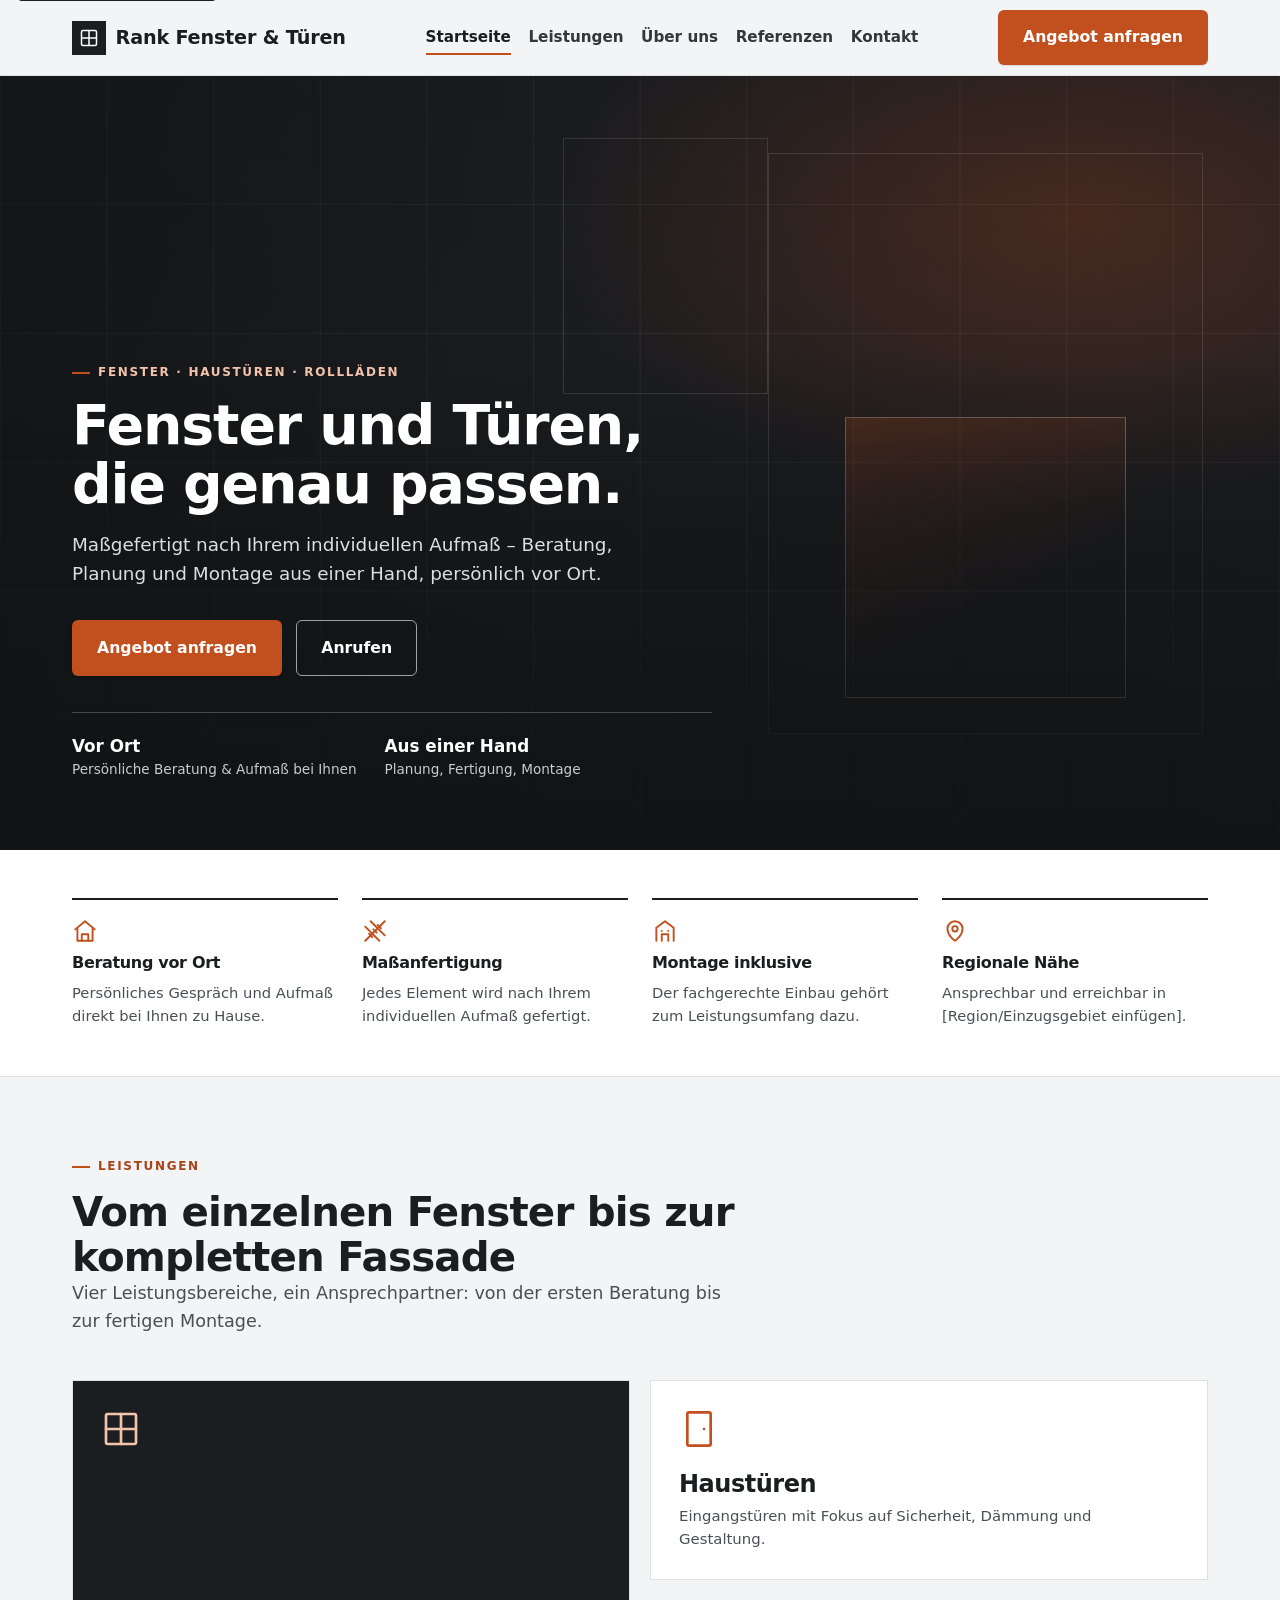
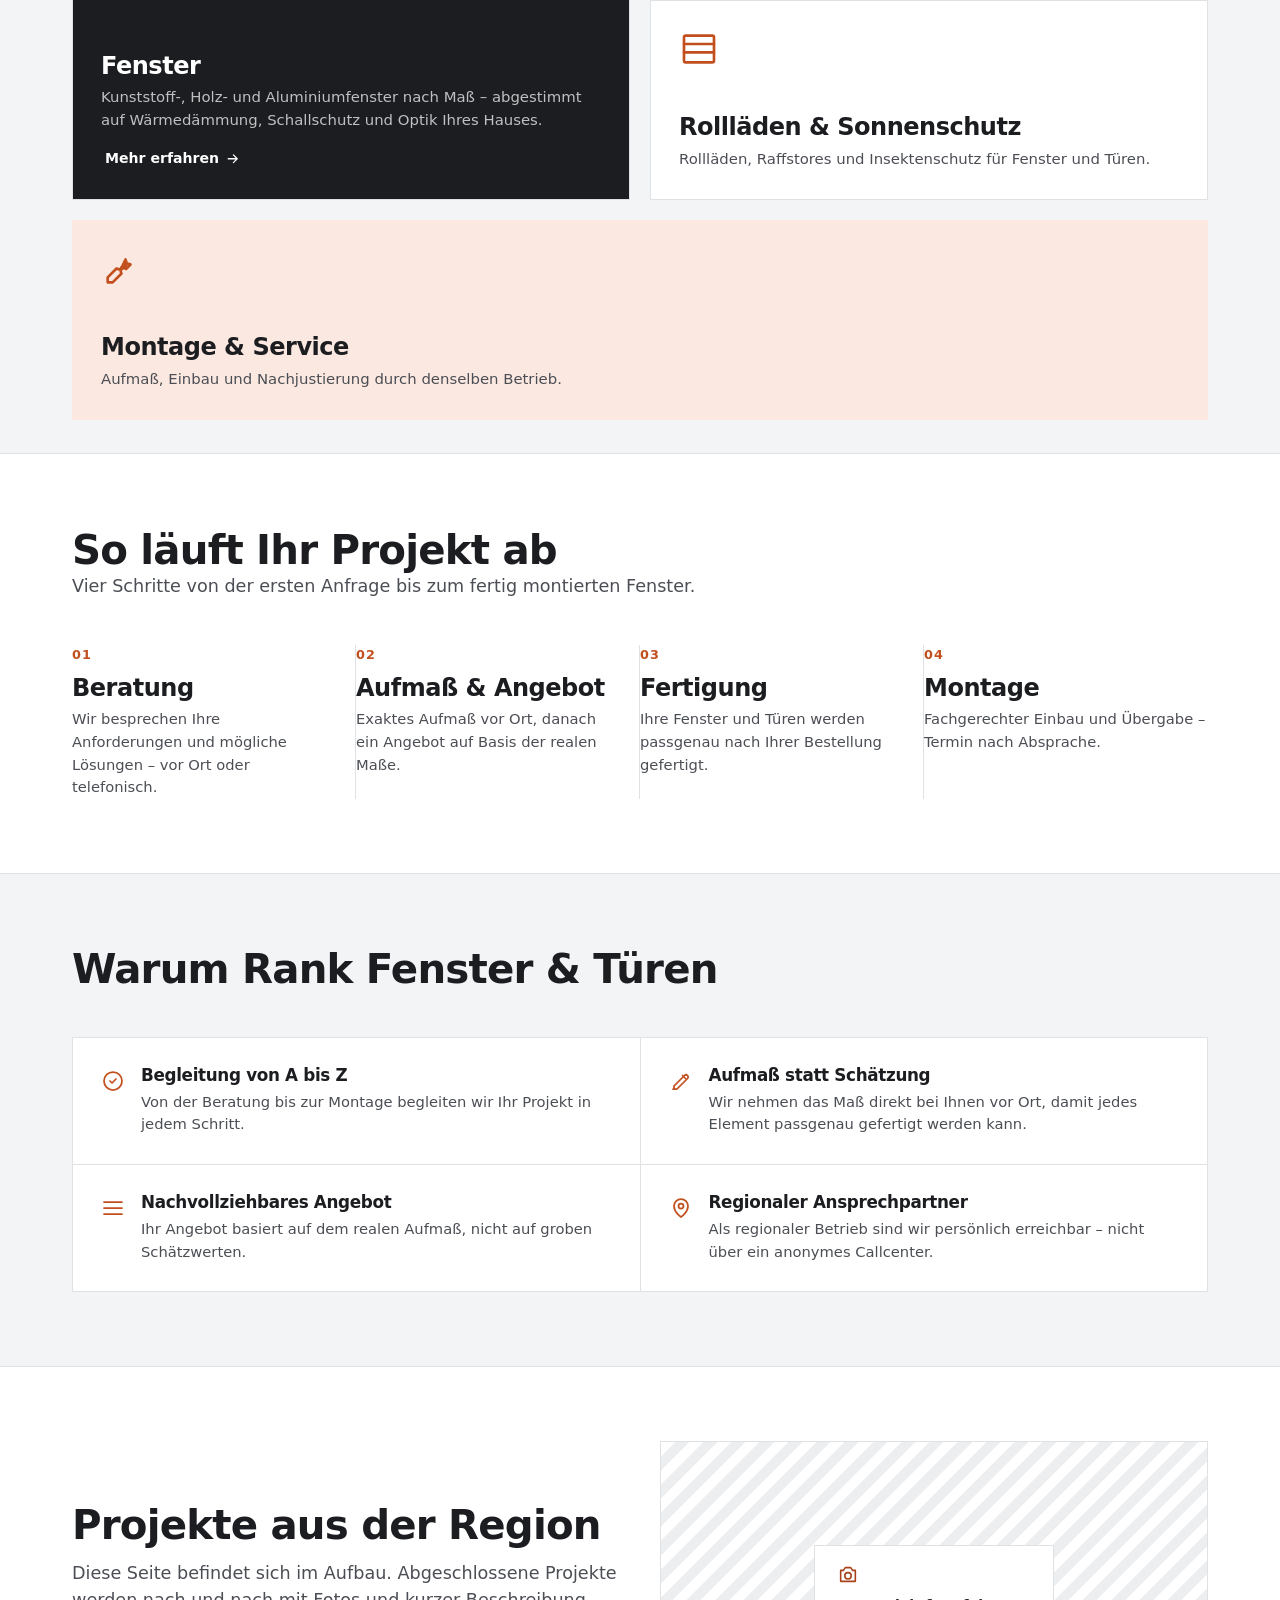
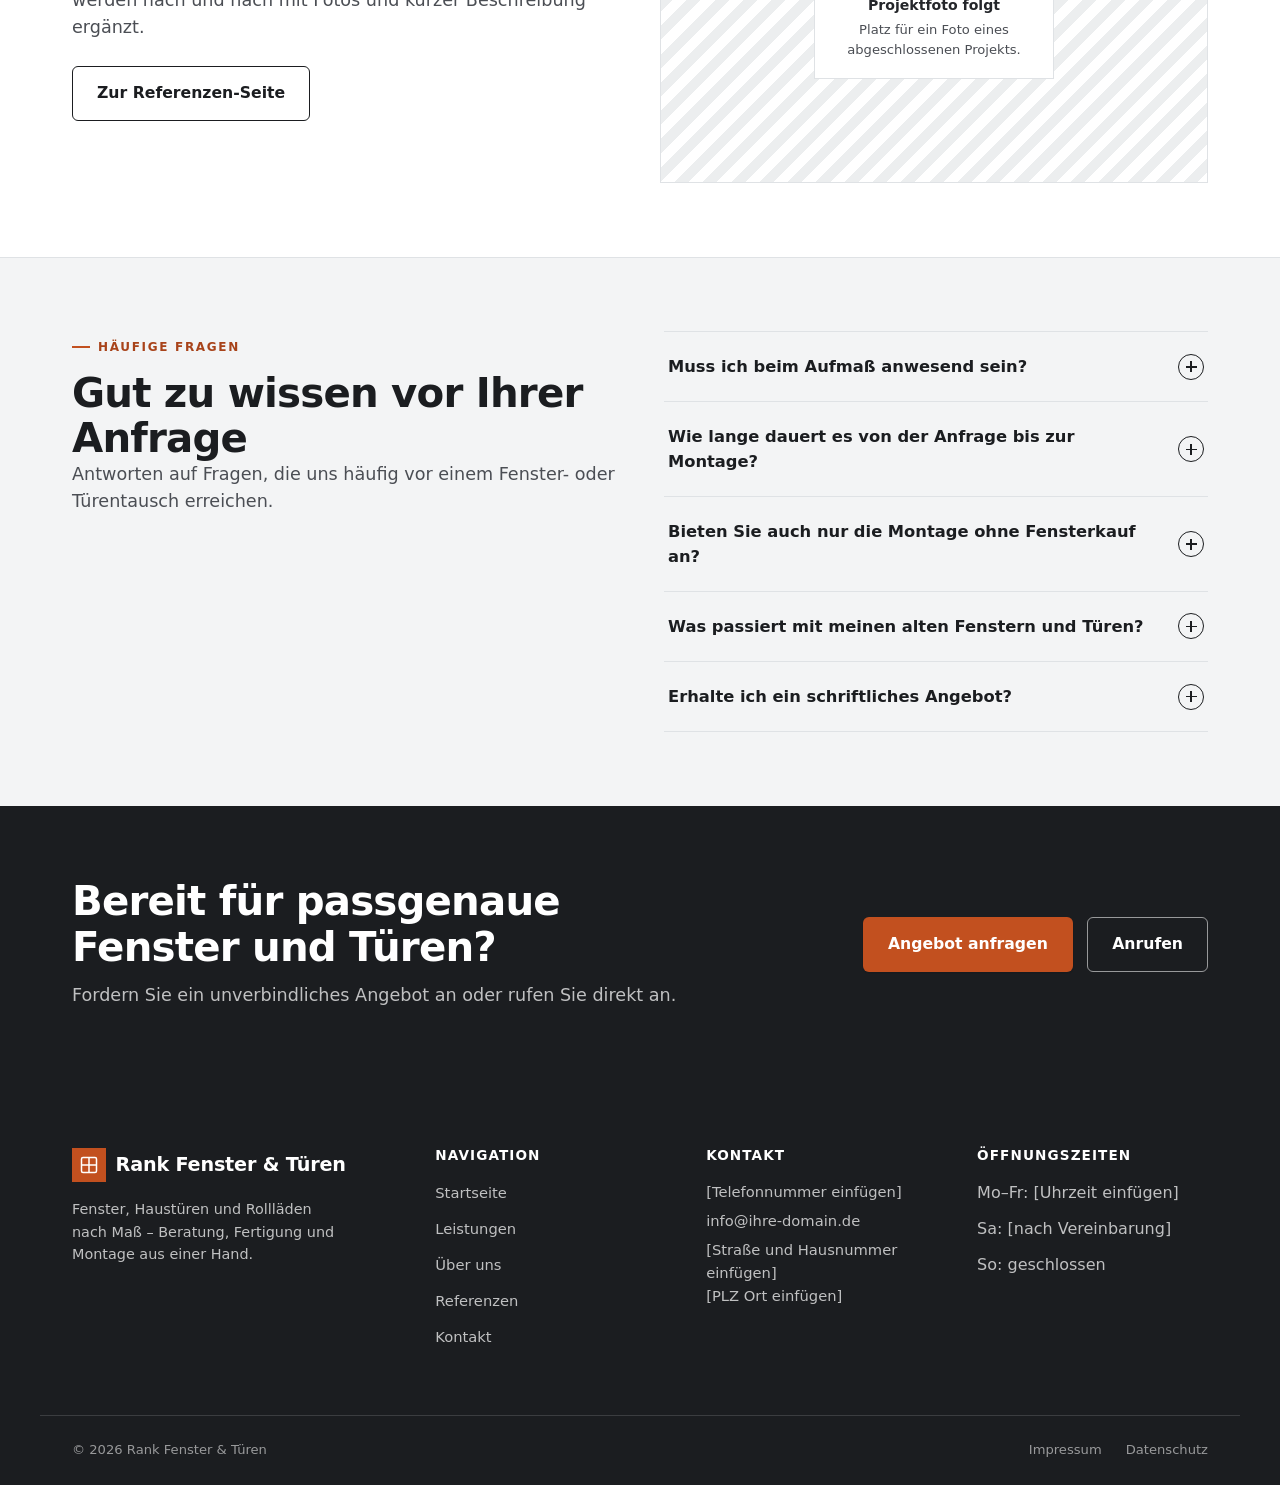
==== index.html @ 1743cc81 "Add complete company website for Rank Fenster & Türen Static HTML/CSS/JS multi-page site (Startseite" ====
<!DOCTYPE html>
<html lang="de">
<head>
<meta charset="UTF-8">
<meta name="viewport" content="width=device-width, initial-scale=1, viewport-fit=cover">
<title>Rank Fenster &amp; Türen – Fenster, Haustüren &amp; Rollläden vom Fachbetrieb</title>
<meta name="description" content="Fenster, Haustüren und Rollläden nach Maß: Beratung, Aufmaß, Fertigung und Montage aus einer Hand. Jetzt unverbindliches Angebot anfragen.">
<link rel="canonical" href="index.html">
<meta name="theme-color" content="#1b1d20">
<meta property="og:type" content="website">
<meta property="og:locale" content="de_DE">
<meta property="og:title" content="Rank Fenster & Türen – Fenster, Haustüren & Rollläden vom Fachbetrieb">
<meta property="og:description" content="Maßgefertigte Fenster, Haustüren und Rollläden – Beratung, Aufmaß, Fertigung und Montage aus einer Hand.">
<meta property="og:image" content="assets/img/og-cover.svg">
<link rel="icon" type="image/svg+xml" href="assets/img/favicon.svg">
<link rel="stylesheet" href="assets/css/style.css">
<script type="application/ld+json">
{
  "@context": "https://schema.org",
  "@type": "HomeAndConstructionBusiness",
  "name": "Rank Fenster und Türen",
  "description": "Fenster, Haustüren und Rollläden nach Maß – Beratung, Aufmaß, Fertigung und Montage.",
  "url": "https://xn--rank-fenster-tren-g3b.de/",
  "telephone": "+49-XXX-XXXXXXX",
  "email": "info@ihre-domain.de",
  "address": {
    "@type": "PostalAddress",
    "streetAddress": "[Straße und Hausnummer einfügen]",
    "postalCode": "[PLZ einfügen]",
    "addressLocality": "[Ort einfügen]",
    "addressCountry": "DE"
  },
  "areaServed": "[Region/Einzugsgebiet einfügen]",
  "priceRange": "Auf Anfrage"
}
</script>
<!-- Hinweis: Die obigen strukturierten Daten enthalten noch Platzhalter und müssen vor dem Livegang mit echten Unternehmensdaten ergänzt werden. -->
</head>
<body>
<a class="skip-link" href="#main">Zum Inhalt springen</a>

<header class="site-header" data-site-header>
  <div class="container">
    <a href="index.html" class="brand">
      <span class="brand-mark" aria-hidden="true">
        <svg viewBox="0 0 24 24" fill="none"><rect x="2" y="2" width="20" height="20" rx="2" stroke="#fff" stroke-width="2"/><path d="M12 2V22M2 12H22" stroke="#fff" stroke-width="2"/></svg>
      </span>
      <span class="brand-name-full">Rank Fenster &amp; Türen</span>
      <span class="brand-name-short">Rank</span>
    </a>
    <nav class="nav-primary" aria-label="Hauptnavigation">
      <a href="index.html" aria-current="page">Startseite</a>
      <a href="leistungen.html">Leistungen</a>
      <a href="ueber-uns.html">Über uns</a>
      <a href="referenzen.html">Referenzen</a>
      <a href="kontakt.html">Kontakt</a>
    </nav>
    <div class="header-actions">
      <a class="btn btn-primary" href="kontakt.html">Angebot anfragen</a>
      <button class="nav-toggle" data-nav-toggle aria-expanded="false" aria-controls="mobile-nav" aria-label="Menü öffnen">
        <svg class="icon-open" viewBox="0 0 24 24" fill="none" stroke="currentColor" stroke-width="1.75" stroke-linecap="round" aria-hidden="true"><path d="M3 6h18M3 12h18M3 18h18"/></svg>
        <svg class="icon-close" viewBox="0 0 24 24" fill="none" stroke="currentColor" stroke-width="1.75" stroke-linecap="round" aria-hidden="true"><path d="M6 6l12 12M18 6L6 18"/></svg>
      </button>
    </div>
  </div>
</header>

<div class="nav-mobile" id="mobile-nav" data-nav-mobile data-open="false">
  <nav aria-label="Mobile Navigation">
    <a href="index.html" aria-current="page">Startseite</a>
    <a href="leistungen.html">Leistungen</a>
    <a href="ueber-uns.html">Über uns</a>
    <a href="referenzen.html">Referenzen</a>
    <a href="kontakt.html">Kontakt</a>
  </nav>
  <a class="btn btn-primary btn-block" href="kontakt.html">Angebot anfragen</a>
  <div class="nav-mobile-contact">
    <a href="tel:+49XXXXXXXXX">
      <svg viewBox="0 0 24 24" fill="none" stroke="currentColor" stroke-width="1.75" stroke-linecap="round" stroke-linejoin="round" aria-hidden="true"><path d="M4 4h4l2 5-2.5 1.5a11 11 0 0 0 5 5L14 13l5 2v4a2 2 0 0 1-2 2A16 16 0 0 1 2 6a2 2 0 0 1 2-2Z"/></svg>
      [Telefonnummer einfügen]
    </a>
    <a href="mailto:info@ihre-domain.de">
      <svg viewBox="0 0 24 24" fill="none" stroke="currentColor" stroke-width="1.75" stroke-linecap="round" stroke-linejoin="round" aria-hidden="true"><path d="M3 5h18v14H3z"/><path d="m3 6 9 7 9-7"/></svg>
      info@ihre-domain.de
    </a>
  </div>
</div>

<main id="main">

  <!-- HERO -->
  <section class="hero">
    <div class="hero-media" aria-hidden="true">
      <div class="mullion-grid"></div>
      <div class="pane" style="width:34%; aspect-ratio:3/4; right:6%; top:10%;"></div>
      <div class="pane pane--glow" style="width:22%; aspect-ratio:1/1; right:12%; top:44%;"></div>
      <div class="pane" style="width:16%; aspect-ratio:4/5; right:40%; top:8%;"></div>
    </div>
    <div class="container">
      <div class="hero-content">
        <p class="eyebrow">Fenster · Haustüren · Rollläden</p>
        <h1>Fenster und Türen, die genau passen.</h1>
        <p class="hero-lead">Maßgefertigt nach Ihrem individuellen Aufmaß – Beratung, Planung und Montage aus einer Hand, persönlich vor Ort.</p>
        <div class="hero-actions">
          <a class="btn btn-primary" href="kontakt.html#formular">Angebot anfragen</a>
          <a class="btn btn-secondary" href="tel:+49XXXXXXXXX">Anrufen</a>
        </div>
        <div class="hero-note">
          <div><strong>Vor Ort</strong>Persönliche Beratung &amp; Aufmaß bei Ihnen</div>
          <div><strong>Aus einer Hand</strong>Planung, Fertigung, Montage</div>
        </div>
      </div>
    </div>
  </section>

  <!-- VERTRAUENSELEMENTE -->
  <section class="section section--tight section--surface" data-reveal>
    <div class="container">
      <h2 class="visually-hidden">Das bieten wir Ihnen</h2>
      <div class="trust-strip">
        <div class="trust-item">
          <svg viewBox="0 0 24 24" fill="none" stroke="currentColor" stroke-width="1.75" stroke-linecap="round" stroke-linejoin="round" aria-hidden="true"><path d="M3 10.5 12 3l9 7.5"/><path d="M5 9.5V21h14V9.5"/><path d="M9 21v-6h6v6"/></svg>
          <h3>Beratung vor Ort</h3>
          <p>Persönliches Gespräch und Aufmaß direkt bei Ihnen zu Hause.</p>
        </div>
        <div class="trust-item">
          <svg viewBox="0 0 24 24" fill="none" stroke="currentColor" stroke-width="1.75" stroke-linecap="round" stroke-linejoin="round" aria-hidden="true"><path d="M21 3 3 21M8 3l13 13M3 8l13 13"/><path d="M14.5 6.5l3 3M10.5 10.5l3 3M6.5 14.5l3 3"/></svg>
          <h3>Maßanfertigung</h3>
          <p>Jedes Element wird nach Ihrem individuellen Aufmaß gefertigt.</p>
        </div>
        <div class="trust-item">
          <svg viewBox="0 0 24 24" fill="none" stroke="currentColor" stroke-width="1.75" stroke-linecap="round" stroke-linejoin="round" aria-hidden="true"><path d="M4 21V9l8-6 8 6v12"/><path d="M9 21v-6h6v6"/><path d="M9 12h.01M15 12h.01"/></svg>
          <h3>Montage inklusive</h3>
          <p>Der fachgerechte Einbau gehört zum Leistungsumfang dazu.</p>
        </div>
        <div class="trust-item">
          <svg viewBox="0 0 24 24" fill="none" stroke="currentColor" stroke-width="1.75" stroke-linecap="round" stroke-linejoin="round" aria-hidden="true"><path d="M12 21s-7-4.5-7-11a7 7 0 0 1 14 0c0 6.5-7 11-7 11Z"/><circle cx="12" cy="10" r="2.5"/></svg>
          <h3>Regionale Nähe</h3>
          <p>Ansprechbar und erreichbar in [Region/Einzugsgebiet einfügen].</p>
        </div>
      </div>
    </div>
  </section>

  <!-- LEISTUNGEN -->
  <section class="section section--border-t" id="leistungen">
    <div class="container">
      <div class="section-head" data-reveal>
        <p class="eyebrow">Leistungen</p>
        <h2>Vom einzelnen Fenster bis zur kompletten Fassade</h2>
        <p class="lead">Vier Leistungsbereiche, ein Ansprechpartner: von der ersten Beratung bis zur fertigen Montage.</p>
      </div>
      <div class="services-bento">
        <article class="service-card service-card--lead" data-reveal>
          <svg class="service-icon" viewBox="0 0 24 24" fill="none" stroke="currentColor" stroke-width="1.6" stroke-linecap="round" stroke-linejoin="round" aria-hidden="true"><rect x="3" y="3" width="18" height="18" rx="1"/><path d="M12 3v18M3 12h18"/></svg>
          <div>
            <h3>Fenster</h3>
            <p>Kunststoff-, Holz- und Aluminiumfenster nach Maß – abgestimmt auf Wärmedämmung, Schallschutz und Optik Ihres Hauses.</p>
            <a class="btn-ghost" href="leistungen.html#fenster">Mehr erfahren
              <svg viewBox="0 0 24 24" fill="none" stroke="currentColor" stroke-width="2" stroke-linecap="round" stroke-linejoin="round" aria-hidden="true"><path d="M5 12h14M13 6l6 6-6 6"/></svg>
            </a>
          </div>
        </article>
        <article class="service-card service-card--a" data-reveal>
          <svg class="service-icon" viewBox="0 0 24 24" fill="none" stroke="currentColor" stroke-width="1.6" stroke-linecap="round" stroke-linejoin="round" aria-hidden="true"><rect x="5" y="2" width="14" height="20" rx="1"/><path d="M15 12h.01"/></svg>
          <h3>Haustüren</h3>
          <p>Eingangstüren mit Fokus auf Sicherheit, Dämmung und Gestaltung.</p>
        </article>
        <article class="service-card service-card--b" data-reveal>
          <svg class="service-icon" viewBox="0 0 24 24" fill="none" stroke="currentColor" stroke-width="1.6" stroke-linecap="round" stroke-linejoin="round" aria-hidden="true"><rect x="3" y="4" width="18" height="16" rx="1"/><path d="M3 9h18M3 14h18"/></svg>
          <h3>Rollläden &amp; Sonnenschutz</h3>
          <p>Rollläden, Raffstores und Insektenschutz für Fenster und Türen.</p>
        </article>
        <article class="service-card service-card--c" data-reveal>
          <svg class="service-icon" viewBox="0 0 24 24" fill="none" stroke="currentColor" stroke-width="1.6" stroke-linecap="round" stroke-linejoin="round" aria-hidden="true"><path d="M14.7 6.3a4 4 0 0 1-5.4 5.4L4 17v3h3l5.3-5.3a4 4 0 0 1 5.4-5.4l-2.7 2.7-2-2Z"/></svg>
          <h3>Montage &amp; Service</h3>
          <p>Aufmaß, Einbau und Nachjustierung durch denselben Betrieb.</p>
        </article>
      </div>
    </div>
  </section>

  <!-- ABLAUF -->
  <section class="section section--surface section--border-t" data-reveal>
    <div class="container">
      <div class="section-head">
        <h2>So läuft Ihr Projekt ab</h2>
        <p class="lead">Vier Schritte von der ersten Anfrage bis zum fertig montierten Fenster.</p>
      </div>
      <div class="process-list">
        <div class="process-step">
          <span class="num">01</span>
          <h3>Beratung</h3>
          <p>Wir besprechen Ihre Anforderungen und mögliche Lösungen – vor Ort oder telefonisch.</p>
        </div>
        <div class="process-step">
          <span class="num">02</span>
          <h3>Aufmaß &amp; Angebot</h3>
          <p>Exaktes Aufmaß vor Ort, danach ein Angebot auf Basis der realen Maße.</p>
        </div>
        <div class="process-step">
          <span class="num">03</span>
          <h3>Fertigung</h3>
          <p>Ihre Fenster und Türen werden passgenau nach Ihrer Bestellung gefertigt.</p>
        </div>
        <div class="process-step">
          <span class="num">04</span>
          <h3>Montage</h3>
          <p>Fachgerechter Einbau und Übergabe – Termin nach Absprache.</p>
        </div>
      </div>
    </div>
  </section>

  <!-- VORTEILE -->
  <section class="section section--border-t" data-reveal>
    <div class="container">
      <div class="section-head">
        <h2>Warum Rank Fenster &amp; Türen</h2>
      </div>
      <div class="advantages">
        <div class="advantage">
          <svg viewBox="0 0 24 24" fill="none" stroke="currentColor" stroke-width="1.75" stroke-linecap="round" stroke-linejoin="round" aria-hidden="true"><path d="M9 12l2 2 4-4"/><circle cx="12" cy="12" r="9"/></svg>
          <div>
            <h3>Begleitung von A bis Z</h3>
            <p>Von der Beratung bis zur Montage begleiten wir Ihr Projekt in jedem Schritt.</p>
          </div>
        </div>
        <div class="advantage">
          <svg viewBox="0 0 24 24" fill="none" stroke="currentColor" stroke-width="1.75" stroke-linecap="round" stroke-linejoin="round" aria-hidden="true"><path d="M4 20h4l10.5-10.5a2.1 2.1 0 0 0-3-3L5 17v3Z"/><path d="M13.5 6.5l3 3"/></svg>
          <div>
            <h3>Aufmaß statt Schätzung</h3>
            <p>Wir nehmen das Maß direkt bei Ihnen vor Ort, damit jedes Element passgenau gefertigt werden kann.</p>
          </div>
        </div>
        <div class="advantage">
          <svg viewBox="0 0 24 24" fill="none" stroke="currentColor" stroke-width="1.75" stroke-linecap="round" stroke-linejoin="round" aria-hidden="true"><path d="M3 12h18M3 6h18M3 18h18"/></svg>
          <div>
            <h3>Nachvollziehbares Angebot</h3>
            <p>Ihr Angebot basiert auf dem realen Aufmaß, nicht auf groben Schätzwerten.</p>
          </div>
        </div>
        <div class="advantage">
          <svg viewBox="0 0 24 24" fill="none" stroke="currentColor" stroke-width="1.75" stroke-linecap="round" stroke-linejoin="round" aria-hidden="true"><path d="M12 21s-7-4.5-7-11a7 7 0 0 1 14 0c0 6.5-7 11-7 11Z"/><circle cx="12" cy="10" r="2.5"/></svg>
          <div>
            <h3>Regionaler Ansprechpartner</h3>
            <p>Als regionaler Betrieb sind wir persönlich erreichbar – nicht über ein anonymes Callcenter.</p>
          </div>
        </div>
      </div>
    </div>
  </section>

  <!-- REFERENZEN TEASER -->
  <section class="section section--surface section--border-t" data-reveal>
    <div class="container">
      <div class="grid grid-2" style="align-items:center; gap:2.5rem;">
        <div>
          <h2>Projekte aus der Region</h2>
          <p class="lead" style="margin-top:0.75rem;">Diese Seite befindet sich im Aufbau. Abgeschlossene Projekte werden nach und nach mit Fotos und kurzer Beschreibung ergänzt.</p>
          <a class="btn btn-secondary" style="margin-top:1.5rem;" href="referenzen.html">Zur Referenzen-Seite</a>
        </div>
        <div class="photo-placeholder photo-placeholder--wide">
          <div class="photo-placeholder-card">
            <svg viewBox="0 0 24 24" fill="none" stroke="currentColor" stroke-width="1.75" stroke-linecap="round" stroke-linejoin="round" aria-hidden="true"><path d="M4 8h3l2-3h6l2 3h3v12H4Z"/><circle cx="12" cy="14" r="3.5"/></svg>
            <p><strong>Projektfoto folgt</strong>Platz für ein Foto eines abgeschlossenen Projekts.</p>
          </div>
        </div>
      </div>
    </div>
  </section>

  <!-- FAQ -->
  <section class="section section--border-t" data-reveal>
    <div class="container">
      <div class="grid grid-2" style="gap:3rem;">
        <div class="section-head mt-0">
          <p class="eyebrow">Häufige Fragen</p>
          <h2>Gut zu wissen vor Ihrer Anfrage</h2>
          <p class="lead">Antworten auf Fragen, die uns häufig vor einem Fenster- oder Türentausch erreichen.</p>
        </div>
        <div class="faq-list">
          <details class="faq-item">
            <summary>Muss ich beim Aufmaß anwesend sein?<span class="faq-plus" aria-hidden="true"></span></summary>
            <div class="faq-answer">Es ist sinnvoll, wenn Sie oder eine bevollmächtigte Person beim Aufmaß vor Ort sind, damit offene Fragen direkt geklärt werden können.</div>
          </details>
          <details class="faq-item">
            <summary>Wie lange dauert es von der Anfrage bis zur Montage?<span class="faq-plus" aria-hidden="true"></span></summary>
            <div class="faq-answer">Das hängt vom Umfang des Projekts und der Fertigungszeit der Elemente ab. Einen konkreten Zeitrahmen nennen wir Ihnen nach dem Aufmaß.</div>
          </details>
          <details class="faq-item">
            <summary>Bieten Sie auch nur die Montage ohne Fensterkauf an?<span class="faq-plus" aria-hidden="true"></span></summary>
            <div class="faq-answer">Sprechen Sie uns gerne auf Ihr konkretes Anliegen an – wir sagen Ihnen ehrlich, ob und wie wir helfen können.</div>
          </details>
          <details class="faq-item">
            <summary>Was passiert mit meinen alten Fenstern und Türen?<span class="faq-plus" aria-hidden="true"></span></summary>
            <div class="faq-answer">Die fachgerechte Entsorgung des Altmaterials besprechen wir im Rahmen des Angebots mit Ihnen.</div>
          </details>
          <details class="faq-item">
            <summary>Erhalte ich ein schriftliches Angebot?<span class="faq-plus" aria-hidden="true"></span></summary>
            <div class="faq-answer">Ja. Nach dem Aufmaß erhalten Sie ein nachvollziehbares, schriftliches Angebot auf Basis der realen Maße.</div>
          </details>
        </div>
      </div>
    </div>
  </section>

  <!-- CTA BAND -->
  <section class="section section--dark" data-reveal>
    <div class="container cta-band">
      <div>
        <h2>Bereit für passgenaue Fenster und Türen?</h2>
        <p class="lead" style="margin-top:0.75rem;">Fordern Sie ein unverbindliches Angebot an oder rufen Sie direkt an.</p>
      </div>
      <div class="cta-band-actions">
        <a class="btn btn-primary" href="kontakt.html#formular">Angebot anfragen</a>
        <a class="btn btn-secondary" href="tel:+49XXXXXXXXX">Anrufen</a>
      </div>
    </div>
  </section>

</main>

<footer class="site-footer">
  <div class="container footer-grid">
    <div class="footer-brand">
      <a href="index.html" class="brand">
        <span class="brand-mark" aria-hidden="true">
          <svg viewBox="0 0 24 24" fill="none"><rect x="2" y="2" width="20" height="20" rx="2" stroke="#fff" stroke-width="2"/><path d="M12 2V22M2 12H22" stroke="#fff" stroke-width="2"/></svg>
        </span>
        <span>Rank Fenster &amp; Türen</span>
      </a>
      <p>Fenster, Haustüren und Rollläden nach Maß – Beratung, Fertigung und Montage aus einer Hand.</p>
    </div>
    <div class="footer-col">
      <h3>Navigation</h3>
      <ul>
        <li><a href="index.html">Startseite</a></li>
        <li><a href="leistungen.html">Leistungen</a></li>
        <li><a href="ueber-uns.html">Über uns</a></li>
        <li><a href="referenzen.html">Referenzen</a></li>
        <li><a href="kontakt.html">Kontakt</a></li>
      </ul>
    </div>
    <div class="footer-col">
      <h3>Kontakt</h3>
      <address>
        <a href="tel:+49XXXXXXXXX">[Telefonnummer einfügen]</a>
        <a href="mailto:info@ihre-domain.de">info@ihre-domain.de</a>
        <span>[Straße und Hausnummer einfügen]<br>[PLZ Ort einfügen]</span>
      </address>
    </div>
    <div class="footer-col">
      <h3>Öffnungszeiten</h3>
      <ul>
        <li>Mo–Fr: [Uhrzeit einfügen]</li>
        <li>Sa: [nach Vereinbarung]</li>
        <li>So: geschlossen</li>
      </ul>
    </div>
  </div>
  <div class="container footer-bottom">
    <span>&copy; <span data-current-year>2026</span> Rank Fenster &amp; Türen</span>
    <ul>
      <li><a href="impressum.html">Impressum</a></li>
      <li><a href="datenschutz.html">Datenschutz</a></li>
    </ul>
  </div>
</footer>

<script src="assets/js/main.js"></script>
</body>
</html>
---- assets/css/style.css ----
/* ==========================================================================
   RANK – FENSTER UND TÜREN
   Design-System: Tokens, Basis, Komponenten
   Farbwelt: kühles Anthrazit + kühles Off-White + Terrakotta-Akzent
   Radien: 0px für Bild-/Rahmenflächen ("Fenster"-Motiv), 6px für Bedienelemente
   ========================================================================== */

@font-face {
  font-family: 'Manrope';
  src: local('Manrope');
  font-display: swap;
}

:root {
  /* ---- Farben ---- */
  --ink-900: #1b1d20;
  --ink-800: #24262a;
  --ink-700: #34363b;
  --ink-600: #4b4e54;
  --ink-400: #7a7e85;
  --ink-200: #c6c9cd;

  --paper: #f3f4f5;
  --surface: #ffffff;
  --line: #dfe2e5;
  --line-strong: #c6c9cd;

  --accent: #c2501f;
  --accent-600: #a8431a;
  --accent-tint: #fbe8e0;
  --accent-ink: #ffffff;

  --success: #2f6b4f;
  --error: #b3261e;

  /* ---- Typografie ---- */
  --font-sans: 'Manrope', ui-sans-serif, system-ui, -apple-system, 'Segoe UI', Roboto, 'Helvetica Neue', Arial, sans-serif;

  /* ---- Radien (bewusst zweigeteilt, siehe oben) ---- */
  --radius-frame: 0px;
  --radius-control: 6px;
  --radius-pill: 999px;

  /* ---- Schatten (anthrazit-getönt, nie reines Schwarz) ---- */
  --shadow-sm: 0 1px 2px rgba(27, 29, 32, 0.07), 0 1px 1px rgba(27, 29, 32, 0.05);
  --shadow-md: 0 12px 28px rgba(27, 29, 32, 0.12);
  --shadow-lg: 0 24px 56px rgba(27, 29, 32, 0.18);

  /* ---- Easing (emil-design-eng) ---- */
  --ease-out: cubic-bezier(0.23, 1, 0.32, 1);
  --ease-in-out: cubic-bezier(0.77, 0, 0.175, 1);

  /* ---- Layout ---- */
  --container-max: 1200px;
  --header-h: 76px;

  color-scheme: light;
}

/* ==========================================================================
   Reset
   ========================================================================== */

*, *::before, *::after { box-sizing: border-box; }
* { margin: 0; }

html {
  -webkit-text-size-adjust: 100%;
  -webkit-tap-highlight-color: transparent;
  overscroll-behavior: none;
  scroll-behavior: smooth;
}

body {
  font-family: var(--font-sans);
  color: var(--ink-800);
  background: var(--paper);
  font-size: 16px;
  line-height: 1.55;
  -webkit-font-smoothing: antialiased;
  text-rendering: optimizeLegibility;
  min-height: 100dvh;
  display: flex;
  flex-direction: column;
  overflow-x: hidden;
  overflow-wrap: break-word;
}

img, picture, svg, video { display: block; max-width: 100%; }
img { height: auto; }

button, input, textarea, select { font: inherit; color: inherit; }
button { cursor: pointer; }

a { color: inherit; text-decoration: none; }

ul, ol { list-style: none; padding: 0; }

h1, h2, h3, h4 {
  font-family: var(--font-sans);
  font-weight: 700;
  letter-spacing: -0.02em;
  line-height: 1.12;
  color: var(--ink-900);
  overflow-wrap: break-word;
  hyphens: auto;
}

h1 { font-size: clamp(2.25rem, 1.7rem + 2.2vw, 3.6rem); line-height: 1.06; }
h2 { font-size: clamp(1.75rem, 1.4rem + 1.4vw, 2.6rem); }
h3 { font-size: clamp(1.25rem, 1.1rem + 0.6vw, 1.5rem); }
h4 { font-size: 1.05rem; }

p { max-width: 65ch; overflow-wrap: break-word; }

@media (prefers-reduced-motion: reduce) {
  html { scroll-behavior: auto; }
  *, *::before, *::after {
    animation-duration: 0.001ms !important;
    animation-iteration-count: 1 !important;
    transition-duration: 0.001ms !important;
    scroll-behavior: auto !important;
  }
}

/* ==========================================================================
   Accessibility helpers
   ========================================================================== */

.visually-hidden {
  position: absolute;
  width: 1px; height: 1px;
  padding: 0; margin: -1px;
  overflow: hidden;
  clip: rect(0, 0, 0, 0);
  white-space: nowrap;
  border: 0;
}

.skip-link {
  position: absolute;
  left: 1rem;
  top: -3rem;
  background: var(--ink-900);
  color: #fff;
  padding: 0.75rem 1.25rem;
  border-radius: var(--radius-control);
  z-index: 100;
  transition: top 160ms var(--ease-out);
}
.skip-link:focus {
  top: 1rem;
}

:focus-visible {
  outline: 2.5px solid var(--accent);
  outline-offset: 3px;
  border-radius: 2px;
}

/* ==========================================================================
   Layout helpers
   ========================================================================== */

.container {
  width: 100%;
  max-width: var(--container-max);
  margin-inline: auto;
  padding-inline: 1.25rem;
}

@media (min-width: 768px) {
  .container { padding-inline: 2rem; }
}

.section {
  padding-block: clamp(3.5rem, 3rem + 2vw, 6.5rem);
}
.section--tight { padding-block: clamp(2.5rem, 2.2rem + 1vw, 4rem); }
.section--dark {
  background: var(--ink-900);
  color: rgba(255, 255, 255, 0.92);
}
.section--dark h2, .section--dark h3 { color: #fff; }
.section--surface { background: var(--surface); }
.section--border-t { border-top: 1px solid var(--line); }

.section-head {
  max-width: 46rem;
  margin-bottom: clamp(2rem, 1.6rem + 1.5vw, 3.25rem);
}
.section-head--center { margin-inline: auto; text-align: center; }

.eyebrow {
  display: inline-flex;
  align-items: center;
  gap: 0.5rem;
  font-size: 0.75rem;
  font-weight: 700;
  letter-spacing: 0.14em;
  text-transform: uppercase;
  color: var(--accent-600);
  margin-bottom: 0.9rem;
}
.eyebrow::before {
  content: "";
  width: 18px;
  height: 2px;
  background: var(--accent);
  display: inline-block;
}
.section--dark .eyebrow { color: #e59672; }

.lead {
  font-size: 1.1rem;
  color: var(--ink-600);
  max-width: 42rem;
}
.section--dark .lead { color: rgba(255, 255, 255, 0.72); }

.grid { display: grid; gap: 1.5rem; }
.grid > * { min-width: 0; }

@media (min-width: 768px) {
  .grid-2 { grid-template-columns: repeat(2, 1fr); }
  .grid-3 { grid-template-columns: repeat(3, 1fr); }
  .grid-4 { grid-template-columns: repeat(4, 1fr); }
}

/* ==========================================================================
   Buttons
   ========================================================================== */

.btn {
  --btn-fg: var(--ink-900);
  display: inline-flex;
  align-items: center;
  justify-content: center;
  gap: 0.55rem;
  white-space: nowrap;
  padding: 0.9rem 1.5rem;
  font-weight: 700;
  font-size: 0.98rem;
  border-radius: var(--radius-control);
  border: 1.5px solid transparent;
  touch-action: manipulation;
  user-select: none;
  -webkit-user-select: none;
  transition: transform 140ms var(--ease-out), background 160ms var(--ease-out),
    border-color 160ms var(--ease-out), color 160ms var(--ease-out), box-shadow 160ms var(--ease-out);
}
.btn:active { transform: scale(0.97); }

.btn-primary {
  background: var(--accent);
  color: #fff;
  box-shadow: var(--shadow-sm);
}
@media (hover: hover) and (pointer: fine) {
  .btn-primary:hover { background: var(--accent-600); }
}

.btn-secondary {
  background: transparent;
  border-color: var(--ink-900);
  color: var(--ink-900);
}
.section--dark .btn-secondary { border-color: rgba(255, 255, 255, 0.55); color: #fff; }
@media (hover: hover) and (pointer: fine) {
  .btn-secondary:hover { background: var(--ink-900); color: #fff; }
  .section--dark .btn-secondary:hover { background: rgba(255, 255, 255, 0.12); }
}

.btn-ghost {
  display: inline-flex;
  align-items: center;
  gap: 0.4rem;
  background: transparent;
  color: var(--ink-900);
  font-weight: 700;
  font-size: 0.95rem;
  padding-inline: 0.25rem;
  border-radius: 2px;
  touch-action: manipulation;
}
.btn-ghost svg { width: 1.1em; height: 1.1em; flex: none; transition: transform 200ms var(--ease-out); }
@media (hover: hover) and (pointer: fine) {
  .btn-ghost:hover svg { transform: translateX(3px); }
}

.btn-block { width: 100%; }

.btn svg { width: 1.1em; height: 1.1em; flex: none; }

/* ==========================================================================
   Header / Navigation
   ========================================================================== */

.site-header {
  position: sticky;
  top: 0;
  z-index: 50;
  height: calc(var(--header-h) + env(safe-area-inset-top, 0px));
  padding-top: env(safe-area-inset-top, 0px);
  display: flex;
  align-items: center;
  background: rgba(243, 244, 245, 0.88);
  backdrop-filter: blur(14px) saturate(140%);
  -webkit-backdrop-filter: blur(14px) saturate(140%);
  border-bottom: 1px solid var(--line);
}

.site-header .container {
  display: flex;
  align-items: center;
  justify-content: space-between;
  gap: 1.5rem;
}

.brand {
  display: inline-flex;
  align-items: center;
  gap: 0.6rem;
  font-weight: 800;
  font-size: 1.2rem;
  letter-spacing: -0.01em;
  color: var(--ink-900);
  flex: none;
}
.brand-mark {
  width: 34px;
  height: 34px;
  flex: none;
  background: var(--ink-900);
  display: grid;
  place-items: center;
}
.brand-mark svg { width: 18px; height: 18px; }
.brand-name-full { display: none; }
@media (min-width: 460px) {
  .brand-name-full { display: inline; }
  .brand-name-short { display: none; }
}

.nav-primary {
  display: none;
}
@media (min-width: 1024px) {
  .nav-primary {
    display: flex;
    align-items: center;
    gap: 1.1rem;
    flex: 1;
    justify-content: center;
  }
  .nav-primary a {
    font-size: 0.95rem;
    font-weight: 600;
    color: var(--ink-700);
    position: relative;
    padding-block: 0.35rem;
  }
  .nav-primary a::after {
    content: "";
    position: absolute;
    left: 0; right: 100%;
    bottom: 0;
    height: 2px;
    background: var(--accent);
    transition: right 200ms var(--ease-out);
  }
  @media (hover: hover) and (pointer: fine) {
    .nav-primary a:hover::after { right: 0; }
    .nav-primary a:hover { color: var(--ink-900); }
  }
  .nav-primary a[aria-current="page"] { color: var(--ink-900); }
  .nav-primary a[aria-current="page"]::after { right: 0; }
}

.header-actions {
  display: flex;
  align-items: center;
  gap: 0.6rem;
  flex: none;
}

.header-actions .btn-primary { display: none; }
@media (min-width: 560px) {
  .header-actions .btn-primary { display: inline-flex; }
}

.nav-toggle {
  display: inline-flex;
  align-items: center;
  justify-content: center;
  width: 44px;
  height: 44px;
  background: transparent;
  border: 1.5px solid var(--line-strong);
  border-radius: var(--radius-control);
  touch-action: manipulation;
}
@media (min-width: 1024px) {
  .nav-toggle { display: none; }
}
.nav-toggle svg { width: 20px; height: 20px; }
.nav-toggle .icon-close { display: none; }
.nav-toggle[aria-expanded="true"] .icon-open { display: none; }
.nav-toggle[aria-expanded="true"] .icon-close { display: block; }

.nav-mobile {
  position: fixed;
  inset: calc(var(--header-h) + env(safe-area-inset-top, 0px)) 0 0 0;
  background: var(--paper);
  z-index: 49;
  padding: 1.5rem 1.25rem calc(2.5rem + env(safe-area-inset-bottom, 0px));
  overflow-y: auto;
  transform: translateY(-8px);
  opacity: 0;
  pointer-events: none;
  transition: opacity 220ms var(--ease-out), transform 220ms var(--ease-out);
}
.nav-mobile[data-open="true"] {
  opacity: 1;
  transform: translateY(0);
  pointer-events: auto;
}
@media (min-width: 1024px) {
  .nav-mobile { display: none; }
}
.nav-mobile a {
  display: flex;
  align-items: center;
  justify-content: space-between;
  font-size: 1.2rem;
  font-weight: 700;
  padding: 1.05rem 0.25rem;
  border-bottom: 1px solid var(--line);
  color: var(--ink-900);
}
.nav-mobile .btn { margin-top: 1.5rem; }
.nav-mobile-contact {
  margin-top: 1.75rem;
  display: flex;
  flex-direction: column;
  gap: 0.6rem;
  font-weight: 600;
  color: var(--ink-700);
}
.nav-mobile-contact a { display: inline-flex; align-items: center; gap: 0.5rem; }
.nav-mobile-contact svg { width: 1.1em; height: 1.1em; color: var(--accent); }

/* ==========================================================================
   Hero
   ========================================================================== */

.hero {
  position: relative;
  min-height: 86svh;
  display: flex;
  align-items: flex-end;
  color: #fff;
  overflow: hidden;
}
.hero-media {
  position: absolute;
  inset: 0;
  z-index: 0;
  background:
    radial-gradient(60% 55% at 84% 18%, rgba(194, 80, 31, 0.35), rgba(194, 80, 31, 0) 70%),
    linear-gradient(200deg, #202226 0%, #1b1d20 55%, #17181b 100%);
  overflow: hidden;
}
.hero-media .mullion-grid {
  position: absolute;
  inset: 0;
  background-image:
    linear-gradient(90deg, rgba(255, 255, 255, 0.07) 1px, transparent 1px),
    linear-gradient(0deg, rgba(255, 255, 255, 0.07) 1px, transparent 1px);
  background-size: 8.33% 16.66%;
}
.hero-media .pane {
  position: absolute;
  border: 1.5px solid rgba(255, 255, 255, 0.16);
}
.hero-media .pane--glow {
  border-color: rgba(243, 195, 172, 0.5);
  background: linear-gradient(155deg, rgba(194, 80, 31, 0.32), rgba(194, 80, 31, 0) 65%);
}
.hero-media::after {
  content: "";
  position: absolute;
  inset: 0;
  background:
    linear-gradient(0deg, rgba(17, 18, 20, 0.92) 0%, rgba(17, 18, 20, 0.55) 40%, rgba(17, 18, 20, 0.18) 64%, rgba(17,18,20,0.32) 100%),
    linear-gradient(100deg, rgba(17, 18, 20, 0.6) 0%, rgba(17, 18, 20, 0) 44%);
}
.hero-content {
  position: relative;
  z-index: 1;
  padding-block: clamp(2.5rem, 2rem + 3vw, 4.5rem);
  max-width: 40rem;
}
.hero .eyebrow { color: #f3c3ac; }
.hero h1 { color: #fff; margin-bottom: 1.1rem; }
.hero-lead {
  font-size: 1.15rem;
  color: rgba(255, 255, 255, 0.86);
  max-width: 34rem;
  margin-bottom: 2rem;
}
.hero-actions {
  display: flex;
  flex-wrap: wrap;
  gap: 0.9rem;
}
.hero .btn-secondary { border-color: rgba(255, 255, 255, 0.6); color: #fff; }
@media (hover: hover) and (pointer: fine) {
  .hero .btn-secondary:hover { background: rgba(255, 255, 255, 0.14); }
}

.hero-note {
  position: relative;
  z-index: 1;
  margin-top: 2.25rem;
  padding-top: 1.25rem;
  border-top: 1px solid rgba(255, 255, 255, 0.22);
  display: flex;
  gap: 1.75rem;
  flex-wrap: wrap;
  font-size: 0.85rem;
  color: rgba(255, 255, 255, 0.78);
}
.hero-note strong { color: #fff; display: block; font-size: 1.05rem; }

/* ==========================================================================
   Frame motif (Second-read moment: Fensterrahmen-Ecken)
   ========================================================================== */

.corner-frame {
  position: relative;
  padding: 14px;
}
.corner-frame::before,
.corner-frame::after,
.corner-frame .cf-tr,
.corner-frame .cf-bl {
  content: "";
  position: absolute;
  width: 28px;
  height: 28px;
  border: 2.5px solid var(--accent);
  pointer-events: none;
}
.corner-frame::before { top: 0; left: 0; border-right: none; border-bottom: none; }
.corner-frame::after { bottom: 0; right: 0; border-left: none; border-top: none; }
.corner-frame img {
  width: 100%;
  aspect-ratio: 4 / 5;
  object-fit: cover;
}

/* ==========================================================================
   Trust strip
   ========================================================================== */

.trust-strip {
  display: grid;
  gap: 1.75rem 1.5rem;
  grid-template-columns: repeat(2, 1fr);
}
@media (min-width: 768px) {
  .trust-strip { grid-template-columns: repeat(4, 1fr); }
}
.trust-item {
  display: flex;
  flex-direction: column;
  gap: 0.65rem;
  padding-top: 1.1rem;
  border-top: 2px solid var(--ink-900);
  min-width: 0;
}
.trust-item svg { width: 26px; height: 26px; color: var(--accent); }
.trust-item h3 { font-size: 1rem; }
.trust-item p { font-size: 0.92rem; color: var(--ink-600); }

/* ==========================================================================
   Services bento
   ========================================================================== */

.services-bento {
  display: grid;
  gap: 1.25rem;
  grid-template-columns: 1fr;
}
@media (min-width: 768px) {
  .services-bento {
    grid-template-columns: repeat(4, 1fr);
    grid-template-rows: 200px 200px 160px;
  }
  .services-bento .service-card--lead { grid-column: 1 / 3; grid-row: 1 / 3; }
  .services-bento .service-card--a { grid-column: 3 / 5; grid-row: 1; }
  .services-bento .service-card--b { grid-column: 3 / 5; grid-row: 2; }
  .services-bento .service-card--c { grid-column: 1 / 5; grid-row: 3; }
}

.service-card {
  position: relative;
  border-radius: var(--radius-frame);
  border: 1px solid var(--line);
  background: var(--surface);
  padding: 1.75rem;
  display: flex;
  flex-direction: column;
  justify-content: flex-end;
  min-height: 200px;
  min-width: 0;
  overflow: hidden;
  isolation: isolate;
  transition: border-color 200ms var(--ease-out), transform 200ms var(--ease-out);
}
@media (hover: hover) and (pointer: fine) {
  .service-card:hover { border-color: var(--ink-900); }
}
.service-icon {
  width: 40px;
  height: 40px;
  color: var(--accent);
  margin-bottom: auto;
}
.service-card h3 { margin-bottom: 0.4rem; }
.service-card p { font-size: 0.93rem; color: var(--ink-600); margin-bottom: 0; }
.service-card .btn-ghost { margin-top: 1rem; font-size: 0.88rem; }

/* Varianten - stehen bewusst NACH den Basisregeln, damit ihre
   Textfarben (gleiche Selektor-Spezifität) zuverlässig gewinnen. */
.service-card--lead {
  background: var(--ink-900);
  color: #fff;
  justify-content: space-between;
  min-height: 320px;
}
.service-card--lead .service-icon { color: #f3c3ac; }
.service-card--lead h3 { color: #fff; }
.service-card--lead p { color: rgba(255, 255, 255, 0.72); }
.service-card--lead .btn-ghost { color: #fff; }
.service-card--c {
  background: var(--accent-tint);
  border-color: transparent;
}

/* ==========================================================================
   Process / Ablauf
   ========================================================================== */

.process-list {
  display: grid;
  gap: 0;
  grid-template-columns: 1fr;
  border-top: 1px solid var(--line);
}
@media (min-width: 900px) {
  .process-list { grid-template-columns: repeat(4, 1fr); border-top: none; }
}
.process-step {
  padding: 1.75rem 0;
  border-bottom: 1px solid var(--line);
  position: relative;
  min-width: 0;
}
@media (min-width: 900px) {
  .process-step {
    padding: 0 1.5rem 0 0;
    border-bottom: none;
    border-right: 1px solid var(--line);
  }
  .process-step:last-child { border-right: none; padding-right: 0; }
}
.process-step .num {
  font-size: 0.8rem;
  font-weight: 700;
  color: var(--accent);
  letter-spacing: 0.08em;
  display: block;
  margin-bottom: 0.6rem;
}
.process-step h3 { margin-bottom: 0.4rem; }
.process-step p { font-size: 0.92rem; color: var(--ink-600); }

/* ==========================================================================
   Advantages
   ========================================================================== */

.advantages {
  display: grid;
  gap: 1px;
  background: var(--line);
  border: 1px solid var(--line);
}
@media (min-width: 768px) {
  .advantages { grid-template-columns: repeat(2, 1fr); }
}
.advantage {
  background: var(--surface);
  padding: 1.75rem;
  display: flex;
  gap: 1rem;
  min-width: 0;
}
.advantage svg { width: 24px; height: 24px; color: var(--accent); flex: none; margin-top: 0.15rem; }
.advantage h3 { margin-bottom: 0.35rem; font-size: 1.05rem; }
.advantage p { font-size: 0.92rem; color: var(--ink-600); margin-bottom: 0; }

/* ==========================================================================
   Placeholder / Hinweis-Box (Referenzen, rechtliche Seiten)
   ========================================================================== */

.notice-box {
  border: 1.5px dashed var(--line-strong);
  background: var(--surface);
  padding: 1.75rem;
  display: flex;
  gap: 1rem;
  align-items: flex-start;
}
.notice-box svg {
  width: 22px; height: 22px; flex: none;
  color: var(--accent-600);
  margin-top: 0.2rem;
}
.notice-box h2, .notice-box h3 { font-size: 1rem; margin-bottom: 0.35rem; }
.notice-box p { font-size: 0.92rem; color: var(--ink-600); margin-bottom: 0; }
.notice-box + .notice-box { margin-top: 1rem; }

/* ==========================================================================
   FAQ (native details/summary)
   ========================================================================== */

.faq-list {
  border-top: 1px solid var(--line);
}
.faq-item {
  border-bottom: 1px solid var(--line);
}
.faq-item summary {
  list-style: none;
  cursor: pointer;
  display: flex;
  align-items: center;
  justify-content: space-between;
  gap: 1rem;
  padding: 1.35rem 0.25rem;
  font-weight: 700;
  font-size: 1.02rem;
  color: var(--ink-900);
  touch-action: manipulation;
}
.faq-item summary::-webkit-details-marker { display: none; }
.faq-item summary .faq-plus {
  flex: none;
  width: 26px; height: 26px;
  border-radius: var(--radius-pill);
  border: 1.5px solid var(--ink-900);
  display: grid;
  place-items: center;
  position: relative;
}
.faq-item summary .faq-plus::before,
.faq-item summary .faq-plus::after {
  content: "";
  position: absolute;
  background: var(--ink-900);
  transition: transform 220ms var(--ease-out), opacity 220ms var(--ease-out);
}
.faq-item summary .faq-plus::before { width: 11px; height: 1.5px; }
.faq-item summary .faq-plus::after { width: 1.5px; height: 11px; }
.faq-item[open] summary .faq-plus::after { transform: rotate(90deg); opacity: 0; }
.faq-item .faq-answer {
  padding: 0 0.25rem 1.5rem;
  color: var(--ink-600);
  font-size: 0.96rem;
  max-width: 60ch;
}

/* ==========================================================================
   Kontakt-Band (finale CTA)
   ========================================================================== */

.cta-band {
  display: flex;
  flex-direction: column;
  gap: 2rem;
  align-items: flex-start;
  justify-content: space-between;
}
@media (min-width: 900px) {
  .cta-band { flex-direction: row; align-items: center; }
}
.cta-band h2 { max-width: 22ch; }
.cta-band-actions {
  display: flex;
  flex-wrap: wrap;
  gap: 0.9rem;
  flex: none;
}

/* ==========================================================================
   Footer
   ========================================================================== */

.site-footer {
  background: var(--ink-900);
  color: rgba(255, 255, 255, 0.72);
  margin-top: auto;
}
.footer-grid {
  display: grid;
  gap: 2.5rem;
  grid-template-columns: 1fr;
  padding-block: clamp(3rem, 2.5rem + 2vw, 4.5rem);
}
@media (min-width: 768px) {
  .footer-grid { grid-template-columns: 1.4fr 1fr 1fr 1fr; }
}
.footer-brand .brand { color: #fff; }
.footer-brand .brand-mark { background: var(--accent); }
.footer-brand p { font-size: 0.9rem; margin-top: 1rem; max-width: 30ch; }
.footer-col h3 {
  color: #fff;
  font-size: 0.85rem;
  letter-spacing: 0.08em;
  text-transform: uppercase;
  margin-bottom: 1.1rem;
}
.footer-col ul { display: flex; flex-direction: column; gap: 0.7rem; }
.footer-col a, .footer-col address { font-size: 0.92rem; font-style: normal; }
.footer-col address { display: flex; flex-direction: column; gap: 0.4rem; }
@media (hover: hover) and (pointer: fine) {
  .footer-col a:hover { color: #fff; }
}
.footer-bottom {
  border-top: 1px solid rgba(255, 255, 255, 0.14);
  padding-block: 1.5rem;
  display: flex;
  flex-wrap: wrap;
  gap: 1rem;
  justify-content: space-between;
  font-size: 0.82rem;
  color: rgba(255, 255, 255, 0.55);
}
.footer-bottom ul { display: flex; gap: 1.5rem; flex-wrap: wrap; }

/* ==========================================================================
   Page header (Unterseiten)
   ========================================================================== */

.page-header {
  padding-block: clamp(3rem, 2.5rem + 3vw, 5.5rem) clamp(2rem, 1.8rem + 1vw, 3rem);
  border-bottom: 1px solid var(--line);
}
.breadcrumb {
  display: flex;
  align-items: center;
  gap: 0.5rem;
  font-size: 0.85rem;
  color: var(--ink-600);
  margin-bottom: 1.25rem;
}
.breadcrumb a { font-weight: 600; }
@media (hover: hover) and (pointer: fine) {
  .breadcrumb a:hover { color: var(--ink-900); }
}
.page-header h1 { max-width: 20ch; }
.page-header .lead { margin-top: 1rem; }

/* ==========================================================================
   Detail blocks (Leistungen)
   ========================================================================== */

.detail-row {
  display: grid;
  gap: 2.5rem;
  align-items: center;
  grid-template-columns: 1fr;
}
.detail-row > * { min-width: 0; }
@media (min-width: 900px) {
  .detail-row { grid-template-columns: 1fr 1fr; }
  .detail-row--reverse .detail-row-media { order: 2; }
}
.detail-row-media img {
  width: 100%;
  aspect-ratio: 4 / 3;
  object-fit: cover;
  border: 1px solid var(--line);
}
.detail-row-body ul {
  display: flex;
  flex-direction: column;
  gap: 0.75rem;
  margin-top: 1.5rem;
}
.detail-row-body li {
  display: flex;
  gap: 0.65rem;
  font-size: 0.95rem;
  color: var(--ink-700);
  align-items: flex-start;
}
.detail-row-body li svg { width: 20px; height: 20px; color: var(--accent); flex: none; margin-top: 0.1rem; }

/* ==========================================================================
   Value cards (Über uns)
   ========================================================================== */

.value-grid { display: grid; gap: 1.25rem; grid-template-columns: 1fr; }
@media (min-width: 768px) { .value-grid { grid-template-columns: repeat(3, 1fr); } }
.value-card {
  border-top: 2px solid var(--ink-900);
  padding-top: 1.1rem;
  min-width: 0;
}
.value-card p { font-size: 0.93rem; color: var(--ink-600); }

/* ==========================================================================
   Forms
   ========================================================================== */

.form-grid {
  display: grid;
  gap: 1.35rem;
  grid-template-columns: 1fr;
}
@media (min-width: 640px) {
  .form-grid--2 { grid-template-columns: 1fr 1fr; }
}
.field {
  display: flex;
  flex-direction: column;
  gap: 0.45rem;
}
.field label {
  font-size: 0.88rem;
  font-weight: 700;
  color: var(--ink-800);
}
.field .hint {
  font-size: 0.8rem;
  color: var(--ink-600);
}
.field input,
.field textarea,
.field select {
  width: 100%;
  border: 1.5px solid var(--line-strong);
  border-radius: var(--radius-control);
  padding: 0.85rem 1rem;
  font-size: 16px;
  background: var(--surface);
  transition: border-color 160ms var(--ease-out), box-shadow 160ms var(--ease-out);
}
.field input:focus,
.field textarea:focus,
.field select:focus {
  outline: none;
  border-color: var(--accent);
  box-shadow: 0 0 0 3.5px var(--accent-tint);
}
.field textarea { min-height: 140px; resize: vertical; }
.field-error {
  font-size: 0.82rem;
  color: var(--error);
  display: none;
}
.field[data-invalid="true"] input,
.field[data-invalid="true"] textarea {
  border-color: var(--error);
}
.field[data-invalid="true"] .field-error { display: block; }

.consent {
  display: flex;
  gap: 0.7rem;
  align-items: flex-start;
  font-size: 0.86rem;
  color: var(--ink-600);
}
.consent input { width: 18px; height: 18px; margin-top: 0.2rem; accent-color: var(--accent); }

.form-status {
  margin-top: 1.25rem;
  padding: 1rem 1.15rem;
  border-radius: var(--radius-control);
  font-size: 0.92rem;
  display: none;
}
.form-status[data-state="success"] {
  display: block;
  background: #eaf3ee;
  color: var(--success);
  border: 1px solid #bfe0cd;
}
.form-status[data-state="error"] {
  display: block;
  background: #fbeceb;
  color: var(--error);
  border: 1px solid #f0c4c1;
}

/* ==========================================================================
   Contact info cards
   ========================================================================== */

.contact-cards { display: grid; gap: 1.25rem; grid-template-columns: 1fr; }
@media (min-width: 640px) { .contact-cards { grid-template-columns: repeat(2, 1fr); } }
.contact-card {
  border: 1px solid var(--line);
  background: var(--surface);
  padding: 1.5rem;
  display: flex;
  gap: 1rem;
  min-width: 0;
}
.contact-card svg { width: 22px; height: 22px; color: var(--accent); flex: none; margin-top: 0.1rem; }
.contact-card h3 { font-size: 0.95rem; margin-bottom: 0.3rem; }
.contact-card p, .contact-card a { font-size: 0.92rem; color: var(--ink-600); display: block; }
@media (hover: hover) and (pointer: fine) {
  .contact-card a:hover { color: var(--accent); }
}

.map-placeholder {
  border: 1px solid var(--line);
  background: repeating-linear-gradient(135deg, var(--surface) 0 12px, #eceeef 12px 24px);
  min-height: 260px;
  display: flex;
  align-items: center;
  justify-content: center;
  text-align: center;
  padding: 2rem;
}
.map-placeholder-inner {
  background: var(--surface);
  border: 1px solid var(--line);
  padding: 1.25rem 1.5rem;
  max-width: 26rem;
}
.map-placeholder-inner p { font-size: 0.88rem; color: var(--ink-600); margin-top: 0.4rem; }

/* ==========================================================================
   Foto-Platzhalter (kein Bildmaterial vom Unternehmen vorhanden)
   ========================================================================== */

.photo-placeholder {
  position: relative;
  border: 1px solid var(--line);
  background:
    repeating-linear-gradient(135deg, var(--surface) 0 10px, #eceeef 10px 20px);
  aspect-ratio: 4 / 5;
  display: flex;
  align-items: center;
  justify-content: center;
  padding: 1.5rem;
  text-align: center;
}
.photo-placeholder--wide { aspect-ratio: 16 / 10; }
.photo-placeholder--square { aspect-ratio: 1 / 1; }
.photo-placeholder-card {
  background: var(--surface);
  border: 1px solid var(--line);
  padding: 1.1rem 1.35rem;
  max-width: 15rem;
}
.photo-placeholder-card svg { width: 22px; height: 22px; color: var(--accent-600); margin-bottom: 0.6rem; }
.photo-placeholder-card p { font-size: 0.82rem; color: var(--ink-600); margin-bottom: 0; }
.photo-placeholder-card p strong { display: block; color: var(--ink-800); font-size: 0.88rem; margin-bottom: 0.2rem; }

/* ==========================================================================
   Scroll reveal
   ========================================================================== */

/* Sichtbar per Default: [data-reveal] wird nur unsichtbar, wenn JS die
   Klasse .reveal-init aktiv setzt (siehe main.js). Ohne JavaScript oder
   bei einem Ladefehler bleibt der komplette Inhalt sofort sichtbar. */
[data-reveal].reveal-init {
  opacity: 0;
  transform: translateY(16px);
  transition: opacity 640ms var(--ease-out), transform 640ms var(--ease-out);
}
[data-reveal].reveal-init.is-visible {
  opacity: 1;
  transform: translateY(0);
}
@media (prefers-reduced-motion: reduce) {
  [data-reveal].reveal-init { opacity: 1; transform: none; transition: none; }
}

/* ==========================================================================
   Misc utilities
   ========================================================================== */

.stack { display: flex; flex-direction: column; }
.mt-0 { margin-top: 0 !important; }
.text-center { text-align: center; }
.tag {
  display: inline-flex;
  align-items: center;
  padding: 0.3rem 0.75rem;
  border-radius: var(--radius-pill);
  background: var(--accent-tint);
  color: var(--accent-600);
  font-size: 0.78rem;
  font-weight: 700;
}
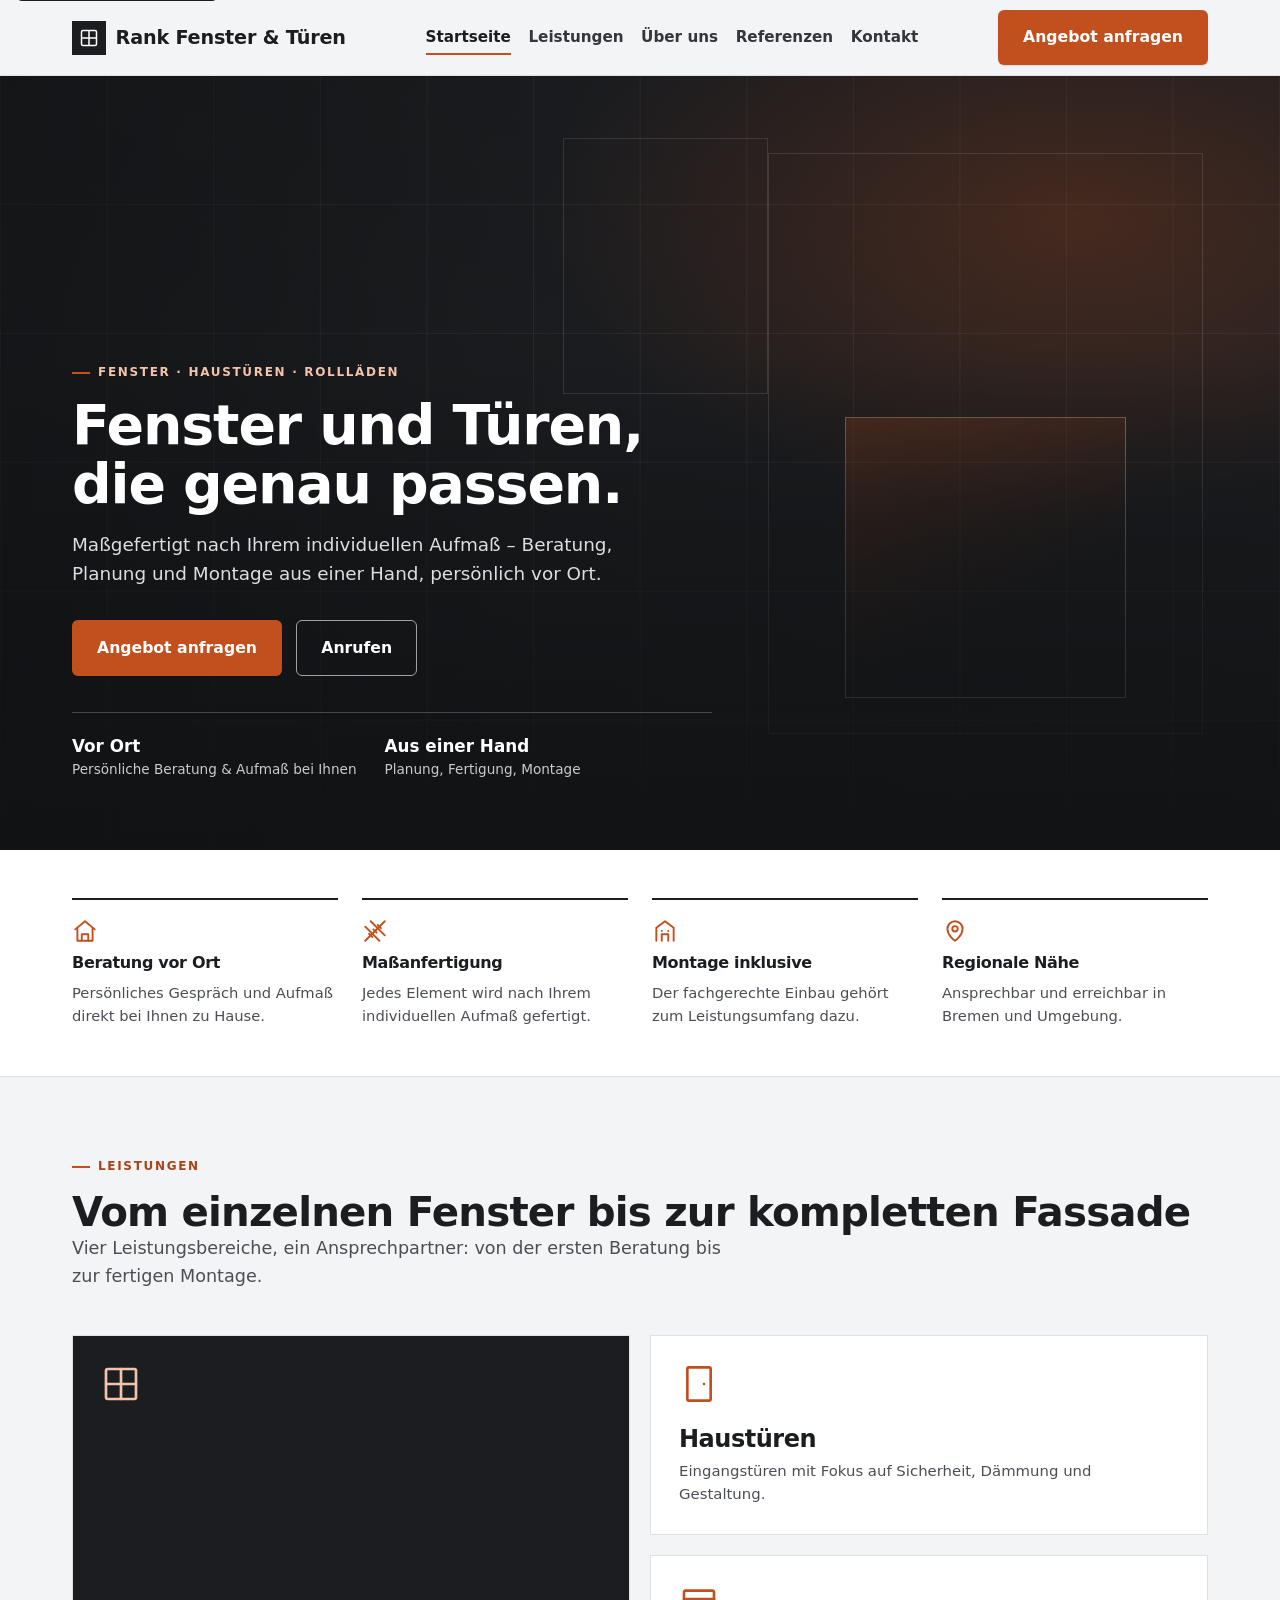
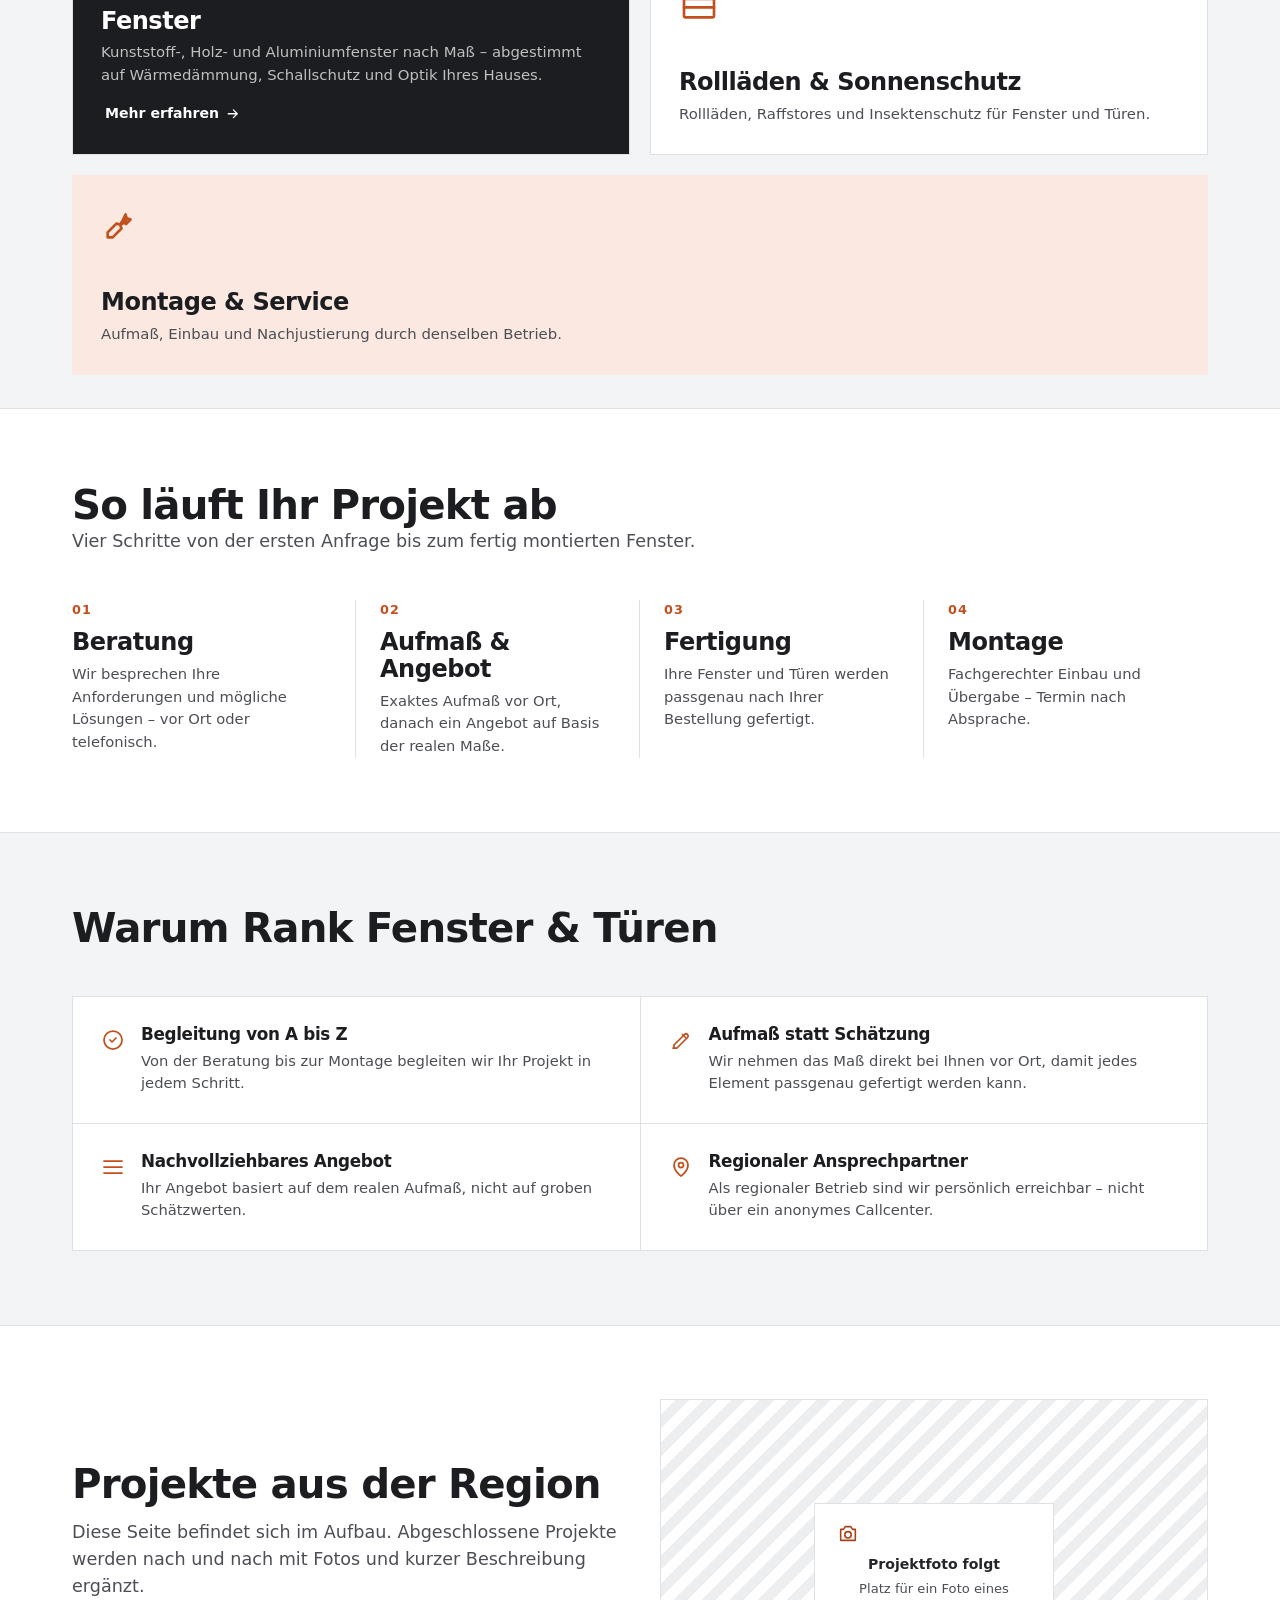
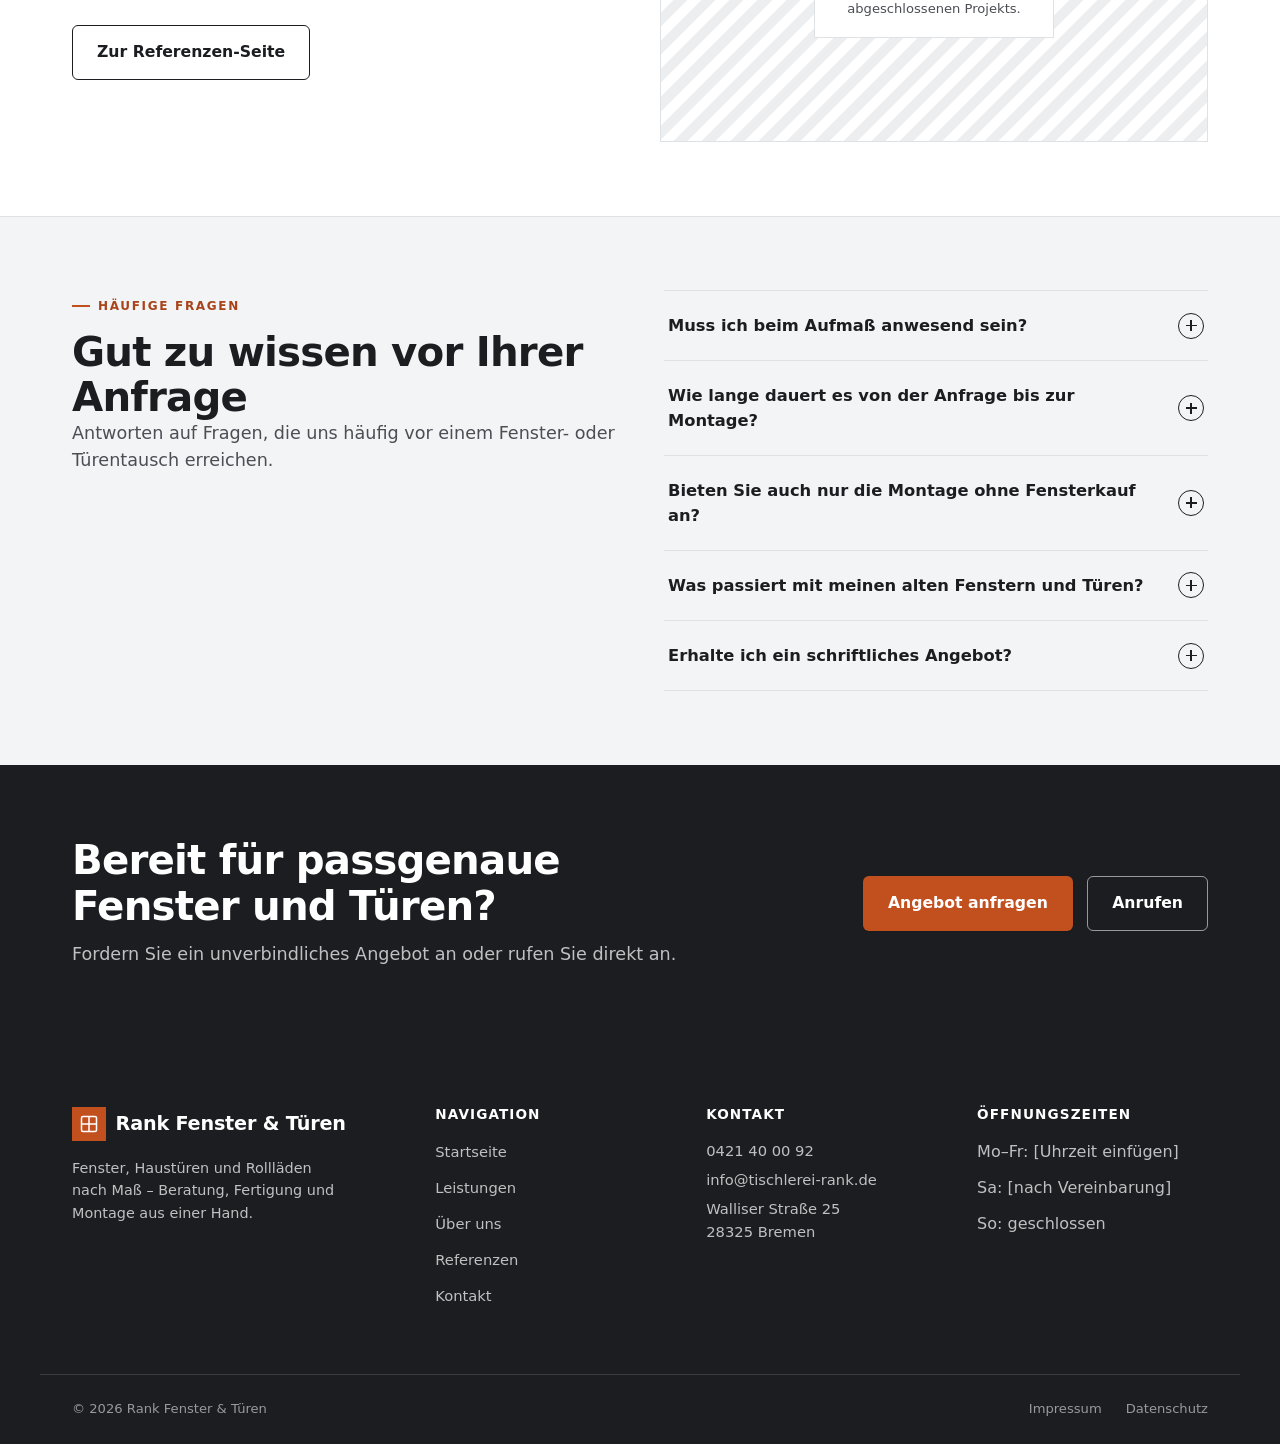
==== commit 38a1a2c9: "Fix heading wrap and divider spacing, add real business contact data - Leistungen-Überschrift bleibt" ====
--- a/index.html
+++ b/index.html
@@ -21,20 +21,19 @@
   "name": "Rank Fenster und Türen",
   "description": "Fenster, Haustüren und Rollläden nach Maß – Beratung, Aufmaß, Fertigung und Montage.",
   "url": "https://xn--rank-fenster-tren-g3b.de/",
-  "telephone": "+49-XXX-XXXXXXX",
-  "email": "info@ihre-domain.de",
+  "telephone": "+49-421-400092",
+  "email": "info@tischlerei-rank.de",
   "address": {
     "@type": "PostalAddress",
-    "streetAddress": "[Straße und Hausnummer einfügen]",
-    "postalCode": "[PLZ einfügen]",
-    "addressLocality": "[Ort einfügen]",
+    "streetAddress": "Walliser Straße 25",
+    "postalCode": "28325",
+    "addressLocality": "Bremen",
     "addressCountry": "DE"
   },
-  "areaServed": "[Region/Einzugsgebiet einfügen]",
+  "areaServed": "Bremen und Umgebung",
   "priceRange": "Auf Anfrage"
 }
 </script>
-<!-- Hinweis: Die obigen strukturierten Daten enthalten noch Platzhalter und müssen vor dem Livegang mit echten Unternehmensdaten ergänzt werden. -->
 </head>
 <body>
 <a class="skip-link" href="#main">Zum Inhalt springen</a>
@@ -75,13 +74,13 @@
   </nav>
   <a class="btn btn-primary btn-block" href="kontakt.html">Angebot anfragen</a>
   <div class="nav-mobile-contact">
-    <a href="tel:+49XXXXXXXXX">
+    <a href="tel:+49421400092">
       <svg viewBox="0 0 24 24" fill="none" stroke="currentColor" stroke-width="1.75" stroke-linecap="round" stroke-linejoin="round" aria-hidden="true"><path d="M4 4h4l2 5-2.5 1.5a11 11 0 0 0 5 5L14 13l5 2v4a2 2 0 0 1-2 2A16 16 0 0 1 2 6a2 2 0 0 1 2-2Z"/></svg>
-      [Telefonnummer einfügen]
+      0421 40 00 92
     </a>
-    <a href="mailto:info@ihre-domain.de">
+    <a href="mailto:info@tischlerei-rank.de">
       <svg viewBox="0 0 24 24" fill="none" stroke="currentColor" stroke-width="1.75" stroke-linecap="round" stroke-linejoin="round" aria-hidden="true"><path d="M3 5h18v14H3z"/><path d="m3 6 9 7 9-7"/></svg>
-      info@ihre-domain.de
+      info@tischlerei-rank.de
     </a>
   </div>
 </div>
@@ -103,7 +102,7 @@
         <p class="hero-lead">Maßgefertigt nach Ihrem individuellen Aufmaß – Beratung, Planung und Montage aus einer Hand, persönlich vor Ort.</p>
         <div class="hero-actions">
           <a class="btn btn-primary" href="kontakt.html#formular">Angebot anfragen</a>
-          <a class="btn btn-secondary" href="tel:+49XXXXXXXXX">Anrufen</a>
+          <a class="btn btn-secondary" href="tel:+49421400092">Anrufen</a>
         </div>
         <div class="hero-note">
           <div><strong>Vor Ort</strong>Persönliche Beratung &amp; Aufmaß bei Ihnen</div>
@@ -136,7 +135,7 @@
         <div class="trust-item">
           <svg viewBox="0 0 24 24" fill="none" stroke="currentColor" stroke-width="1.75" stroke-linecap="round" stroke-linejoin="round" aria-hidden="true"><path d="M12 21s-7-4.5-7-11a7 7 0 0 1 14 0c0 6.5-7 11-7 11Z"/><circle cx="12" cy="10" r="2.5"/></svg>
           <h3>Regionale Nähe</h3>
-          <p>Ansprechbar und erreichbar in [Region/Einzugsgebiet einfügen].</p>
+          <p>Ansprechbar und erreichbar in Bremen und Umgebung.</p>
         </div>
       </div>
     </div>
@@ -314,7 +313,7 @@
       </div>
       <div class="cta-band-actions">
         <a class="btn btn-primary" href="kontakt.html#formular">Angebot anfragen</a>
-        <a class="btn btn-secondary" href="tel:+49XXXXXXXXX">Anrufen</a>
+        <a class="btn btn-secondary" href="tel:+49421400092">Anrufen</a>
       </div>
     </div>
   </section>
@@ -345,9 +344,9 @@
     <div class="footer-col">
       <h3>Kontakt</h3>
       <address>
-        <a href="tel:+49XXXXXXXXX">[Telefonnummer einfügen]</a>
-        <a href="mailto:info@ihre-domain.de">info@ihre-domain.de</a>
-        <span>[Straße und Hausnummer einfügen]<br>[PLZ Ort einfügen]</span>
+        <a href="tel:+49421400092">0421 40 00 92</a>
+        <a href="mailto:info@tischlerei-rank.de">info@tischlerei-rank.de</a>
+        <span>Walliser Straße 25<br>28325 Bremen</span>
       </address>
     </div>
     <div class="footer-col">
--- a/assets/css/style.css
+++ b/assets/css/style.css
@@ -584,6 +584,13 @@
 .trust-item h3 { font-size: 1rem; }
 .trust-item p { font-size: 0.92rem; color: var(--ink-600); }
 
+#leistungen .section-head h2 {
+  hyphens: none;
+}
+@media (min-width: 1100px) {
+  #leistungen .section-head h2 { white-space: nowrap; }
+}
+
 /* ==========================================================================
    Services bento
    ========================================================================== */
@@ -670,10 +677,11 @@
 }
 @media (min-width: 900px) {
   .process-step {
-    padding: 0 1.5rem 0 0;
+    padding: 0 1.5rem;
     border-bottom: none;
     border-right: 1px solid var(--line);
   }
+  .process-step:first-child { padding-left: 0; }
   .process-step:last-child { border-right: none; padding-right: 0; }
 }
 .process-step .num {
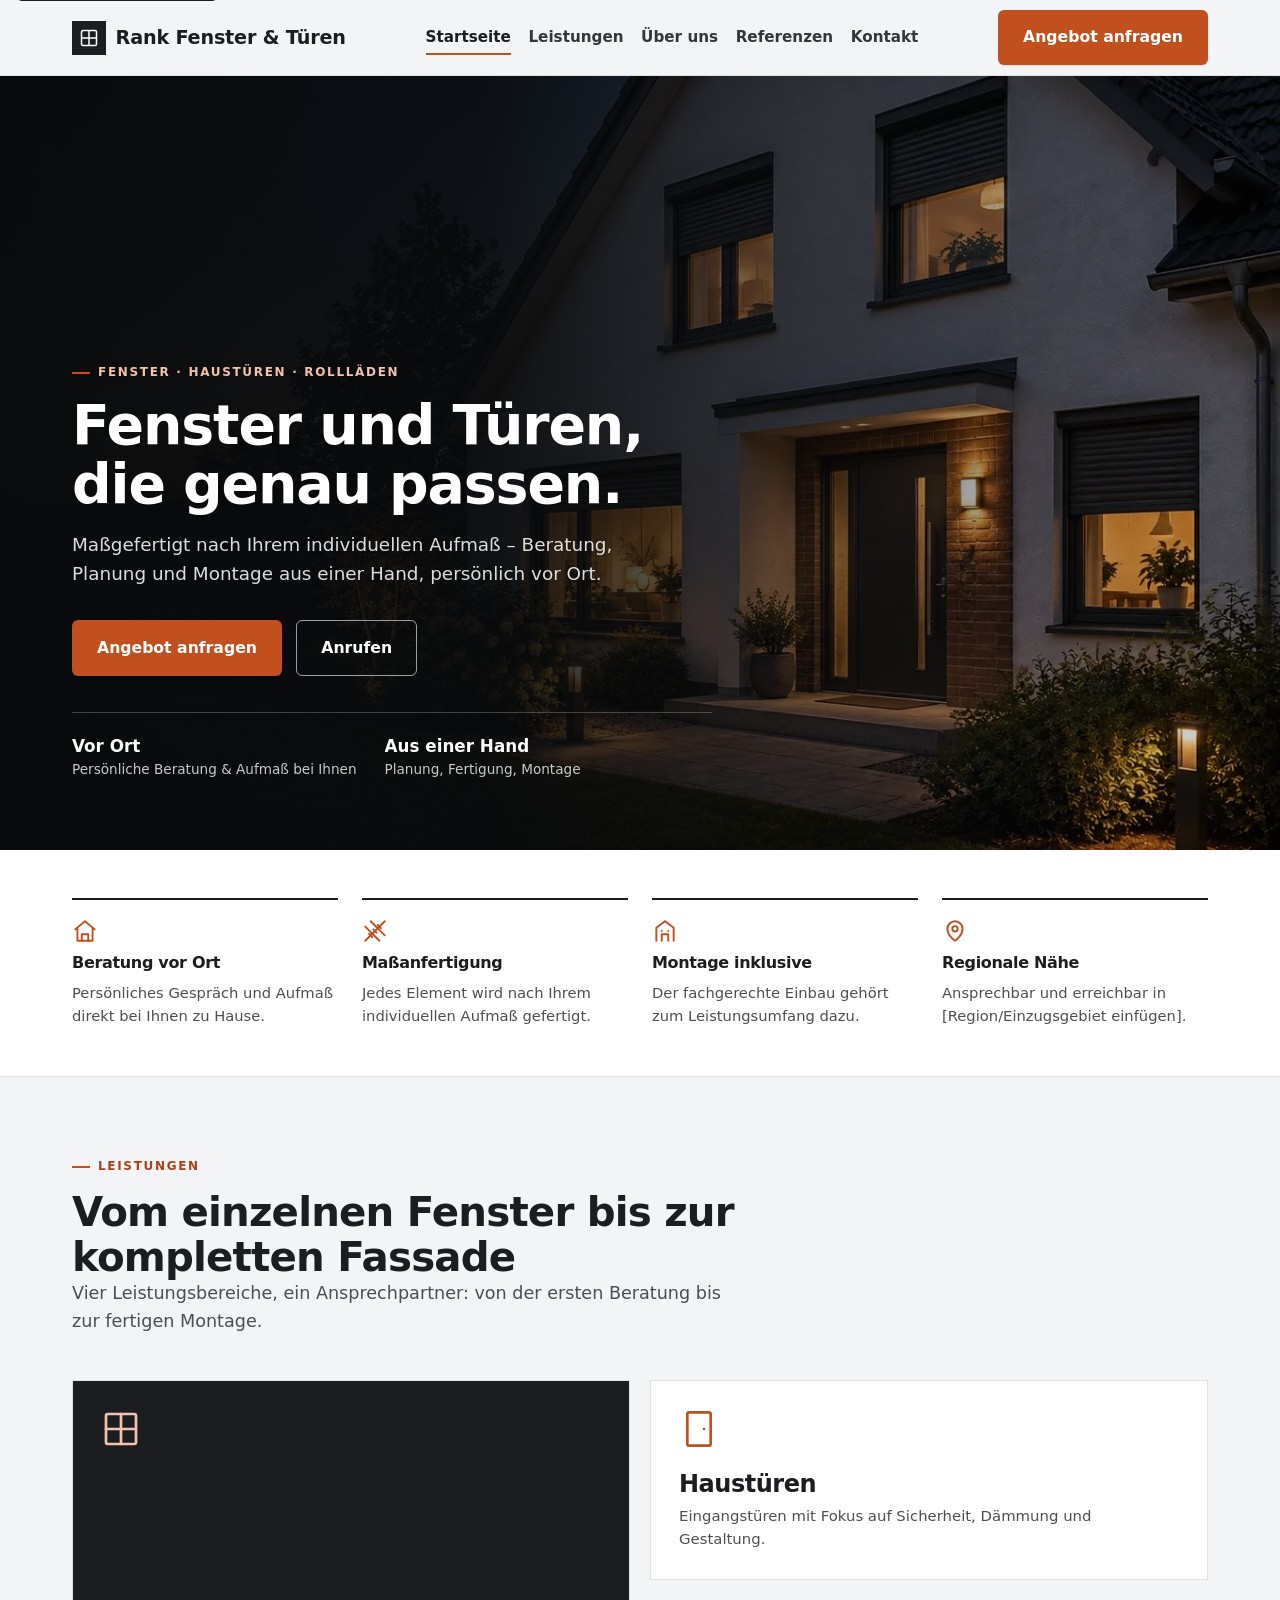
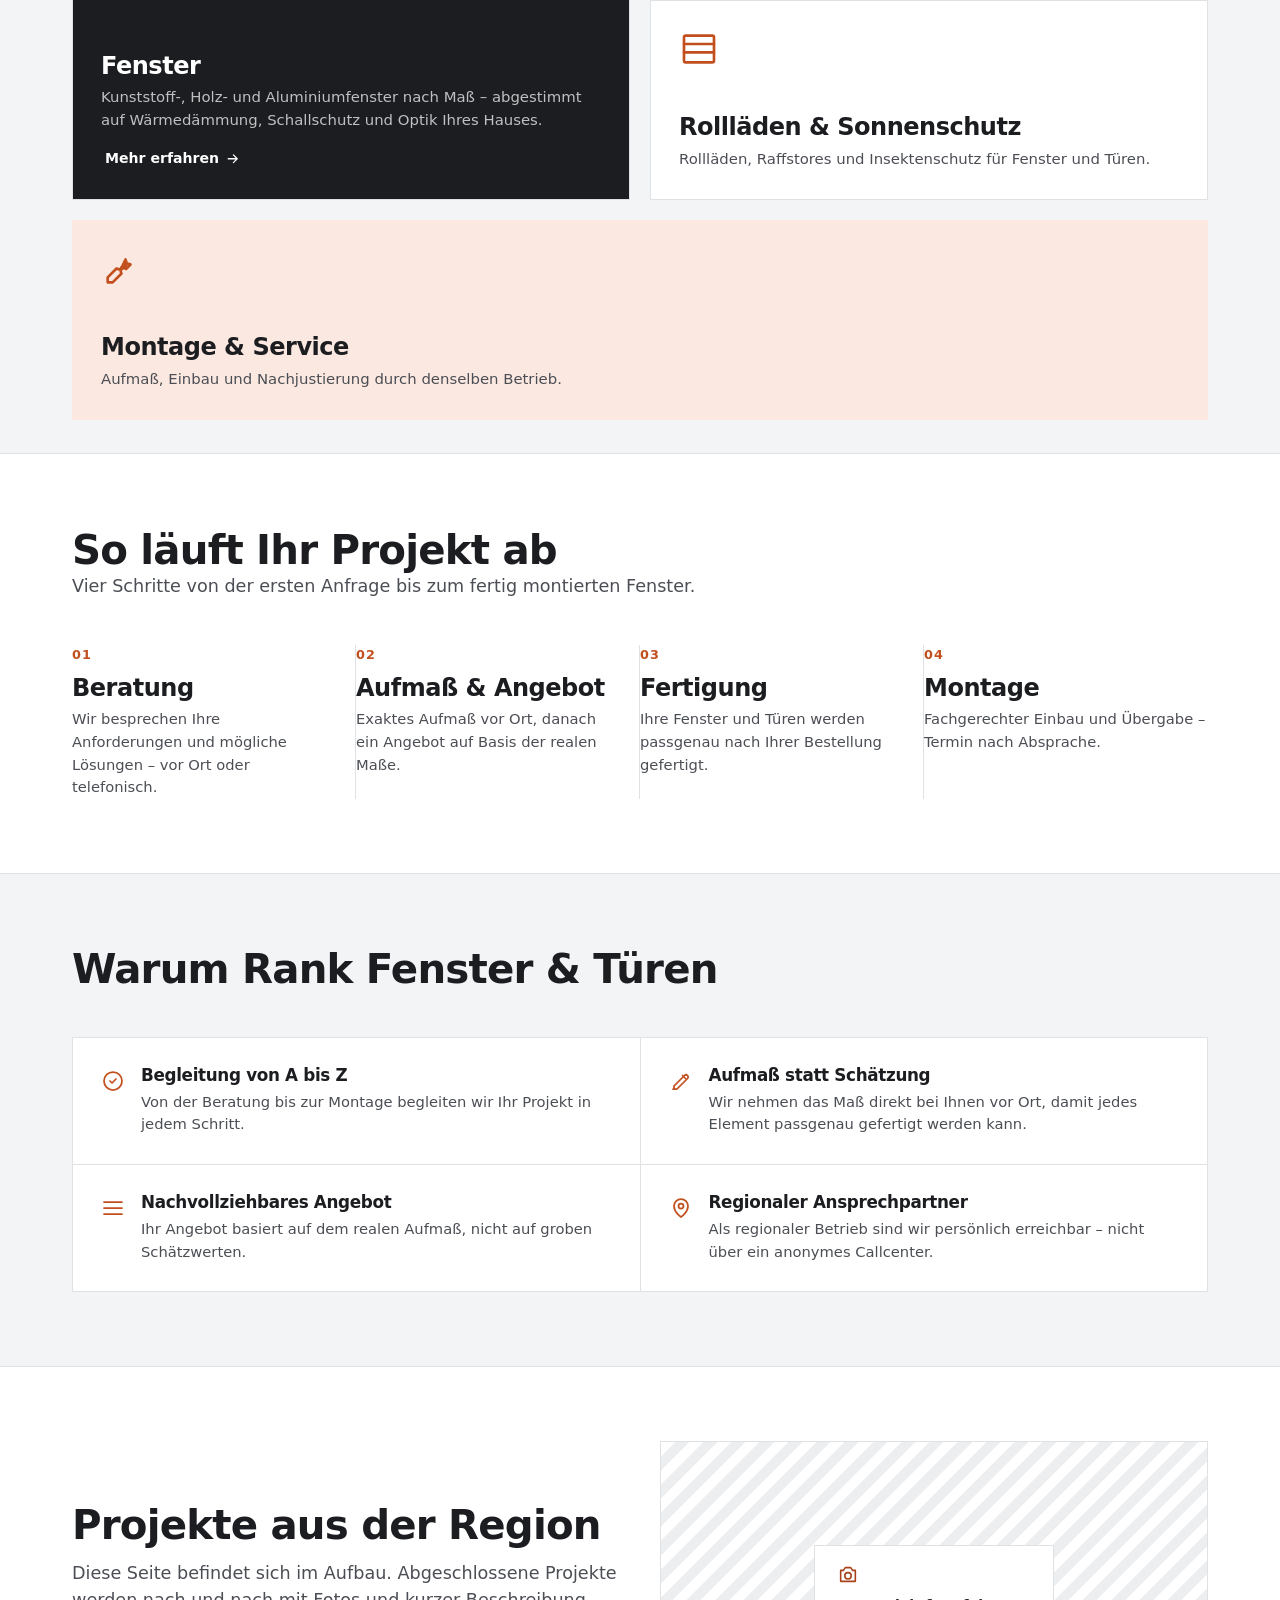
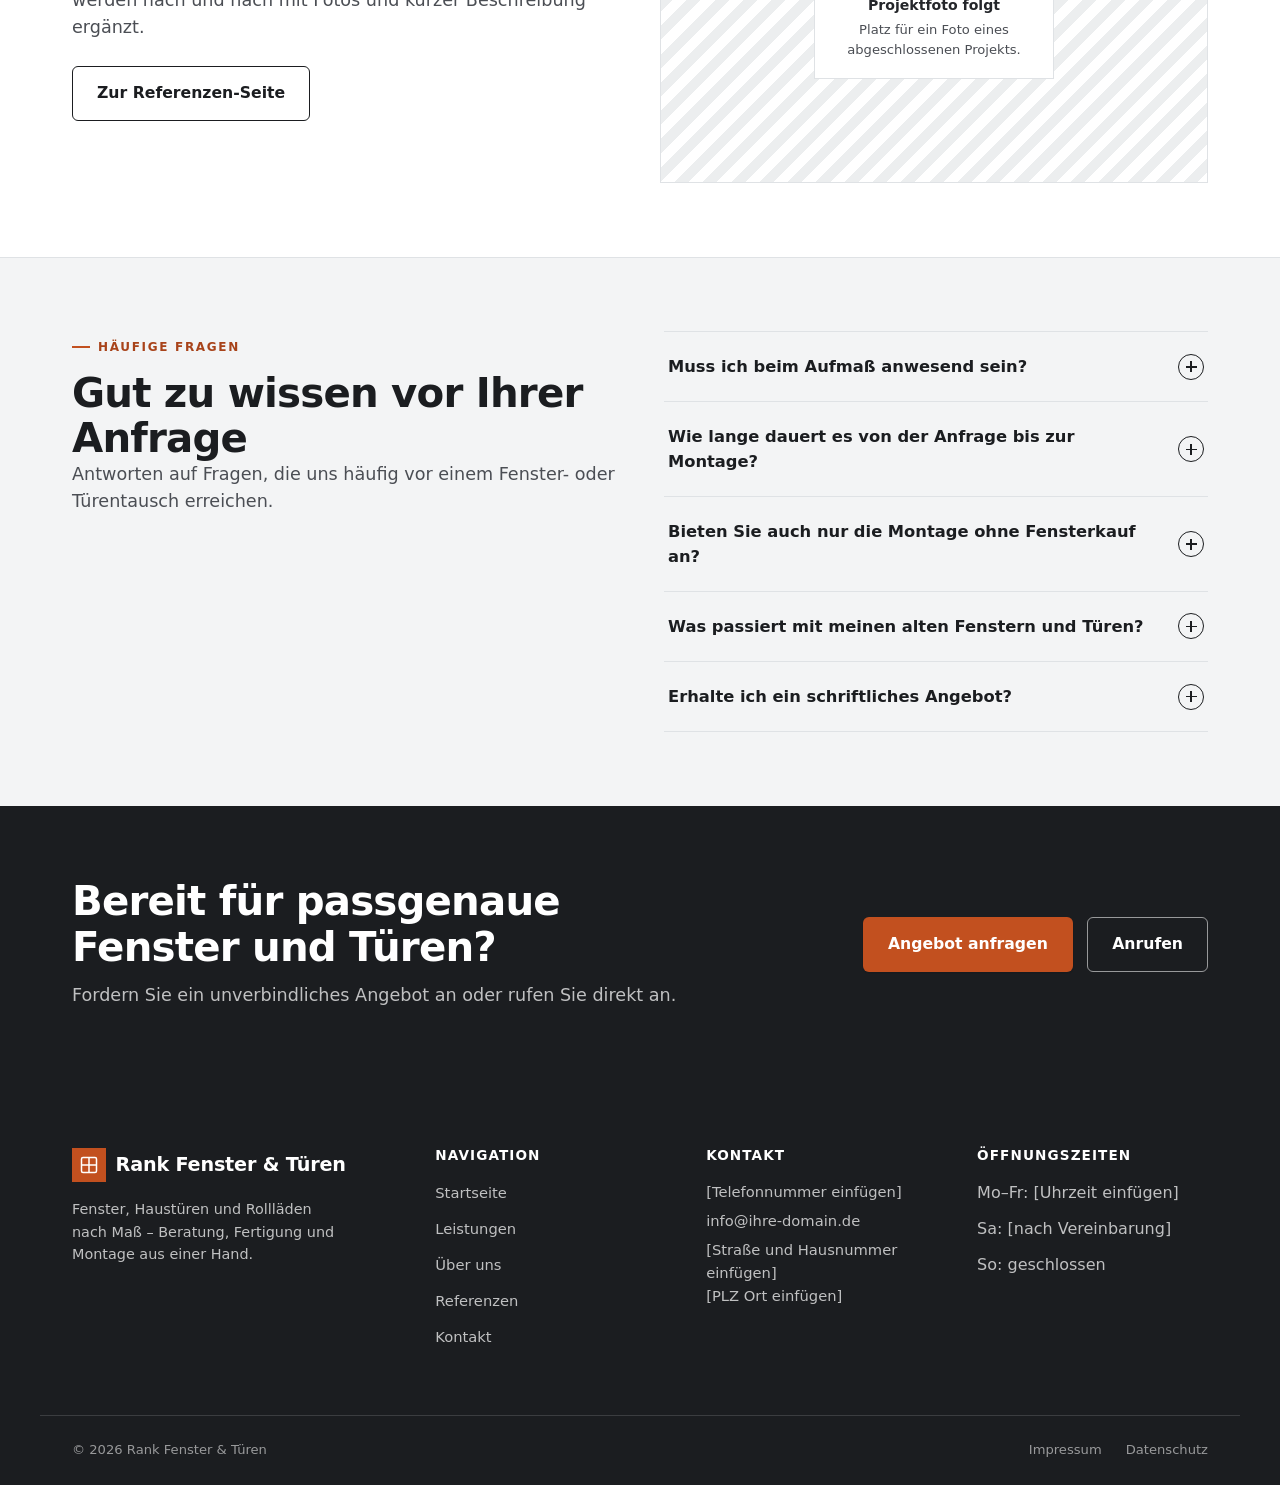
==== commit 9647e84b: "Use uploaded house photo as hero background on index.html Replace the abstract CSS window-pane hero " ====
--- a/index.html
+++ b/index.html
@@ -13,6 +13,7 @@
 <meta property="og:description" content="Maßgefertigte Fenster, Haustüren und Rollläden – Beratung, Aufmaß, Fertigung und Montage aus einer Hand.">
 <meta property="og:image" content="assets/img/og-cover.svg">
 <link rel="icon" type="image/svg+xml" href="assets/img/favicon.svg">
+<link rel="preload" as="image" href="assets/img/hero-einfamilienhaus.webp" fetchpriority="high">
 <link rel="stylesheet" href="assets/css/style.css">
 <script type="application/ld+json">
 {
@@ -21,19 +22,20 @@
   "name": "Rank Fenster und Türen",
   "description": "Fenster, Haustüren und Rollläden nach Maß – Beratung, Aufmaß, Fertigung und Montage.",
   "url": "https://xn--rank-fenster-tren-g3b.de/",
-  "telephone": "+49-421-400092",
-  "email": "info@tischlerei-rank.de",
+  "telephone": "+49-XXX-XXXXXXX",
+  "email": "info@ihre-domain.de",
   "address": {
     "@type": "PostalAddress",
-    "streetAddress": "Walliser Straße 25",
-    "postalCode": "28325",
-    "addressLocality": "Bremen",
+    "streetAddress": "[Straße und Hausnummer einfügen]",
+    "postalCode": "[PLZ einfügen]",
+    "addressLocality": "[Ort einfügen]",
     "addressCountry": "DE"
   },
-  "areaServed": "Bremen und Umgebung",
+  "areaServed": "[Region/Einzugsgebiet einfügen]",
   "priceRange": "Auf Anfrage"
 }
 </script>
+<!-- Hinweis: Die obigen strukturierten Daten enthalten noch Platzhalter und müssen vor dem Livegang mit echten Unternehmensdaten ergänzt werden. -->
 </head>
 <body>
 <a class="skip-link" href="#main">Zum Inhalt springen</a>
@@ -74,13 +76,13 @@
   </nav>
   <a class="btn btn-primary btn-block" href="kontakt.html">Angebot anfragen</a>
   <div class="nav-mobile-contact">
-    <a href="tel:+49421400092">
+    <a href="tel:+49XXXXXXXXX">
       <svg viewBox="0 0 24 24" fill="none" stroke="currentColor" stroke-width="1.75" stroke-linecap="round" stroke-linejoin="round" aria-hidden="true"><path d="M4 4h4l2 5-2.5 1.5a11 11 0 0 0 5 5L14 13l5 2v4a2 2 0 0 1-2 2A16 16 0 0 1 2 6a2 2 0 0 1 2-2Z"/></svg>
-      0421 40 00 92
+      [Telefonnummer einfügen]
     </a>
-    <a href="mailto:info@tischlerei-rank.de">
+    <a href="mailto:info@ihre-domain.de">
       <svg viewBox="0 0 24 24" fill="none" stroke="currentColor" stroke-width="1.75" stroke-linecap="round" stroke-linejoin="round" aria-hidden="true"><path d="M3 5h18v14H3z"/><path d="m3 6 9 7 9-7"/></svg>
-      info@tischlerei-rank.de
+      info@ihre-domain.de
     </a>
   </div>
 </div>
@@ -89,12 +91,7 @@
 
   <!-- HERO -->
   <section class="hero">
-    <div class="hero-media" aria-hidden="true">
-      <div class="mullion-grid"></div>
-      <div class="pane" style="width:34%; aspect-ratio:3/4; right:6%; top:10%;"></div>
-      <div class="pane pane--glow" style="width:22%; aspect-ratio:1/1; right:12%; top:44%;"></div>
-      <div class="pane" style="width:16%; aspect-ratio:4/5; right:40%; top:8%;"></div>
-    </div>
+    <div class="hero-media" aria-hidden="true"></div>
     <div class="container">
       <div class="hero-content">
         <p class="eyebrow">Fenster · Haustüren · Rollläden</p>
@@ -102,7 +99,7 @@
         <p class="hero-lead">Maßgefertigt nach Ihrem individuellen Aufmaß – Beratung, Planung und Montage aus einer Hand, persönlich vor Ort.</p>
         <div class="hero-actions">
           <a class="btn btn-primary" href="kontakt.html#formular">Angebot anfragen</a>
-          <a class="btn btn-secondary" href="tel:+49421400092">Anrufen</a>
+          <a class="btn btn-secondary" href="tel:+49XXXXXXXXX">Anrufen</a>
         </div>
         <div class="hero-note">
           <div><strong>Vor Ort</strong>Persönliche Beratung &amp; Aufmaß bei Ihnen</div>
@@ -135,7 +132,7 @@
         <div class="trust-item">
           <svg viewBox="0 0 24 24" fill="none" stroke="currentColor" stroke-width="1.75" stroke-linecap="round" stroke-linejoin="round" aria-hidden="true"><path d="M12 21s-7-4.5-7-11a7 7 0 0 1 14 0c0 6.5-7 11-7 11Z"/><circle cx="12" cy="10" r="2.5"/></svg>
           <h3>Regionale Nähe</h3>
-          <p>Ansprechbar und erreichbar in Bremen und Umgebung.</p>
+          <p>Ansprechbar und erreichbar in [Region/Einzugsgebiet einfügen].</p>
         </div>
       </div>
     </div>
@@ -313,7 +310,7 @@
       </div>
       <div class="cta-band-actions">
         <a class="btn btn-primary" href="kontakt.html#formular">Angebot anfragen</a>
-        <a class="btn btn-secondary" href="tel:+49421400092">Anrufen</a>
+        <a class="btn btn-secondary" href="tel:+49XXXXXXXXX">Anrufen</a>
       </div>
     </div>
   </section>
@@ -344,9 +341,9 @@
     <div class="footer-col">
       <h3>Kontakt</h3>
       <address>
-        <a href="tel:+49421400092">0421 40 00 92</a>
-        <a href="mailto:info@tischlerei-rank.de">info@tischlerei-rank.de</a>
-        <span>Walliser Straße 25<br>28325 Bremen</span>
+        <a href="tel:+49XXXXXXXXX">[Telefonnummer einfügen]</a>
+        <a href="mailto:info@ihre-domain.de">info@ihre-domain.de</a>
+        <span>[Straße und Hausnummer einfügen]<br>[PLZ Ort einfügen]</span>
       </address>
     </div>
     <div class="footer-col">
--- a/assets/css/style.css
+++ b/assets/css/style.css
@@ -462,38 +462,35 @@
   color: #fff;
   overflow: hidden;
 }
+/* Hero-Hintergrund: Foto (Einfamilienhaus, Dämmerung) mit dunklem
+   Verlauf. Links stark abgedunkelt für Textkontrast, rechts klar für
+   die Fassade/Haustür. Bild liegt als CSS-Hintergrund vor, daher kein
+   <img> und kein Alt-Text nötig (rein dekorativ, aria-hidden am Host). */
 .hero-media {
   position: absolute;
   inset: 0;
   z-index: 0;
   background:
-    radial-gradient(60% 55% at 84% 18%, rgba(194, 80, 31, 0.35), rgba(194, 80, 31, 0) 70%),
-    linear-gradient(200deg, #202226 0%, #1b1d20 55%, #17181b 100%);
-  overflow: hidden;
-}
-.hero-media .mullion-grid {
-  position: absolute;
-  inset: 0;
-  background-image:
-    linear-gradient(90deg, rgba(255, 255, 255, 0.07) 1px, transparent 1px),
-    linear-gradient(0deg, rgba(255, 255, 255, 0.07) 1px, transparent 1px);
-  background-size: 8.33% 16.66%;
-}
-.hero-media .pane {
-  position: absolute;
-  border: 1.5px solid rgba(255, 255, 255, 0.16);
-}
-.hero-media .pane--glow {
-  border-color: rgba(243, 195, 172, 0.5);
-  background: linear-gradient(155deg, rgba(194, 80, 31, 0.32), rgba(194, 80, 31, 0) 65%);
-}
-.hero-media::after {
-  content: "";
-  position: absolute;
-  inset: 0;
-  background:
-    linear-gradient(0deg, rgba(17, 18, 20, 0.92) 0%, rgba(17, 18, 20, 0.55) 40%, rgba(17, 18, 20, 0.18) 64%, rgba(17,18,20,0.32) 100%),
-    linear-gradient(100deg, rgba(17, 18, 20, 0.6) 0%, rgba(17, 18, 20, 0) 44%);
+    linear-gradient(
+      90deg,
+      rgba(8, 10, 12, 0.97) 0%,
+      rgba(8, 10, 12, 0.90) 38%,
+      rgba(8, 10, 12, 0.52) 62%,
+      rgba(8, 10, 12, 0.12) 100%
+    ),
+    url("../img/hero-einfamilienhaus.webp") center right / cover no-repeat;
+}
+@media (max-width: 768px) {
+  .hero-media {
+    background:
+      linear-gradient(
+        90deg,
+        rgba(8, 10, 12, 0.97) 0%,
+        rgba(8, 10, 12, 0.94) 55%,
+        rgba(8, 10, 12, 0.72) 100%
+      ),
+      url("../img/hero-einfamilienhaus.webp") 68% center / cover no-repeat;
+  }
 }
 .hero-content {
   position: relative;
@@ -584,13 +581,6 @@
 .trust-item h3 { font-size: 1rem; }
 .trust-item p { font-size: 0.92rem; color: var(--ink-600); }
 
-#leistungen .section-head h2 {
-  hyphens: none;
-}
-@media (min-width: 1100px) {
-  #leistungen .section-head h2 { white-space: nowrap; }
-}
-
 /* ==========================================================================
    Services bento
    ========================================================================== */
@@ -677,11 +667,10 @@
 }
 @media (min-width: 900px) {
   .process-step {
-    padding: 0 1.5rem;
+    padding: 0 1.5rem 0 0;
     border-bottom: none;
     border-right: 1px solid var(--line);
   }
-  .process-step:first-child { padding-left: 0; }
   .process-step:last-child { border-right: none; padding-right: 0; }
 }
 .process-step .num {
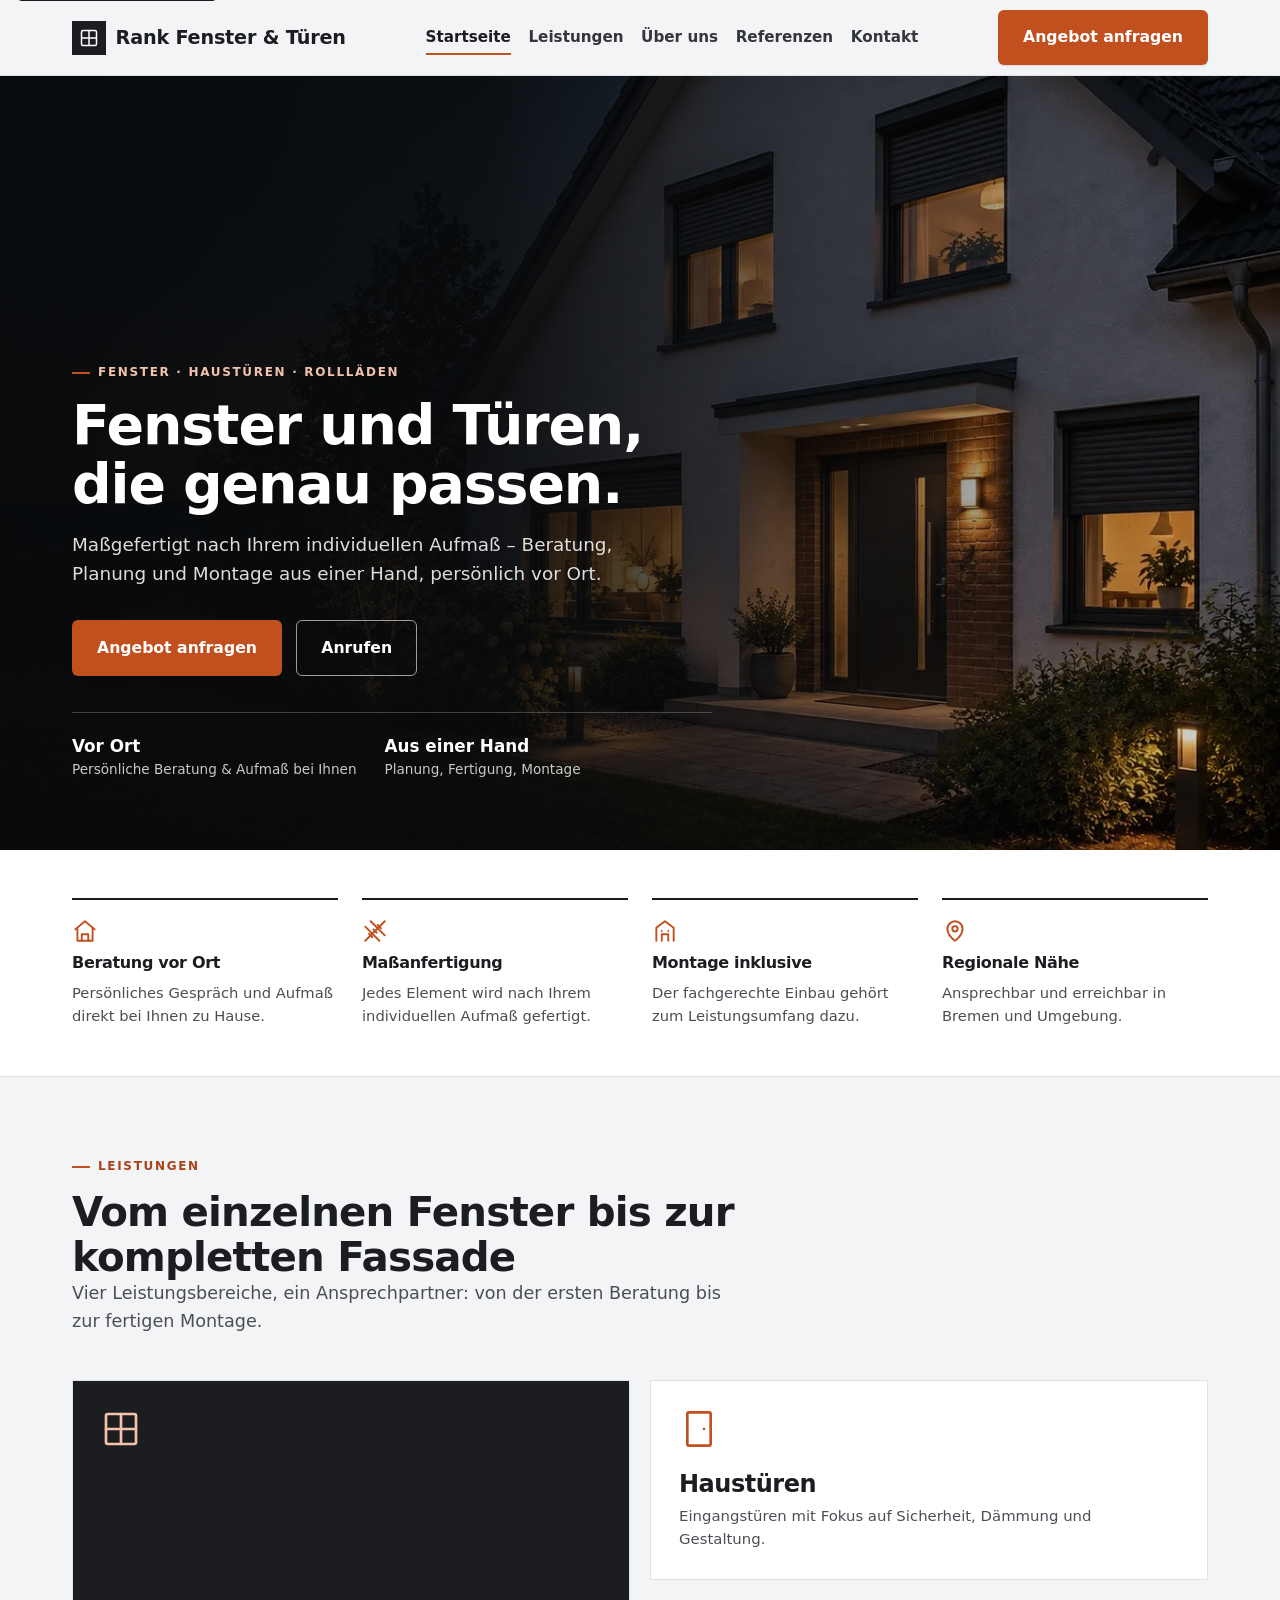
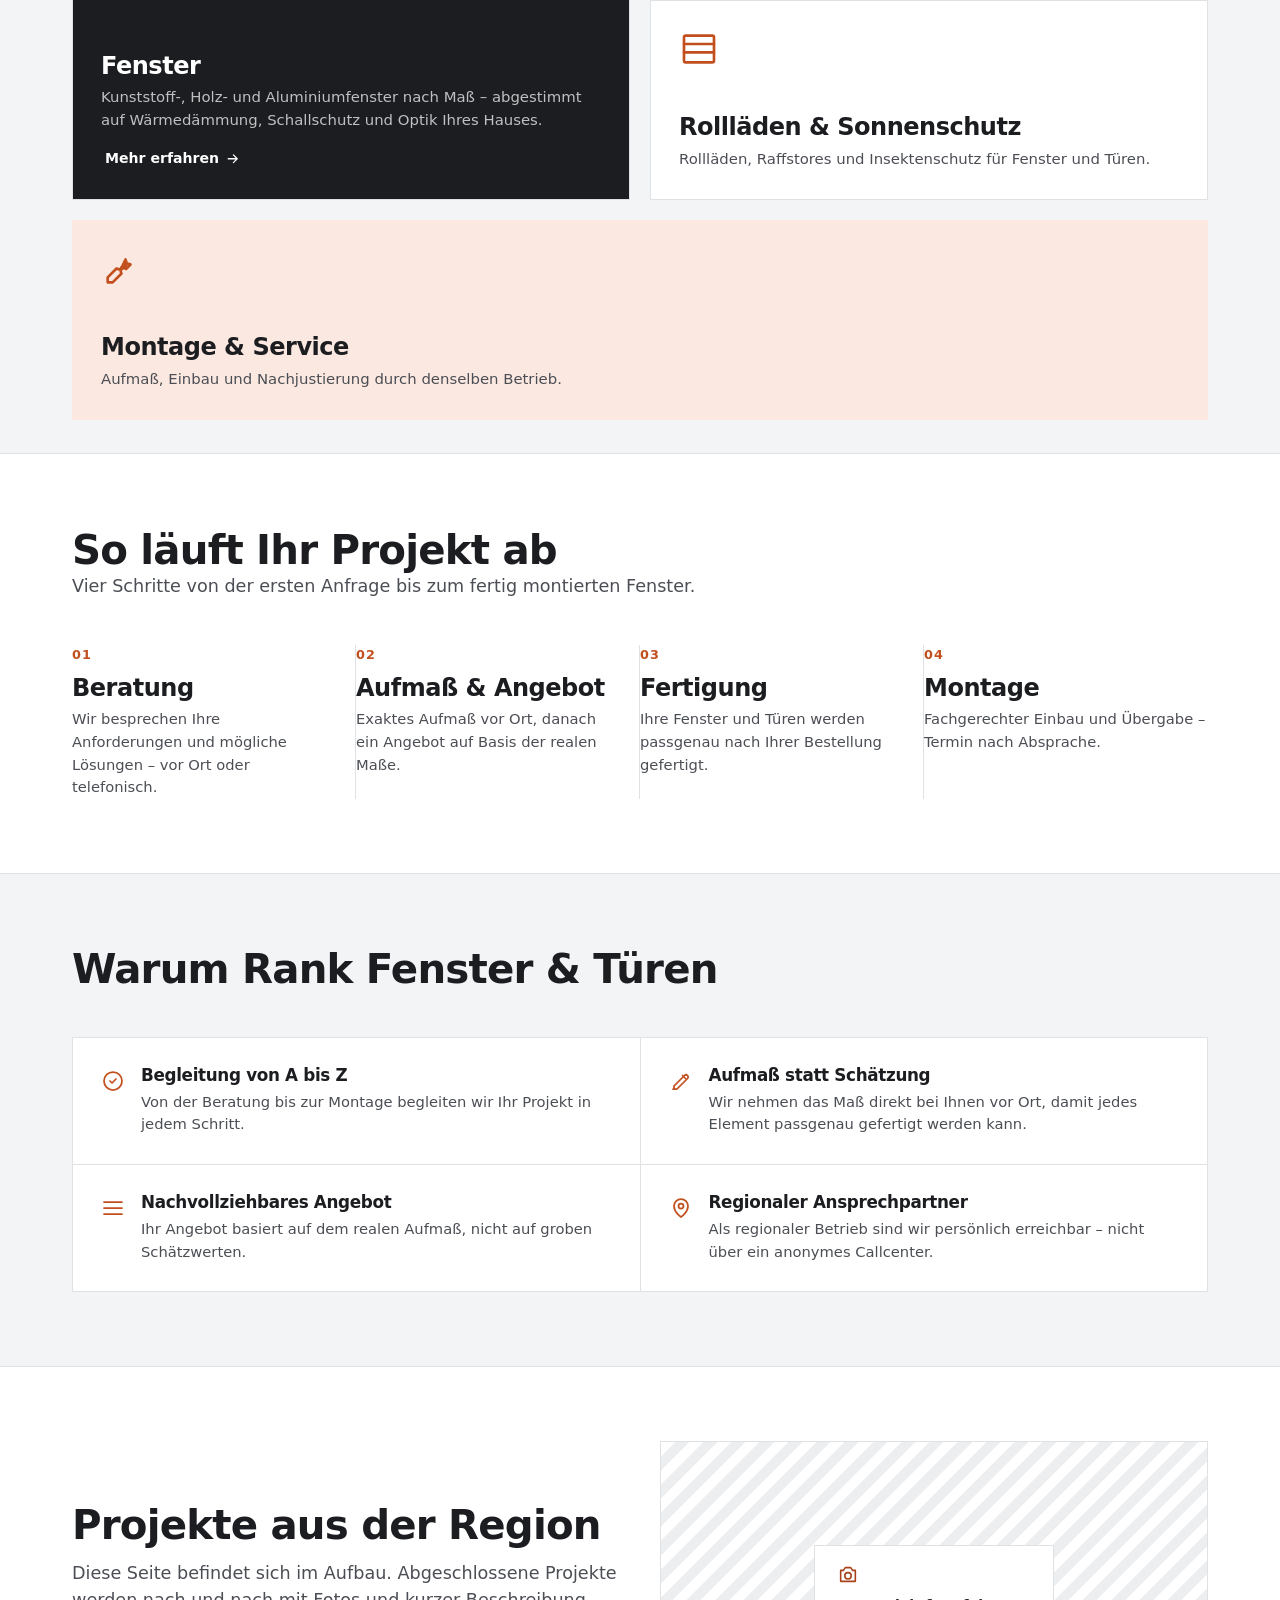
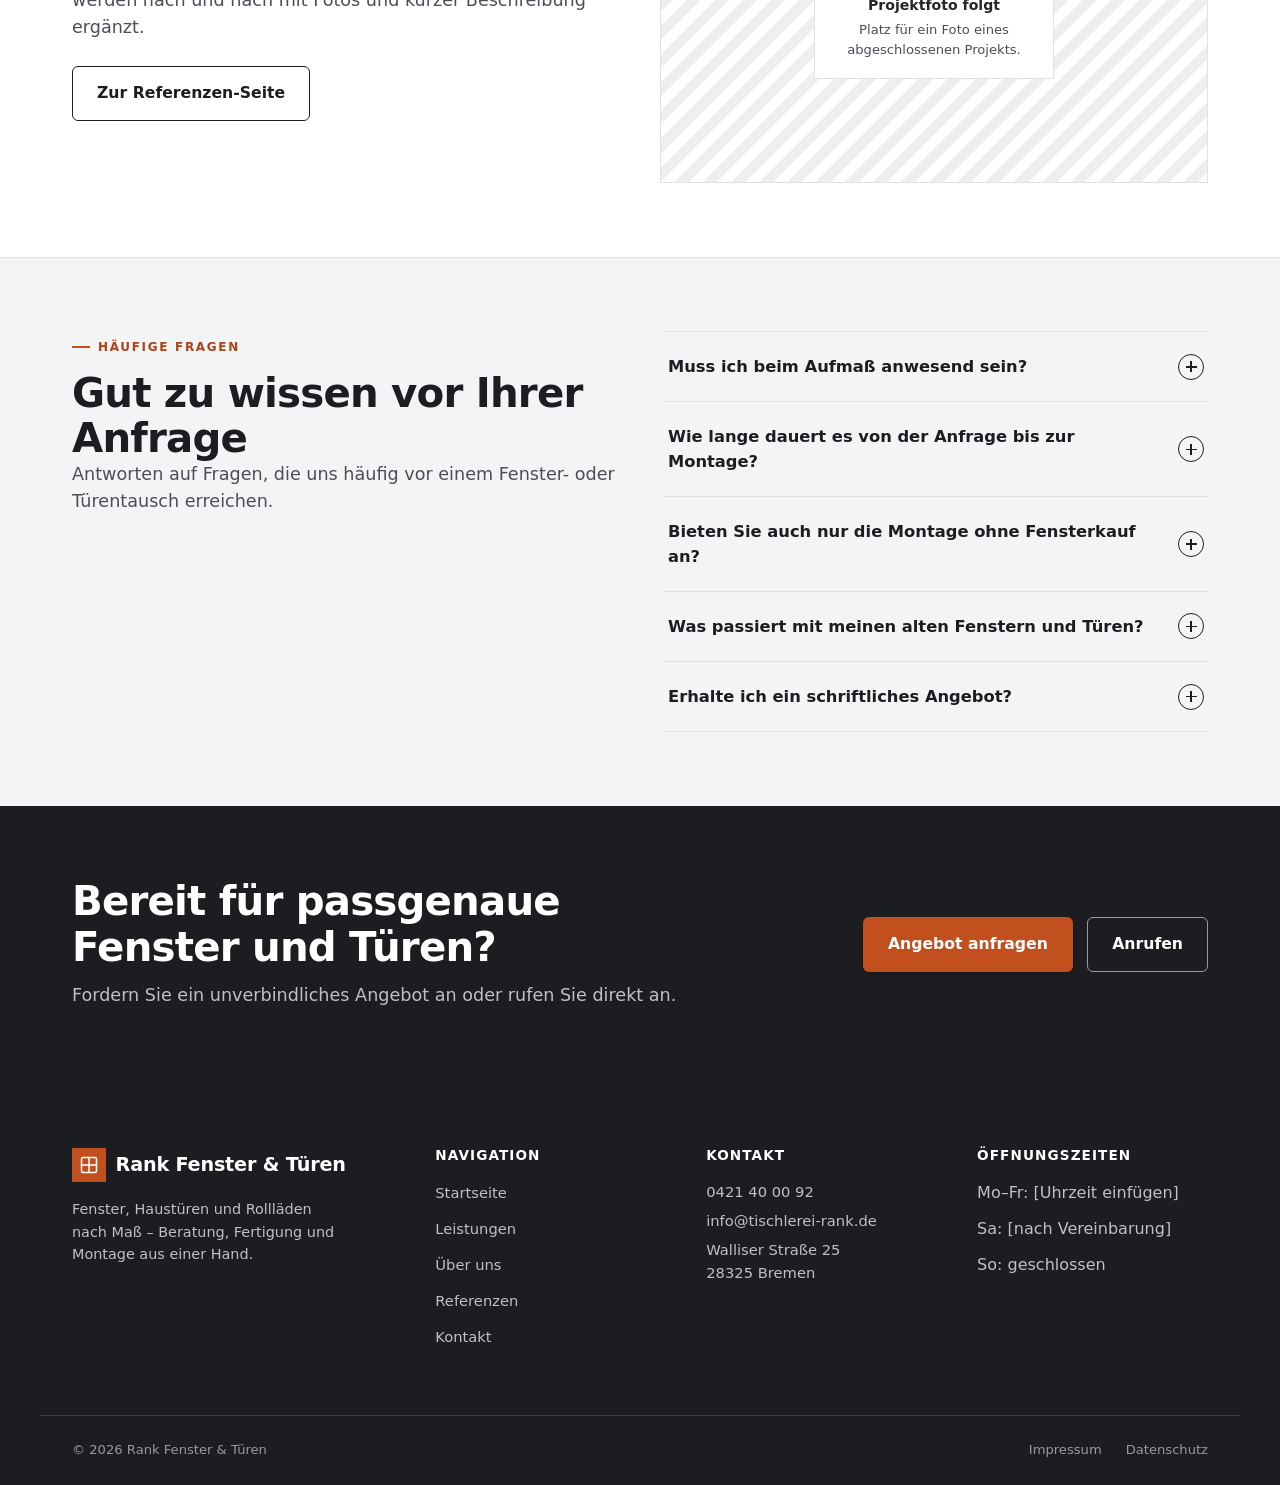
==== commit 1c2627ee: "Fill in verified business contact data; revert wrong page-header image Real NAP data confirmed by th" ====
--- a/index.html
+++ b/index.html
@@ -20,22 +20,23 @@
   "@context": "https://schema.org",
   "@type": "HomeAndConstructionBusiness",
   "name": "Rank Fenster und Türen",
+  "alternateName": "Tischlerei Adam Rank",
   "description": "Fenster, Haustüren und Rollläden nach Maß – Beratung, Aufmaß, Fertigung und Montage.",
   "url": "https://xn--rank-fenster-tren-g3b.de/",
-  "telephone": "+49-XXX-XXXXXXX",
-  "email": "info@ihre-domain.de",
+  "telephone": "+49 421 400092",
+  "email": "info@tischlerei-rank.de",
   "address": {
     "@type": "PostalAddress",
-    "streetAddress": "[Straße und Hausnummer einfügen]",
-    "postalCode": "[PLZ einfügen]",
-    "addressLocality": "[Ort einfügen]",
+    "streetAddress": "Walliser Straße 25",
+    "postalCode": "28325",
+    "addressLocality": "Bremen",
     "addressCountry": "DE"
   },
-  "areaServed": "[Region/Einzugsgebiet einfügen]",
+  "areaServed": "Bremen und Umgebung",
   "priceRange": "Auf Anfrage"
 }
 </script>
-<!-- Hinweis: Die obigen strukturierten Daten enthalten noch Platzhalter und müssen vor dem Livegang mit echten Unternehmensdaten ergänzt werden. -->
+<!-- Hinweis: Öffnungszeiten fehlen in den strukturierten Daten noch (nicht bestätigt) und sollten ergänzt werden, sobald sie feststehen. -->
 </head>
 <body>
 <a class="skip-link" href="#main">Zum Inhalt springen</a>
@@ -76,13 +77,13 @@
   </nav>
   <a class="btn btn-primary btn-block" href="kontakt.html">Angebot anfragen</a>
   <div class="nav-mobile-contact">
-    <a href="tel:+49XXXXXXXXX">
+    <a href="tel:+49421400092">
       <svg viewBox="0 0 24 24" fill="none" stroke="currentColor" stroke-width="1.75" stroke-linecap="round" stroke-linejoin="round" aria-hidden="true"><path d="M4 4h4l2 5-2.5 1.5a11 11 0 0 0 5 5L14 13l5 2v4a2 2 0 0 1-2 2A16 16 0 0 1 2 6a2 2 0 0 1 2-2Z"/></svg>
-      [Telefonnummer einfügen]
+      0421 40 00 92
     </a>
-    <a href="mailto:info@ihre-domain.de">
+    <a href="mailto:info@tischlerei-rank.de">
       <svg viewBox="0 0 24 24" fill="none" stroke="currentColor" stroke-width="1.75" stroke-linecap="round" stroke-linejoin="round" aria-hidden="true"><path d="M3 5h18v14H3z"/><path d="m3 6 9 7 9-7"/></svg>
-      info@ihre-domain.de
+      info@tischlerei-rank.de
     </a>
   </div>
 </div>
@@ -99,7 +100,7 @@
         <p class="hero-lead">Maßgefertigt nach Ihrem individuellen Aufmaß – Beratung, Planung und Montage aus einer Hand, persönlich vor Ort.</p>
         <div class="hero-actions">
           <a class="btn btn-primary" href="kontakt.html#formular">Angebot anfragen</a>
-          <a class="btn btn-secondary" href="tel:+49XXXXXXXXX">Anrufen</a>
+          <a class="btn btn-secondary" href="tel:+49421400092">Anrufen</a>
         </div>
         <div class="hero-note">
           <div><strong>Vor Ort</strong>Persönliche Beratung &amp; Aufmaß bei Ihnen</div>
@@ -132,7 +133,7 @@
         <div class="trust-item">
           <svg viewBox="0 0 24 24" fill="none" stroke="currentColor" stroke-width="1.75" stroke-linecap="round" stroke-linejoin="round" aria-hidden="true"><path d="M12 21s-7-4.5-7-11a7 7 0 0 1 14 0c0 6.5-7 11-7 11Z"/><circle cx="12" cy="10" r="2.5"/></svg>
           <h3>Regionale Nähe</h3>
-          <p>Ansprechbar und erreichbar in [Region/Einzugsgebiet einfügen].</p>
+          <p>Ansprechbar und erreichbar in Bremen und Umgebung.</p>
         </div>
       </div>
     </div>
@@ -310,7 +311,7 @@
       </div>
       <div class="cta-band-actions">
         <a class="btn btn-primary" href="kontakt.html#formular">Angebot anfragen</a>
-        <a class="btn btn-secondary" href="tel:+49XXXXXXXXX">Anrufen</a>
+        <a class="btn btn-secondary" href="tel:+49421400092">Anrufen</a>
       </div>
     </div>
   </section>
@@ -341,9 +342,9 @@
     <div class="footer-col">
       <h3>Kontakt</h3>
       <address>
-        <a href="tel:+49XXXXXXXXX">[Telefonnummer einfügen]</a>
-        <a href="mailto:info@ihre-domain.de">info@ihre-domain.de</a>
-        <span>[Straße und Hausnummer einfügen]<br>[PLZ Ort einfügen]</span>
+        <a href="tel:+49421400092">0421 40 00 92</a>
+        <a href="mailto:info@tischlerei-rank.de">info@tischlerei-rank.de</a>
+        <span>Walliser Straße 25<br>28325 Bremen</span>
       </address>
     </div>
     <div class="footer-col">
--- a/assets/css/style.css
+++ b/assets/css/style.css
@@ -855,6 +855,31 @@
   padding-block: clamp(3rem, 2.5rem + 3vw, 5.5rem) clamp(2rem, 1.8rem + 1vw, 3rem);
   border-bottom: 1px solid var(--line);
 }
+/* Foto-Variante: Fenster/Rollladen/Haustür-Panorama als ruhiger,
+   heller Hintergrund auf den 4 Unterseiten-Köpfen (Leistungen, Über
+   uns, Referenzen, Kontakt). Startseite und Rechtsseiten bleiben ohne
+   Foto. Rein dekorativ, daher kein <img> und kein Alt-Text. */
+.page-header--photo {
+  background:
+    linear-gradient(
+      90deg,
+      rgba(244, 245, 246, 0.98) 0%,
+      rgba(244, 245, 246, 0.94) 52%,
+      rgba(244, 245, 246, 0.66) 72%,
+      rgba(244, 245, 246, 0.22) 100%
+    ),
+    url("../img/unterseiten-header.webp") center right / cover no-repeat;
+}
+@media (max-width: 768px) {
+  .page-header--photo {
+    background:
+      linear-gradient(
+        rgba(244, 245, 246, 0.93),
+        rgba(244, 245, 246, 0.93)
+      ),
+      url("../img/unterseiten-header.webp") 78% center / cover no-repeat;
+  }
+}
 .breadcrumb {
   display: flex;
   align-items: center;
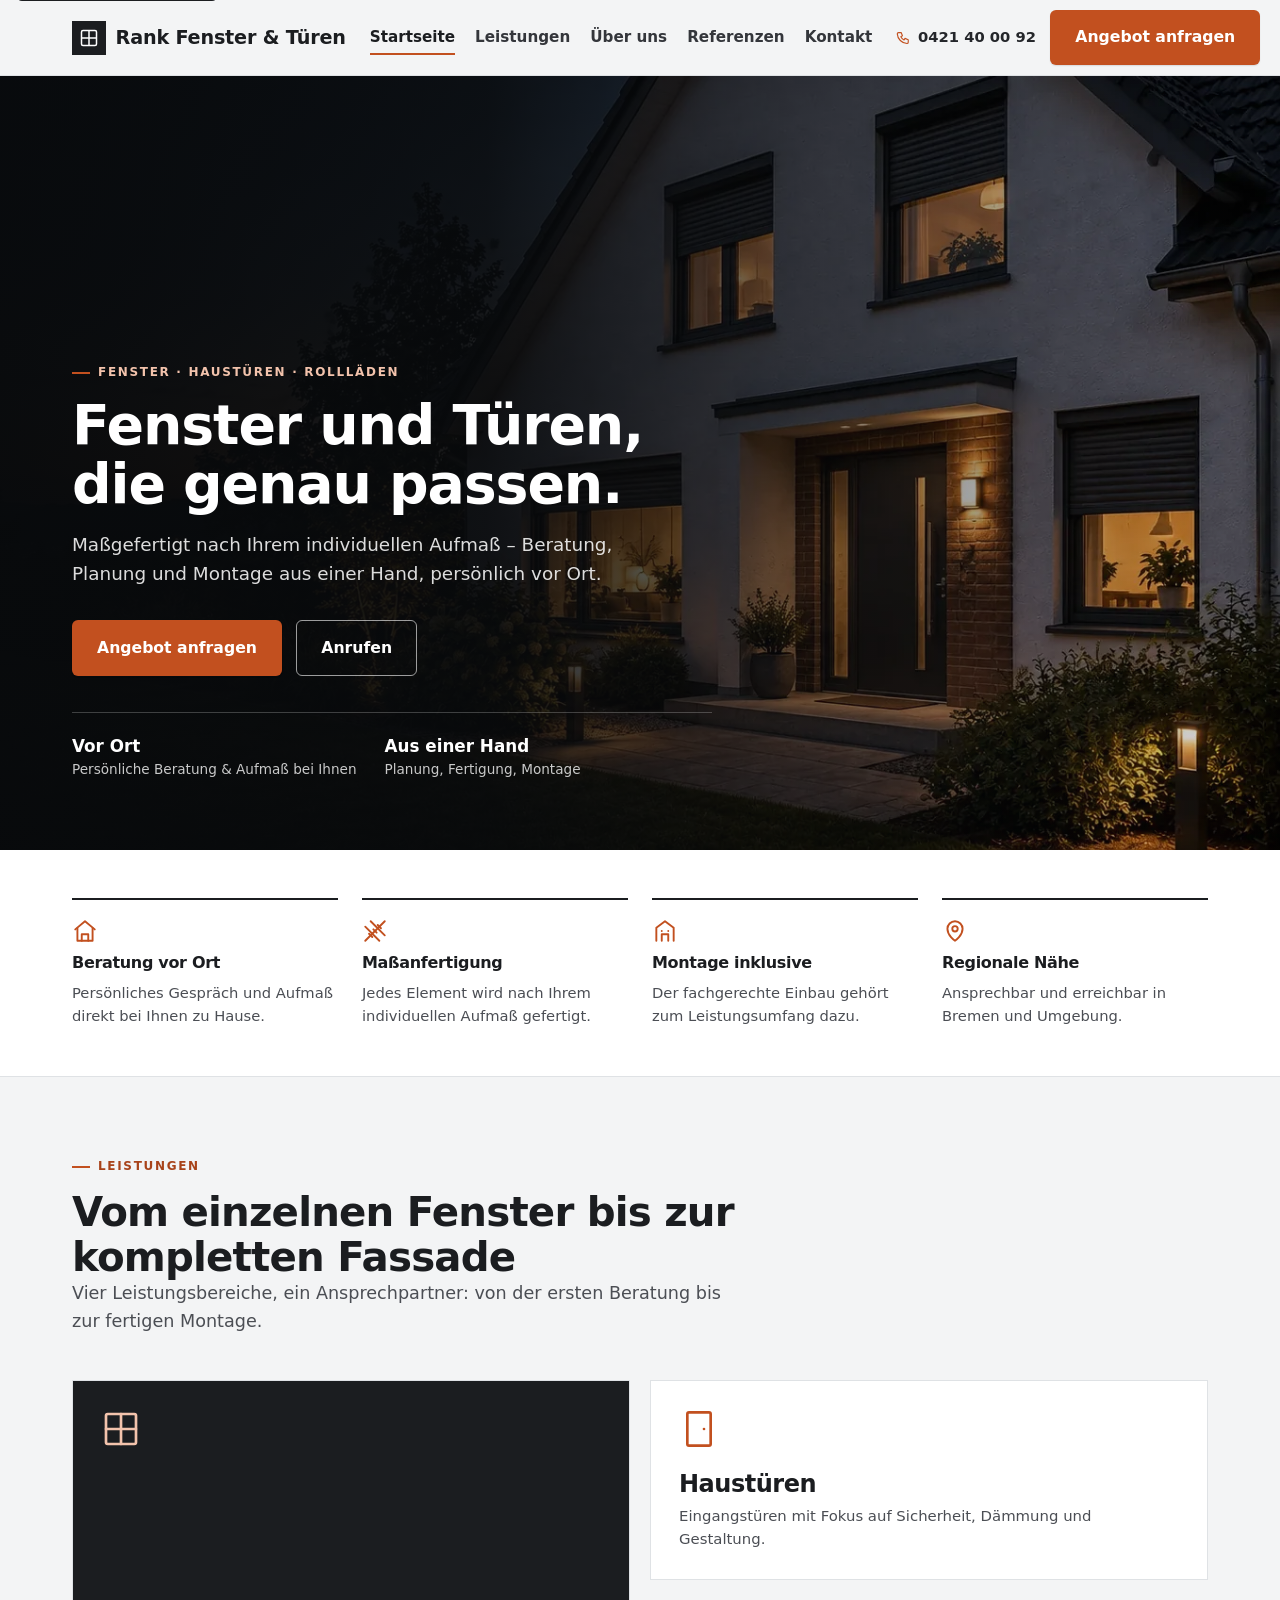
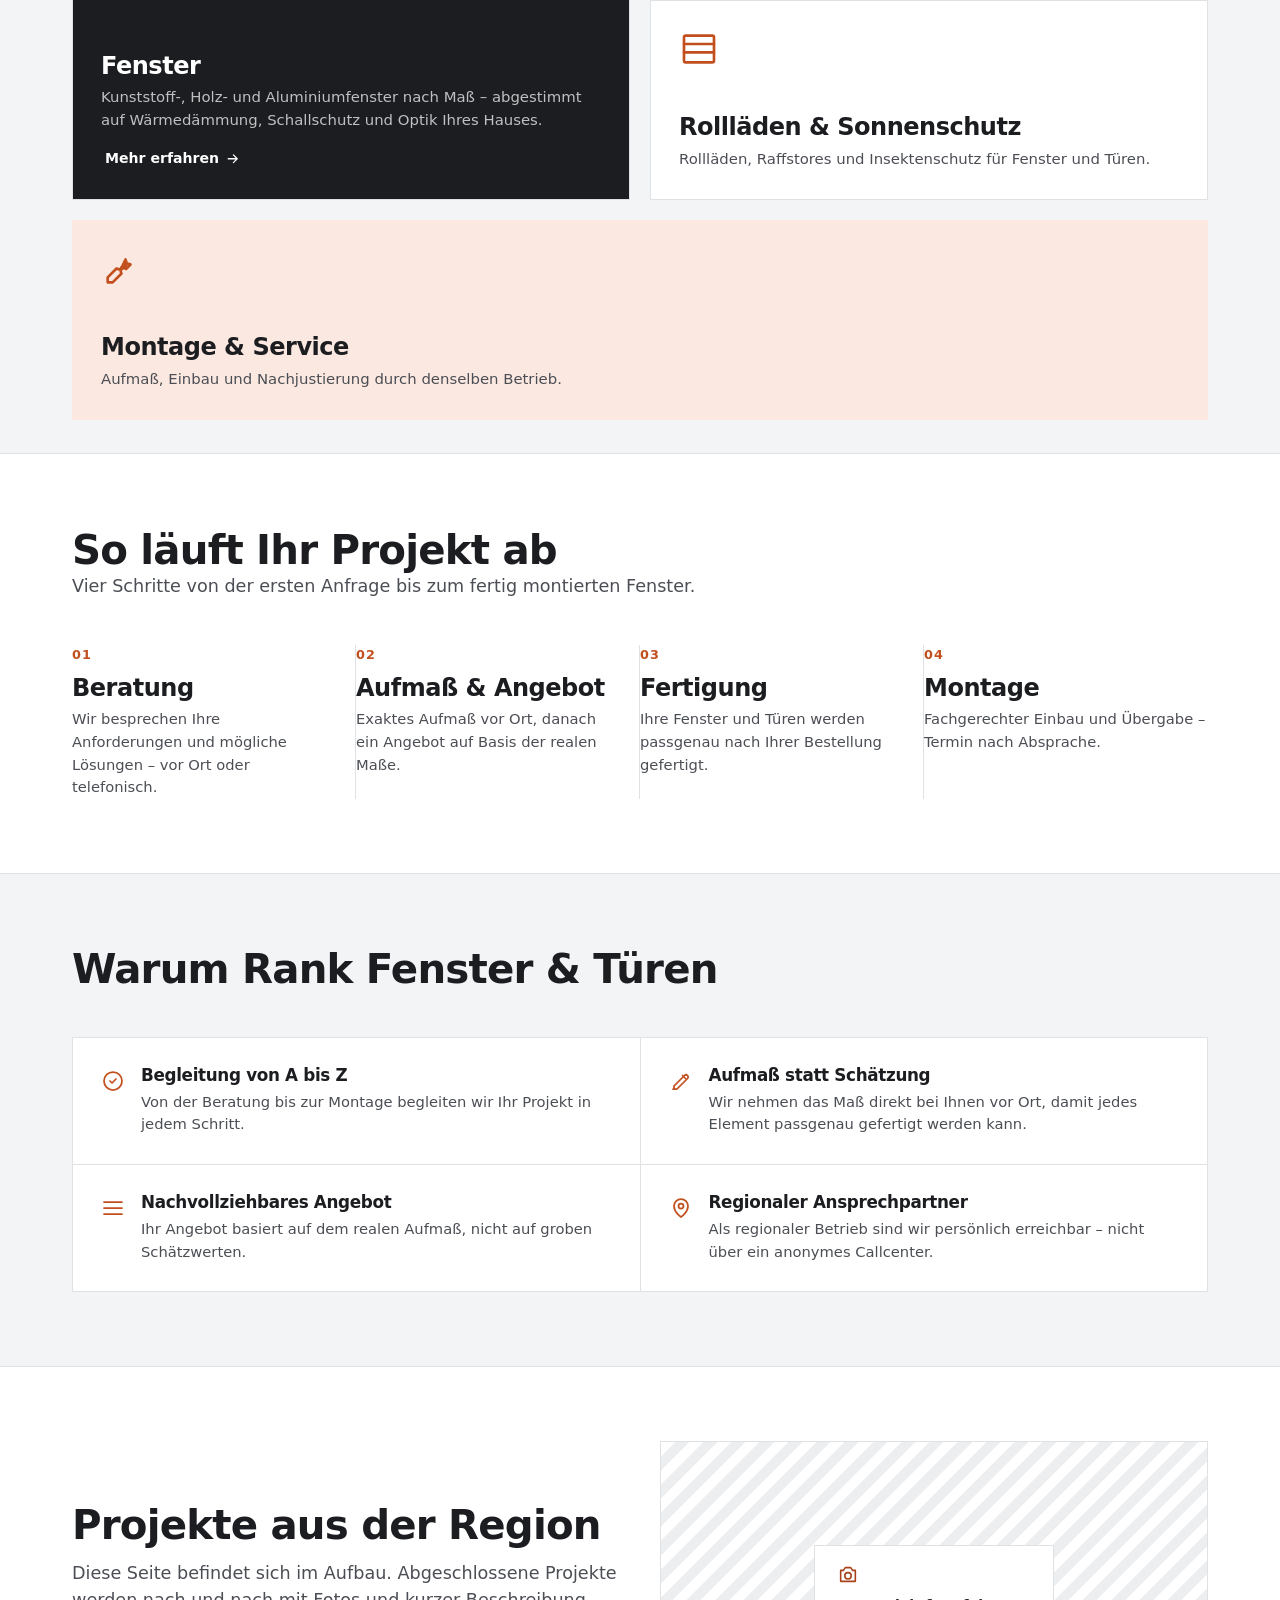
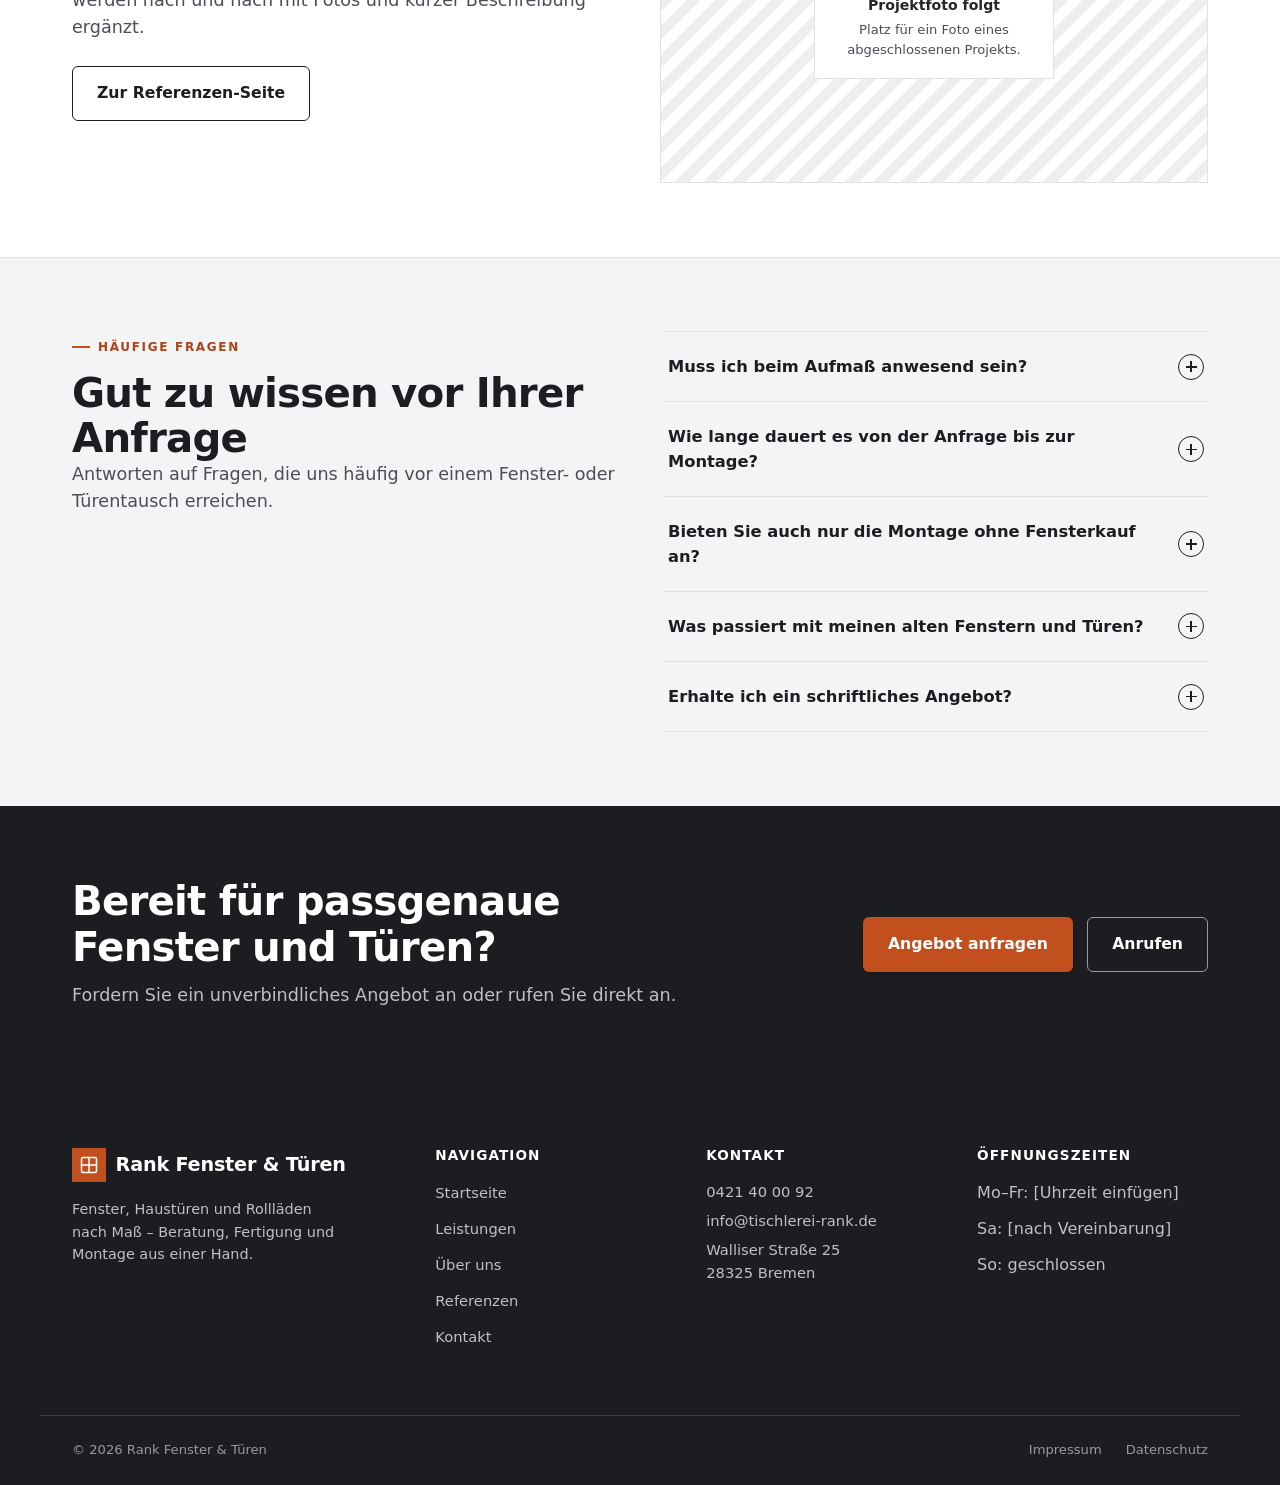
==== commit c997f70e: "Add phone number to the header, fix nav overflow/wrap regression Adds a click-to-call phone link (04" ====
--- a/index.html
+++ b/index.html
@@ -58,6 +58,10 @@
       <a href="kontakt.html">Kontakt</a>
     </nav>
     <div class="header-actions">
+      <a class="header-phone" href="tel:+49421400092">
+        <svg viewBox="0 0 24 24" fill="none" stroke="currentColor" stroke-width="1.75" stroke-linecap="round" stroke-linejoin="round" aria-hidden="true"><path d="M4 4h4l2 5-2.5 1.5a11 11 0 0 0 5 5L14 13l5 2v4a2 2 0 0 1-2 2A16 16 0 0 1 2 6a2 2 0 0 1 2-2Z"/></svg>
+        0421 40 00 92
+      </a>
       <a class="btn btn-primary" href="kontakt.html">Angebot anfragen</a>
       <button class="nav-toggle" data-nav-toggle aria-expanded="false" aria-controls="mobile-nav" aria-label="Menü öffnen">
         <svg class="icon-open" viewBox="0 0 24 24" fill="none" stroke="currentColor" stroke-width="1.75" stroke-linecap="round" aria-hidden="true"><path d="M3 6h18M3 12h18M3 18h18"/></svg>
--- a/assets/css/style.css
+++ b/assets/css/style.css
@@ -345,11 +345,11 @@
 .nav-primary {
   display: none;
 }
-@media (min-width: 1024px) {
+@media (min-width: 1140px) {
   .nav-primary {
     display: flex;
     align-items: center;
-    gap: 1.1rem;
+    gap: 1.25rem;
     flex: 1;
     justify-content: center;
   }
@@ -359,6 +359,8 @@
     color: var(--ink-700);
     position: relative;
     padding-block: 0.35rem;
+    white-space: nowrap;
+    flex: none;
   }
   .nav-primary a::after {
     content: "";
@@ -380,8 +382,25 @@
 .header-actions {
   display: flex;
   align-items: center;
-  gap: 0.6rem;
+  gap: 0.9rem;
   flex: none;
+}
+
+.header-phone {
+  display: none;
+  align-items: center;
+  gap: 0.4rem;
+  font-weight: 700;
+  font-size: 0.92rem;
+  color: var(--ink-800);
+  white-space: nowrap;
+}
+.header-phone svg { width: 1.05em; height: 1.05em; color: var(--accent); flex: none; }
+@media (min-width: 1280px) {
+  .header-phone { display: inline-flex; }
+}
+@media (hover: hover) and (pointer: fine) {
+  .header-phone:hover { color: var(--accent-600); }
 }
 
 .header-actions .btn-primary { display: none; }
@@ -400,7 +419,7 @@
   border-radius: var(--radius-control);
   touch-action: manipulation;
 }
-@media (min-width: 1024px) {
+@media (min-width: 1140px) {
   .nav-toggle { display: none; }
 }
 .nav-toggle svg { width: 20px; height: 20px; }
@@ -425,7 +444,7 @@
   transform: translateY(0);
   pointer-events: auto;
 }
-@media (min-width: 1024px) {
+@media (min-width: 1140px) {
   .nav-mobile { display: none; }
 }
 .nav-mobile a {
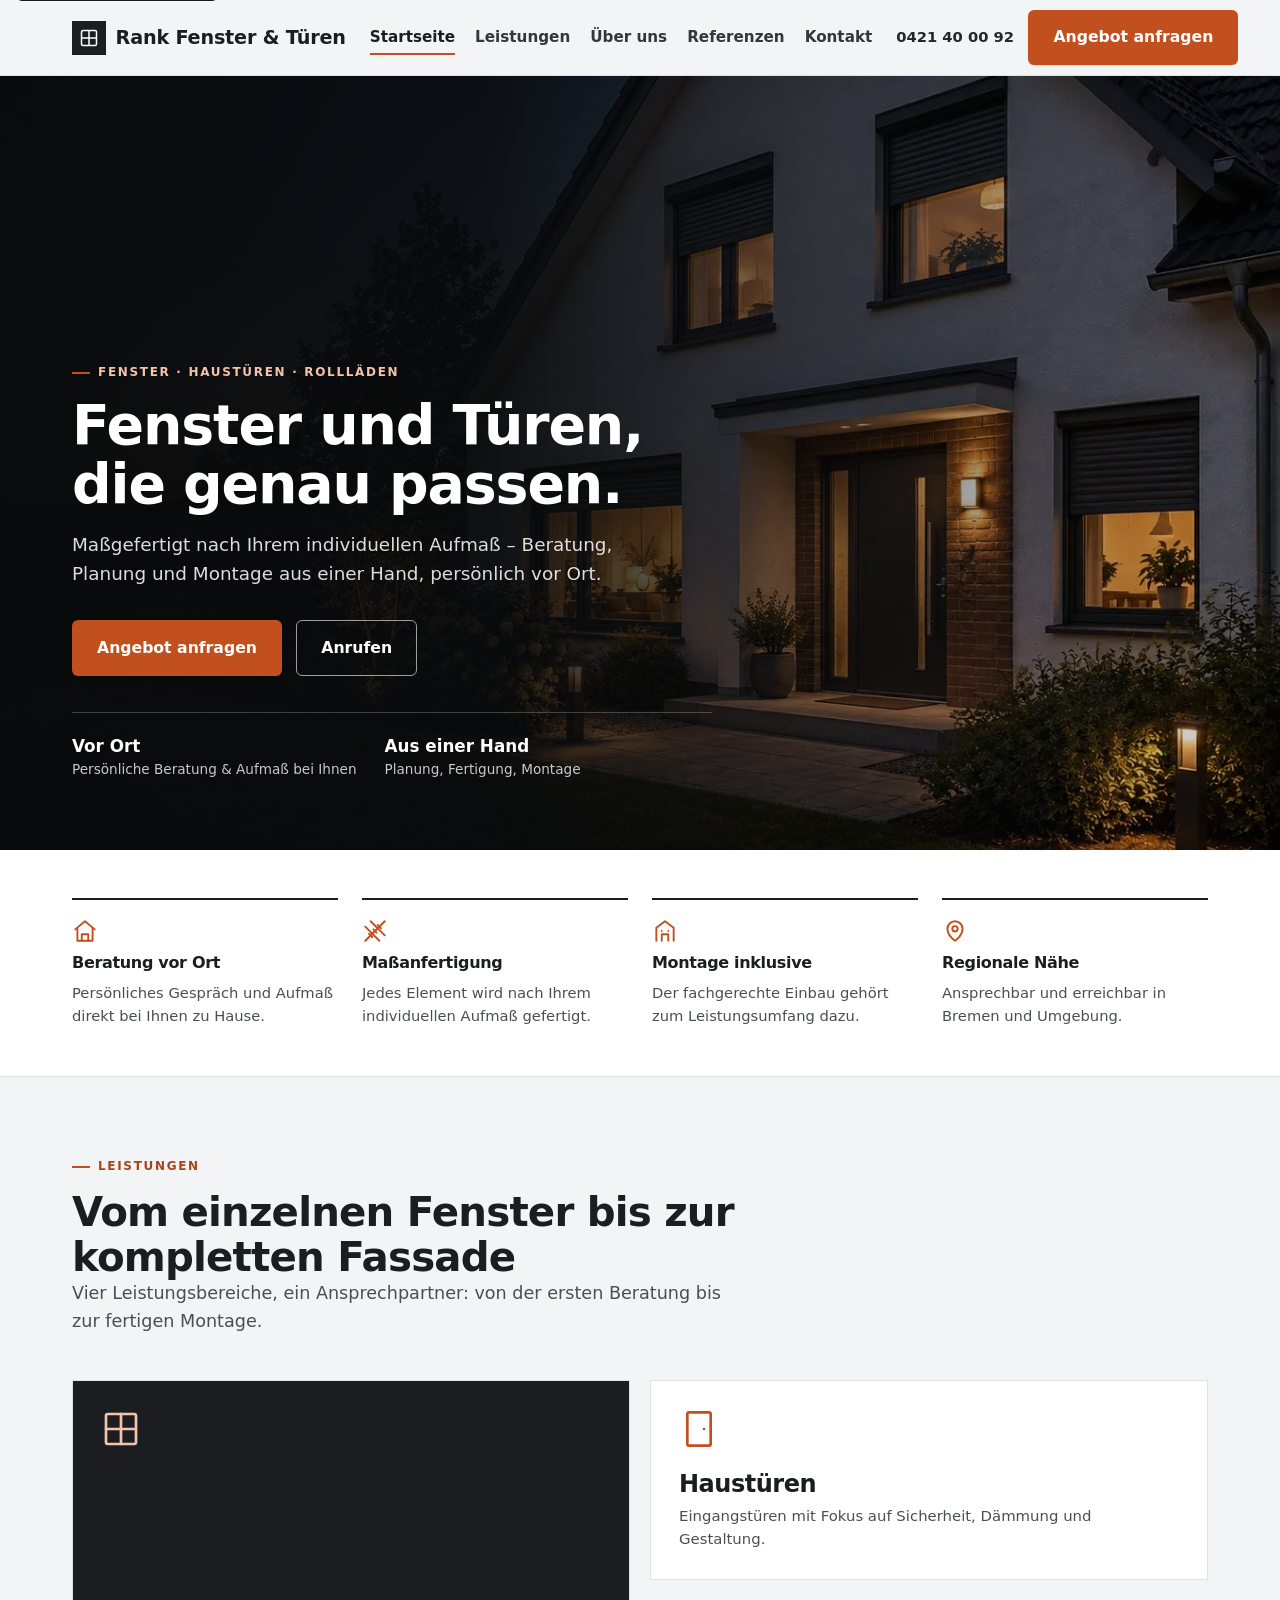
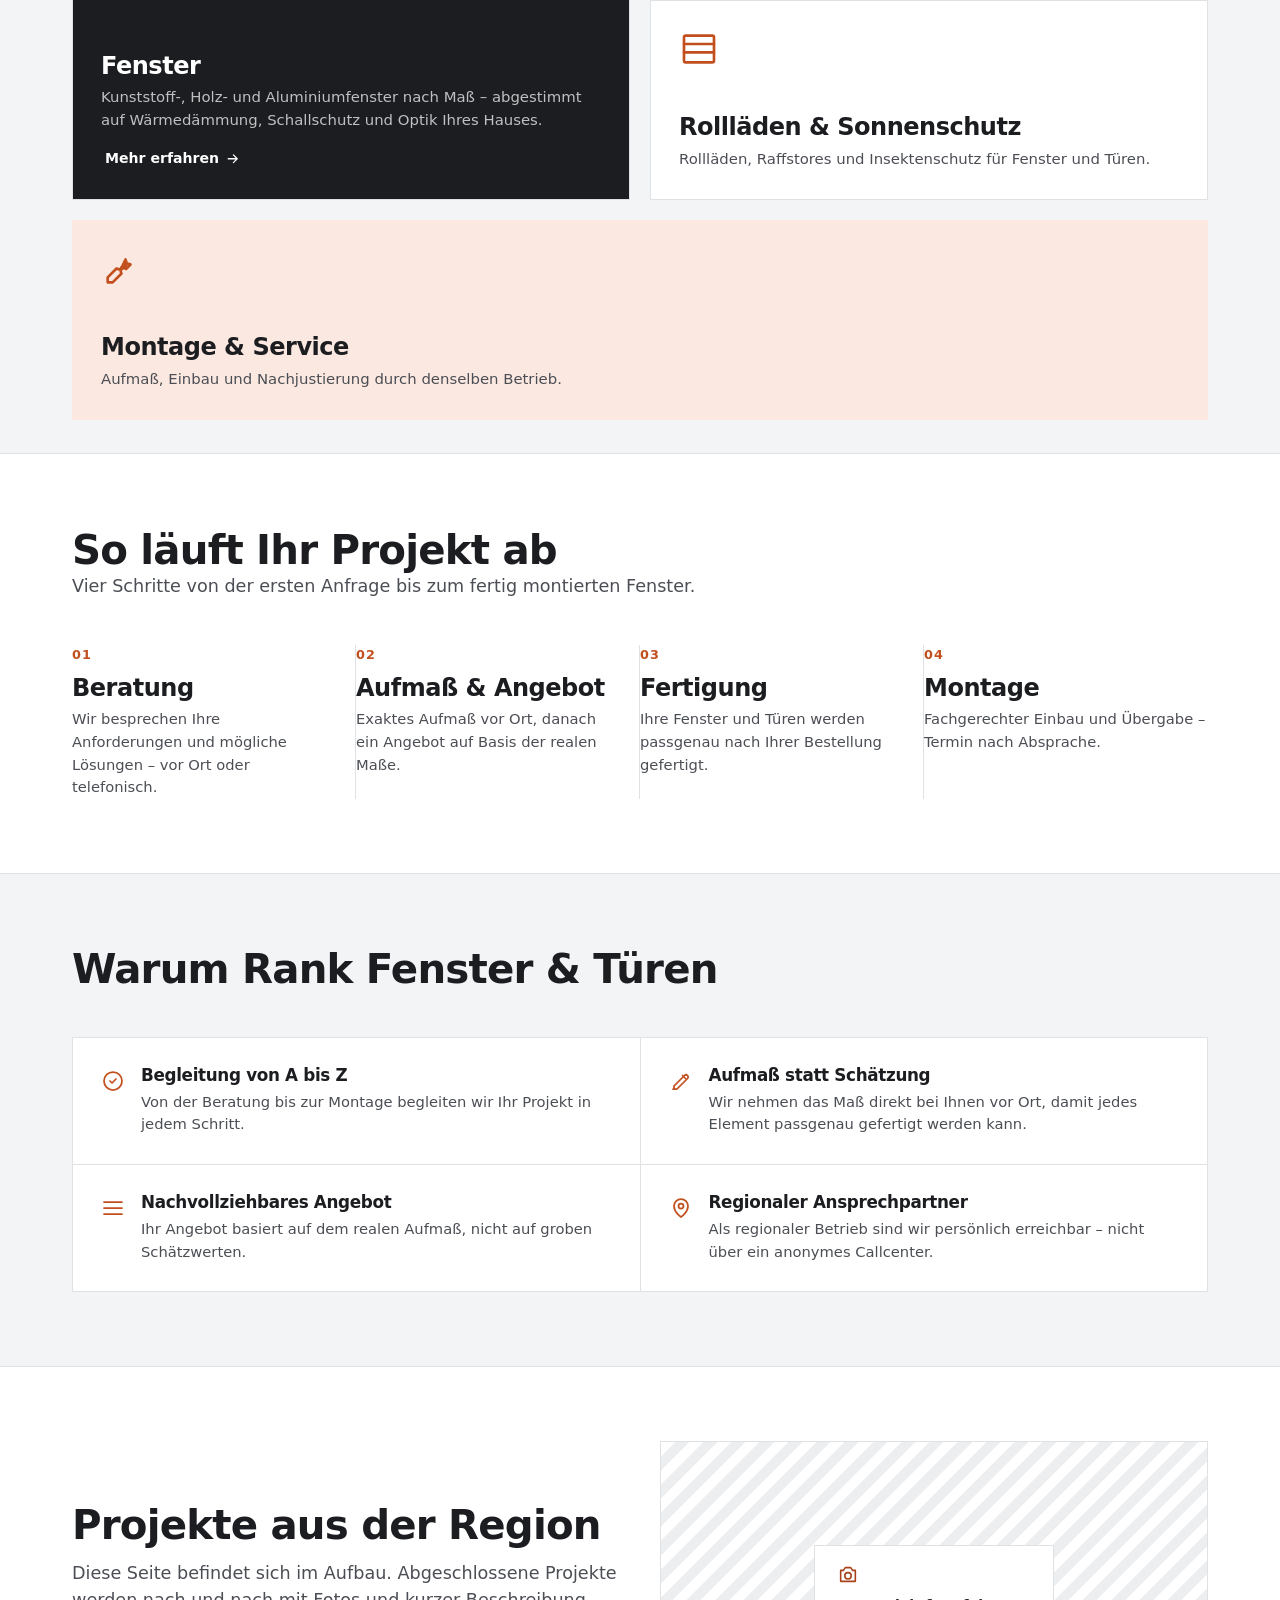
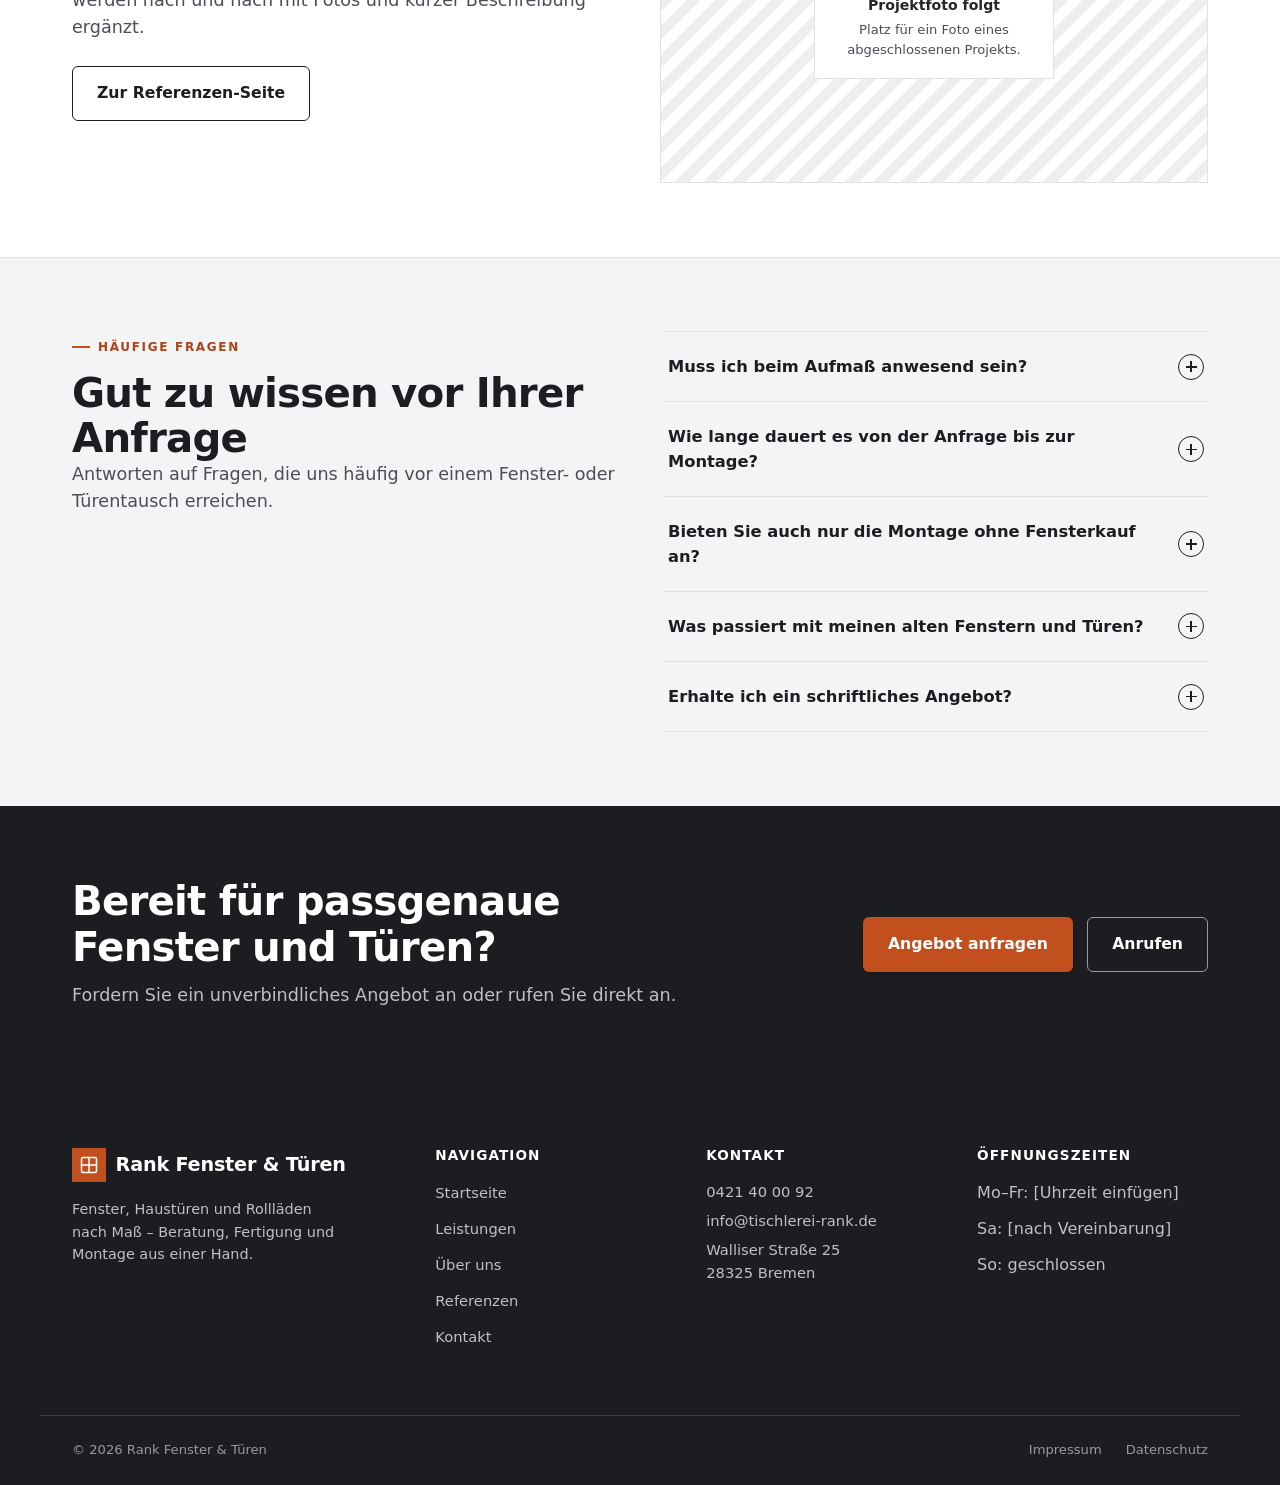
==== commit f7bdae8c: "Header phone as plain text; fix page-header image vertical shift Drops the phone icon from the deskt" ====
--- a/index.html
+++ b/index.html
@@ -58,10 +58,7 @@
       <a href="kontakt.html">Kontakt</a>
     </nav>
     <div class="header-actions">
-      <a class="header-phone" href="tel:+49421400092">
-        <svg viewBox="0 0 24 24" fill="none" stroke="currentColor" stroke-width="1.75" stroke-linecap="round" stroke-linejoin="round" aria-hidden="true"><path d="M4 4h4l2 5-2.5 1.5a11 11 0 0 0 5 5L14 13l5 2v4a2 2 0 0 1-2 2A16 16 0 0 1 2 6a2 2 0 0 1 2-2Z"/></svg>
-        0421 40 00 92
-      </a>
+      <a class="header-phone" href="tel:+49421400092">0421 40 00 92</a>
       <a class="btn btn-primary" href="kontakt.html">Angebot anfragen</a>
       <button class="nav-toggle" data-nav-toggle aria-expanded="false" aria-controls="mobile-nav" aria-label="Menü öffnen">
         <svg class="icon-open" viewBox="0 0 24 24" fill="none" stroke="currentColor" stroke-width="1.75" stroke-linecap="round" aria-hidden="true"><path d="M3 6h18M3 12h18M3 18h18"/></svg>
--- a/assets/css/style.css
+++ b/assets/css/style.css
@@ -388,16 +388,13 @@
 
 .header-phone {
   display: none;
-  align-items: center;
-  gap: 0.4rem;
   font-weight: 700;
   font-size: 0.92rem;
   color: var(--ink-800);
   white-space: nowrap;
 }
-.header-phone svg { width: 1.05em; height: 1.05em; color: var(--accent); flex: none; }
 @media (min-width: 1280px) {
-  .header-phone { display: inline-flex; }
+  .header-phone { display: inline-block; }
 }
 @media (hover: hover) and (pointer: fine) {
   .header-phone:hover { color: var(--accent-600); }
@@ -887,7 +884,7 @@
       rgba(244, 245, 246, 0.66) 72%,
       rgba(244, 245, 246, 0.22) 100%
     ),
-    url("../img/unterseiten-header.webp") center right / cover no-repeat;
+    url("../img/unterseiten-header.webp") top right / cover no-repeat;
 }
 @media (max-width: 768px) {
   .page-header--photo {
@@ -896,7 +893,7 @@
         rgba(244, 245, 246, 0.93),
         rgba(244, 245, 246, 0.93)
       ),
-      url("../img/unterseiten-header.webp") 78% center / cover no-repeat;
+      url("../img/unterseiten-header.webp") 78% top / cover no-repeat;
   }
 }
 .breadcrumb {
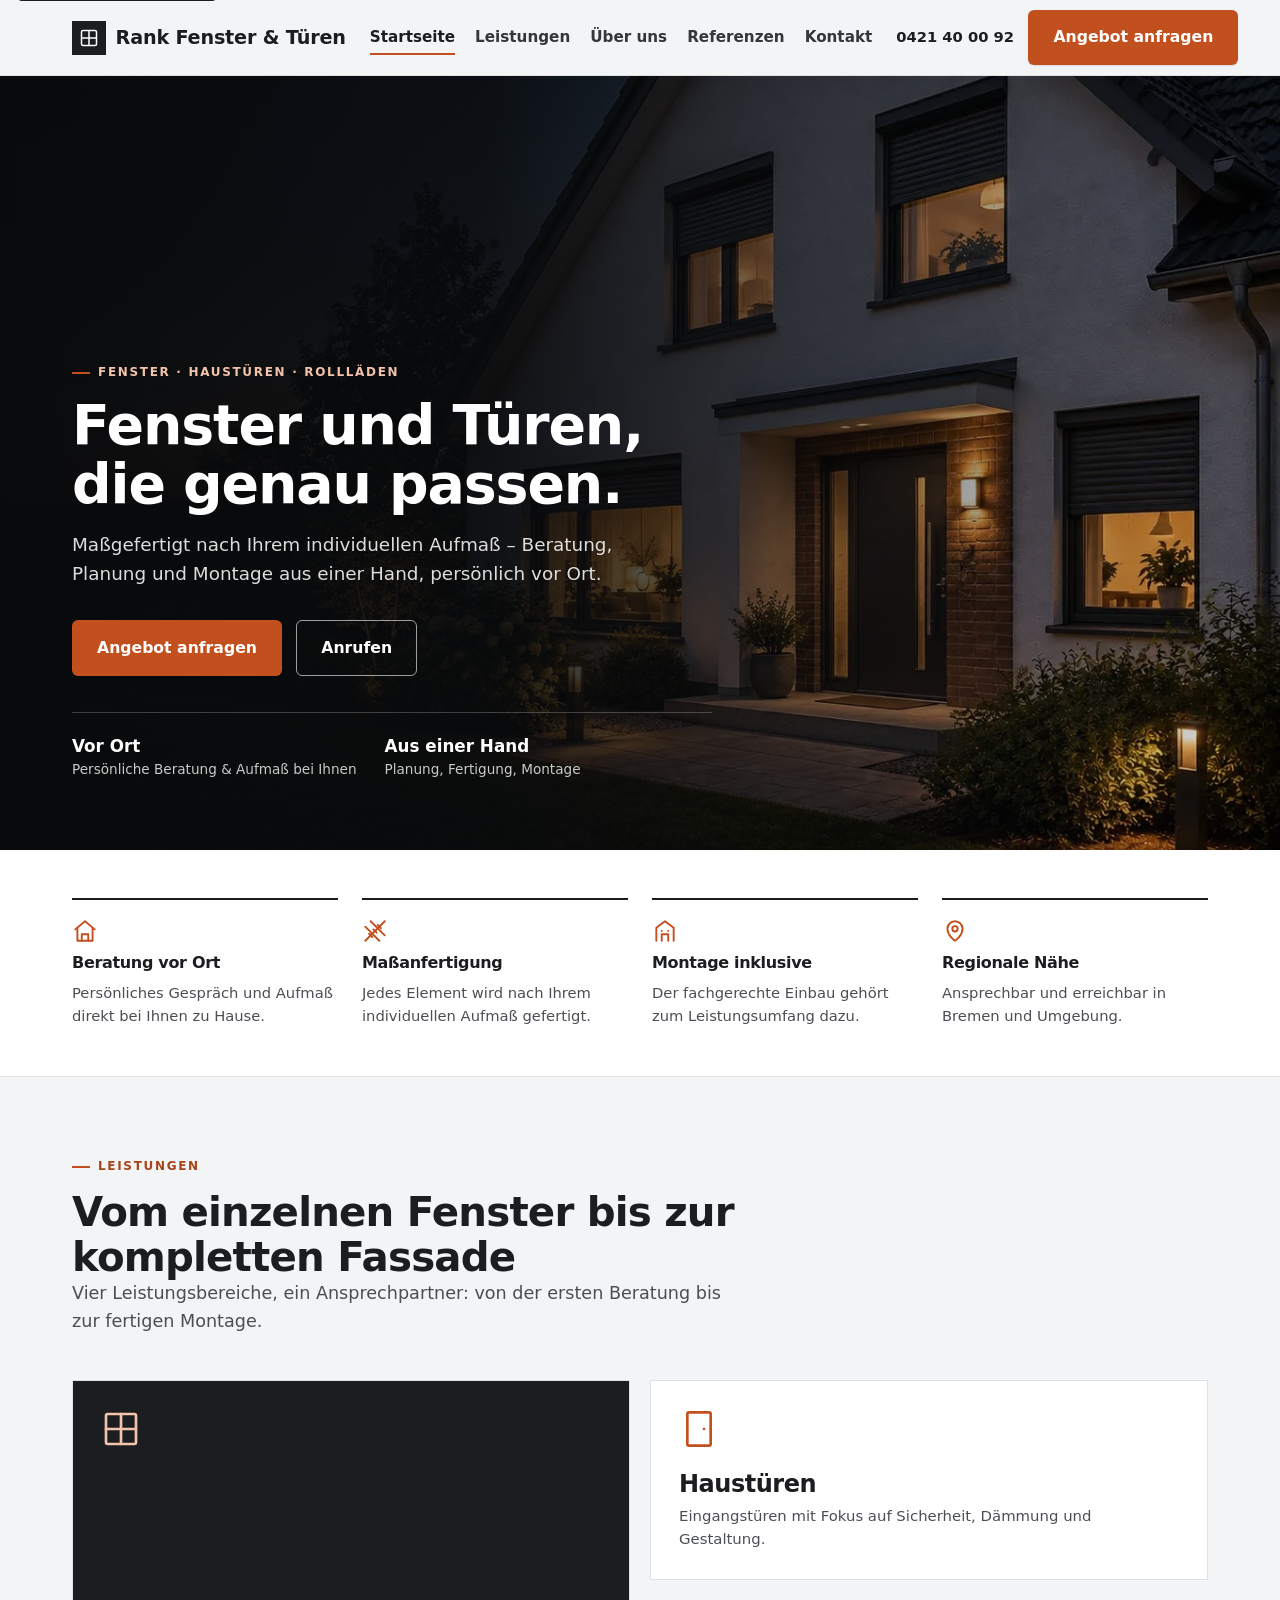
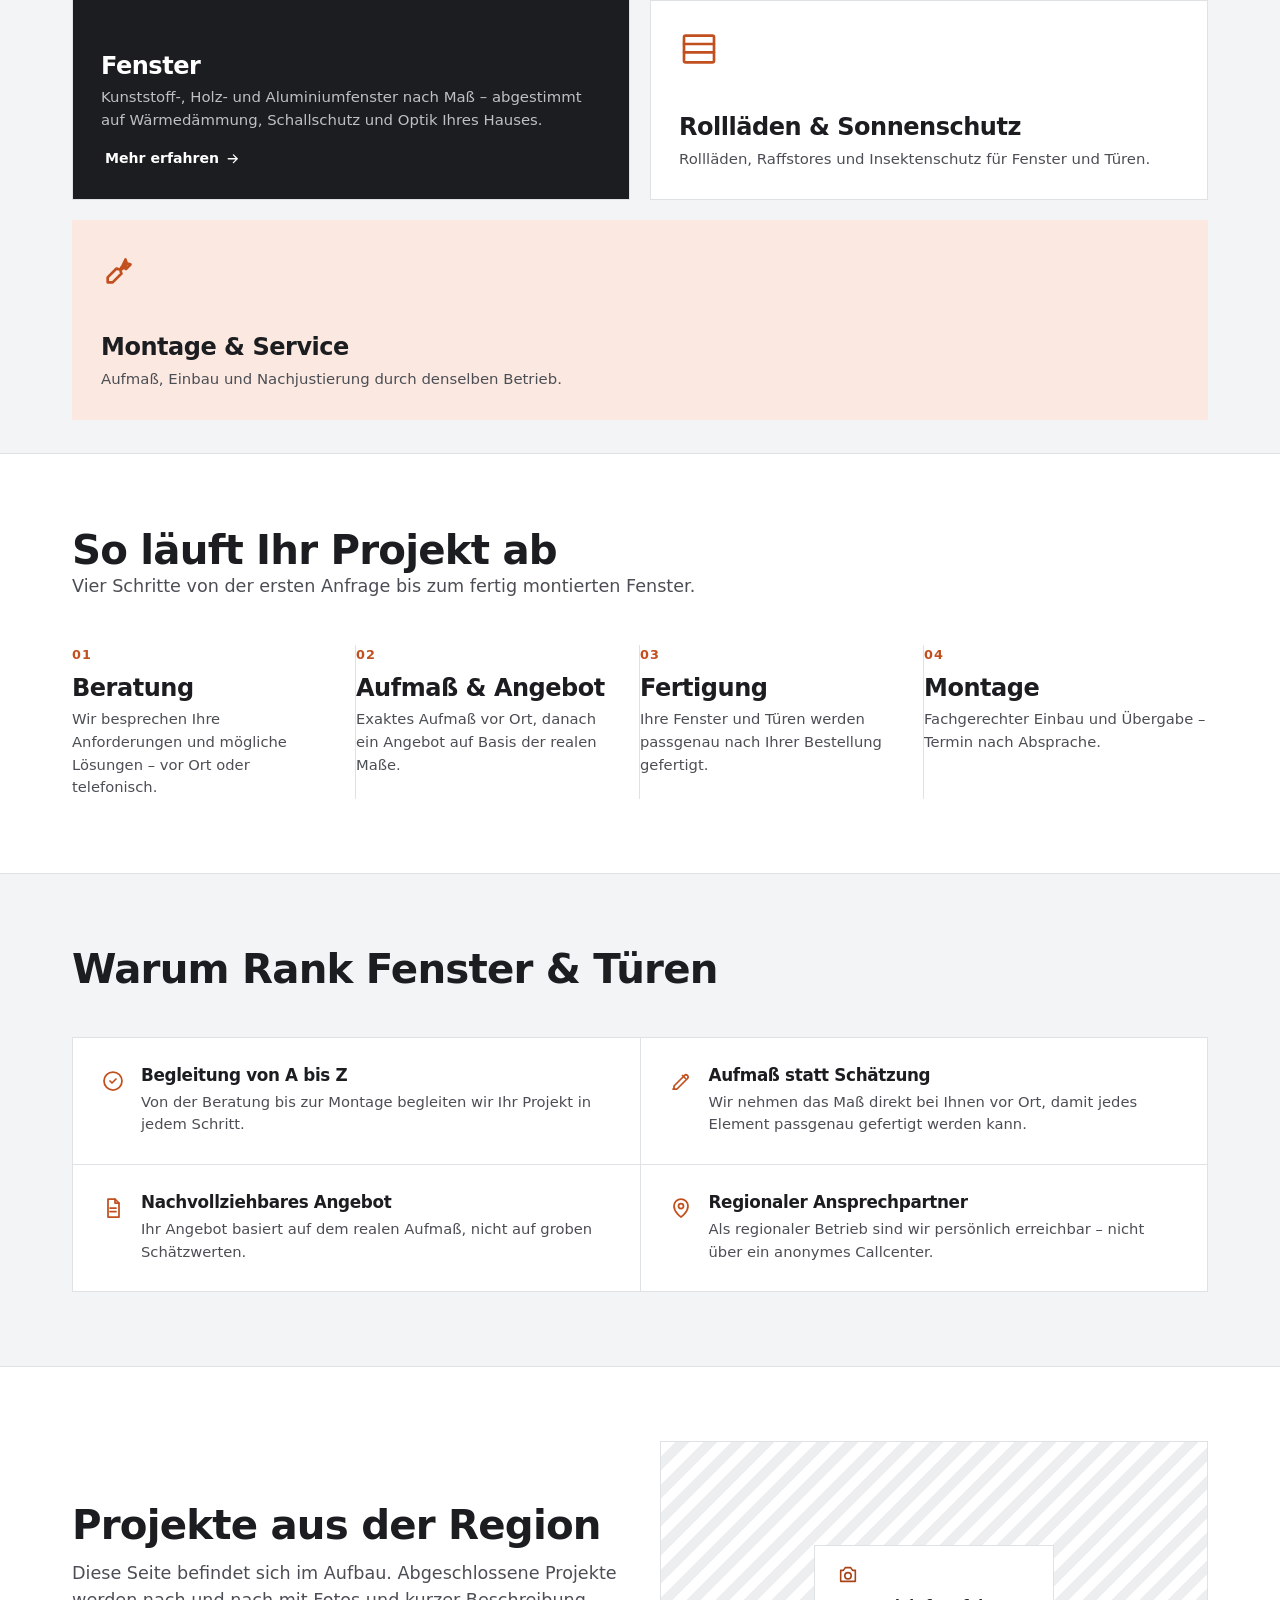
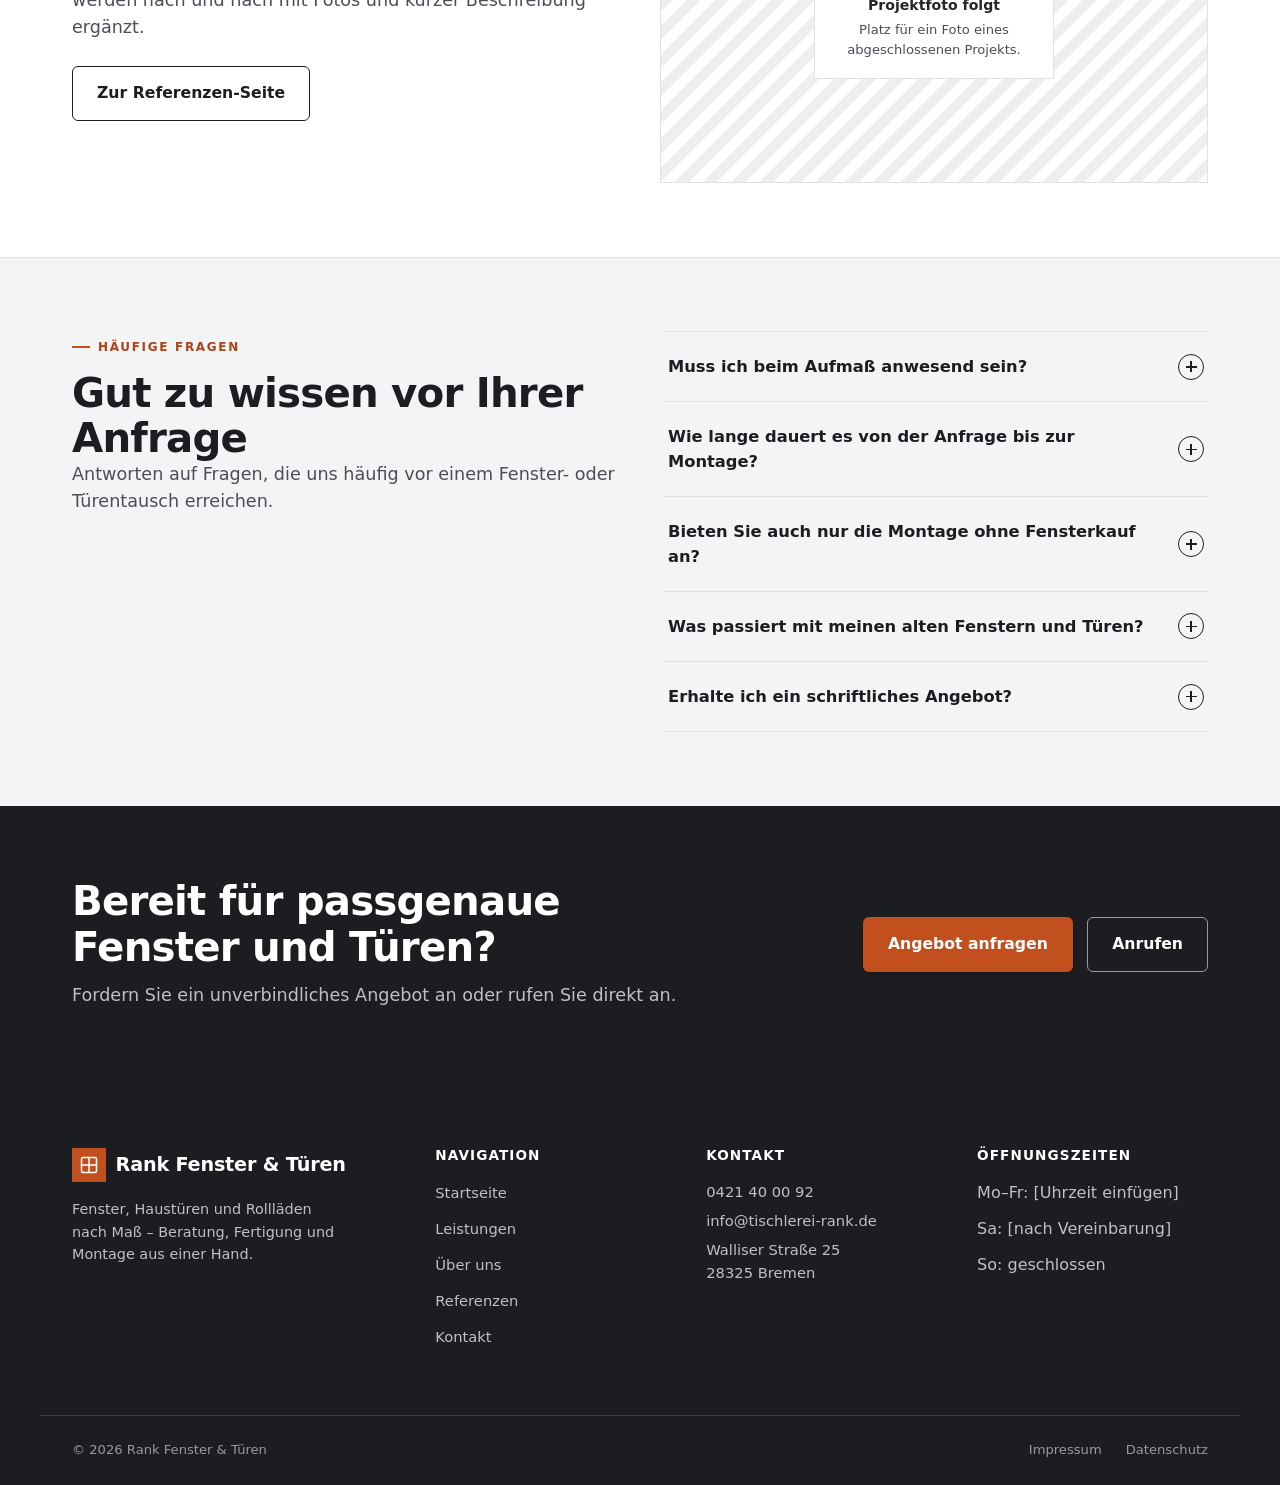
==== commit 9a31f37b: "Replace thin 3-line icon in "Nachvollziehbares Angebot" card The three bare horizontal strokes had f" ====
--- a/index.html
+++ b/index.html
@@ -13,7 +13,7 @@
 <meta property="og:description" content="Maßgefertigte Fenster, Haustüren und Rollläden – Beratung, Aufmaß, Fertigung und Montage aus einer Hand.">
 <meta property="og:image" content="assets/img/og-cover.svg">
 <link rel="icon" type="image/svg+xml" href="assets/img/favicon.svg">
-<link rel="preload" as="image" href="assets/img/hero-einfamilienhaus.webp" fetchpriority="high">
+<link rel="preload" as="image" href="assets/img/hero-einfamilienhaus-v2.webp" fetchpriority="high">
 <link rel="stylesheet" href="assets/css/style.css">
 <script type="application/ld+json">
 {
@@ -232,7 +232,7 @@
           </div>
         </div>
         <div class="advantage">
-          <svg viewBox="0 0 24 24" fill="none" stroke="currentColor" stroke-width="1.75" stroke-linecap="round" stroke-linejoin="round" aria-hidden="true"><path d="M3 12h18M3 6h18M3 18h18"/></svg>
+          <svg viewBox="0 0 24 24" fill="none" stroke="currentColor" stroke-width="1.75" stroke-linecap="round" stroke-linejoin="round" aria-hidden="true"><path d="M7 3h7l4 4v14H7z"/><path d="M14 3v4h4"/><path d="M9 12h6M9 15.5h6"/></svg>
           <div>
             <h3>Nachvollziehbares Angebot</h3>
             <p>Ihr Angebot basiert auf dem realen Aufmaß, nicht auf groben Schätzwerten.</p>
--- a/assets/css/style.css
+++ b/assets/css/style.css
@@ -388,9 +388,9 @@
 
 .header-phone {
   display: none;
-  font-weight: 700;
+  font-weight: 800;
   font-size: 0.92rem;
-  color: var(--ink-800);
+  color: var(--ink-900);
   white-space: nowrap;
 }
 @media (min-width: 1280px) {
@@ -494,7 +494,7 @@
       rgba(8, 10, 12, 0.52) 62%,
       rgba(8, 10, 12, 0.12) 100%
     ),
-    url("../img/hero-einfamilienhaus.webp") center right / cover no-repeat;
+    url("../img/hero-einfamilienhaus-v2.webp") center right / cover no-repeat;
 }
 @media (max-width: 768px) {
   .hero-media {
@@ -505,7 +505,7 @@
         rgba(8, 10, 12, 0.94) 55%,
         rgba(8, 10, 12, 0.72) 100%
       ),
-      url("../img/hero-einfamilienhaus.webp") 68% center / cover no-repeat;
+      url("../img/hero-einfamilienhaus-v2.webp") 68% center / cover no-repeat;
   }
 }
 .hero-content {
@@ -884,7 +884,7 @@
       rgba(244, 245, 246, 0.66) 72%,
       rgba(244, 245, 246, 0.22) 100%
     ),
-    url("../img/unterseiten-header.webp") top right / cover no-repeat;
+    url("../img/unterseiten-header-v2.webp") top right / cover no-repeat;
 }
 @media (max-width: 768px) {
   .page-header--photo {
@@ -893,7 +893,7 @@
         rgba(244, 245, 246, 0.93),
         rgba(244, 245, 246, 0.93)
       ),
-      url("../img/unterseiten-header.webp") 78% top / cover no-repeat;
+      url("../img/unterseiten-header-v2.webp") 78% top / cover no-repeat;
   }
 }
 .breadcrumb {
